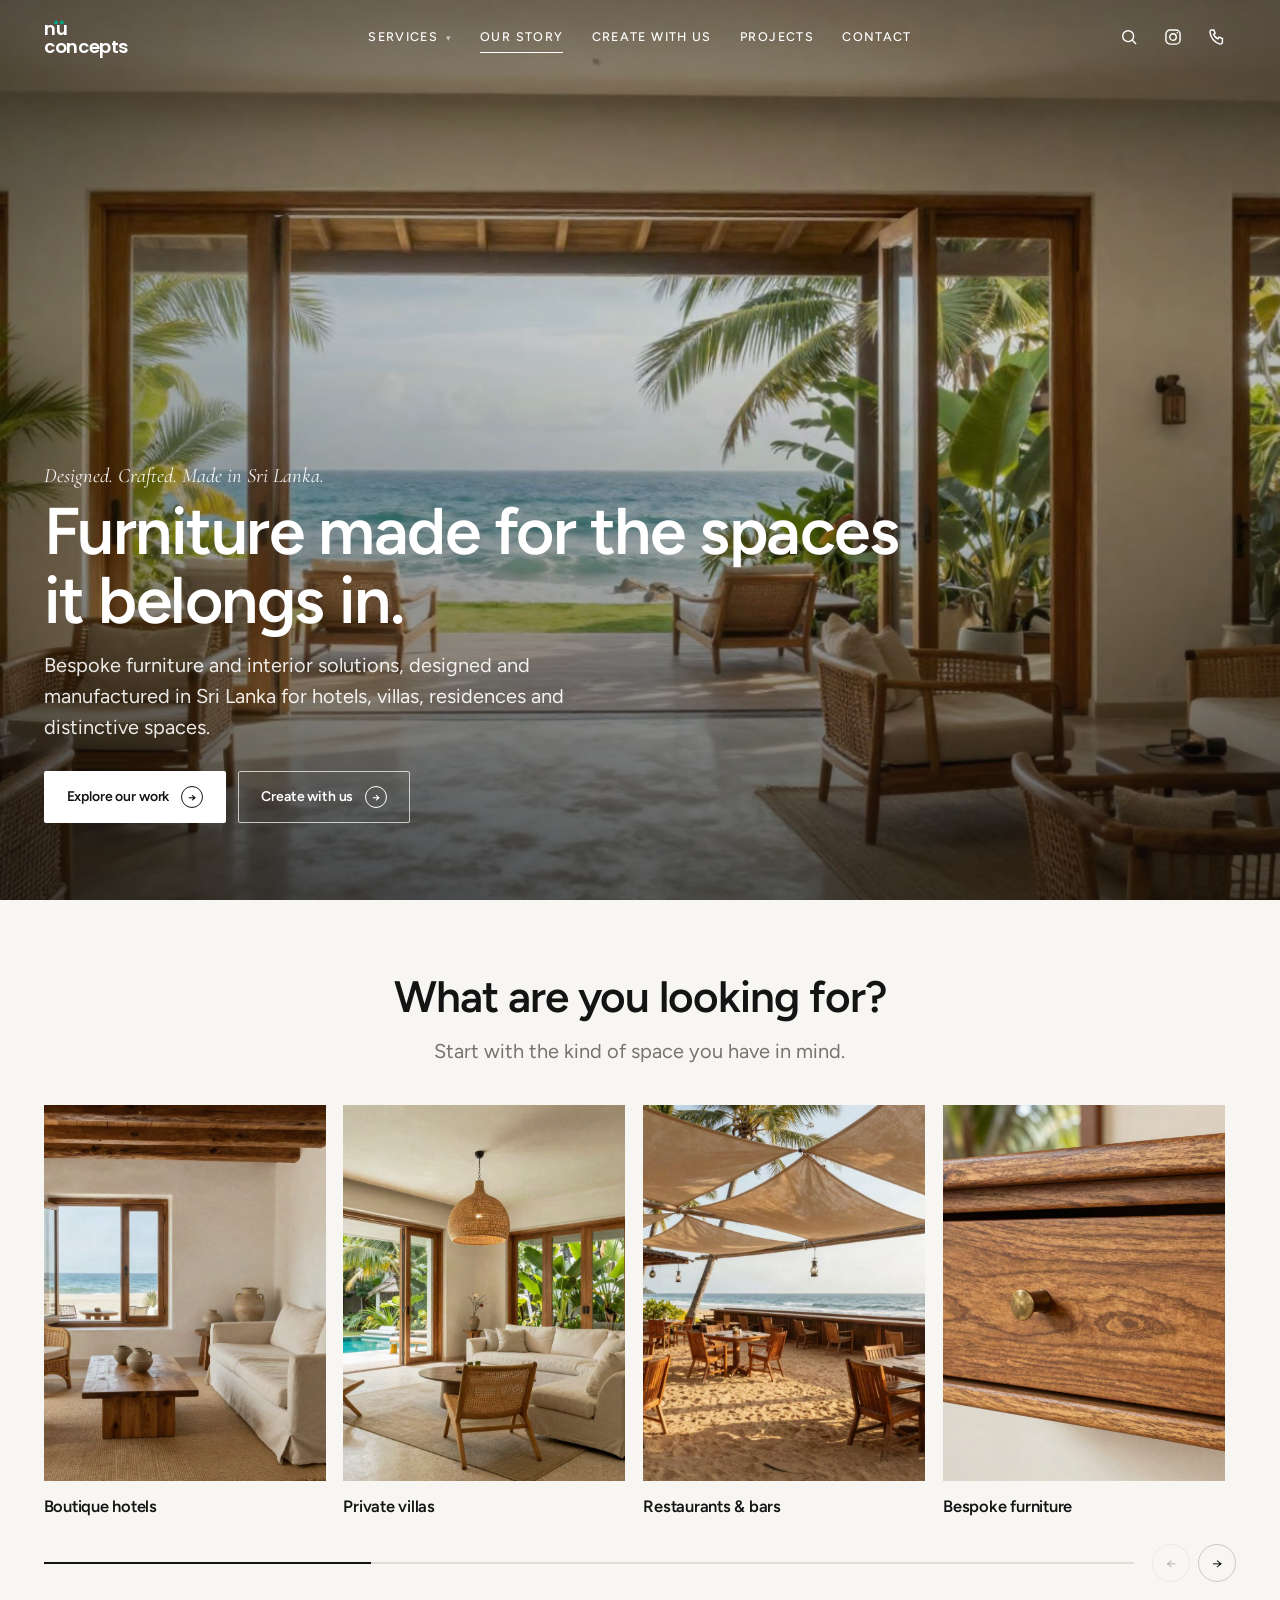
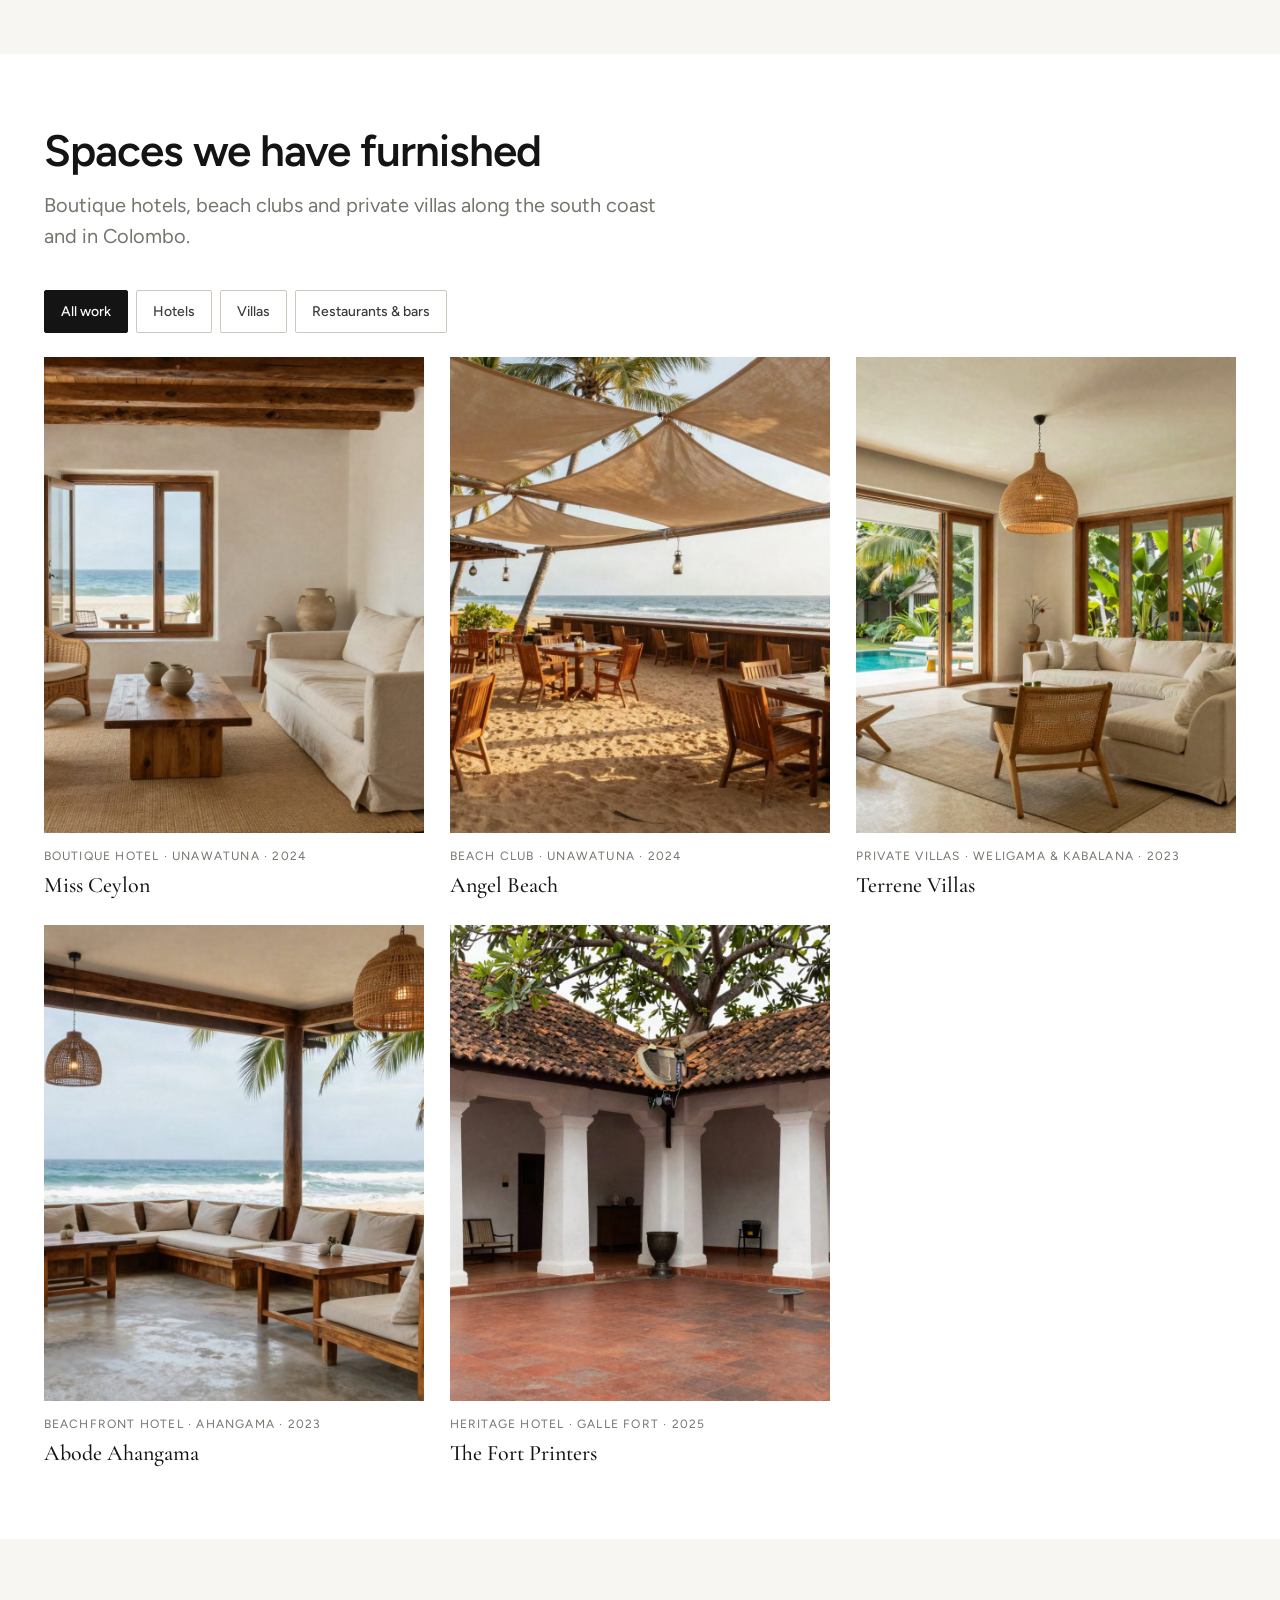
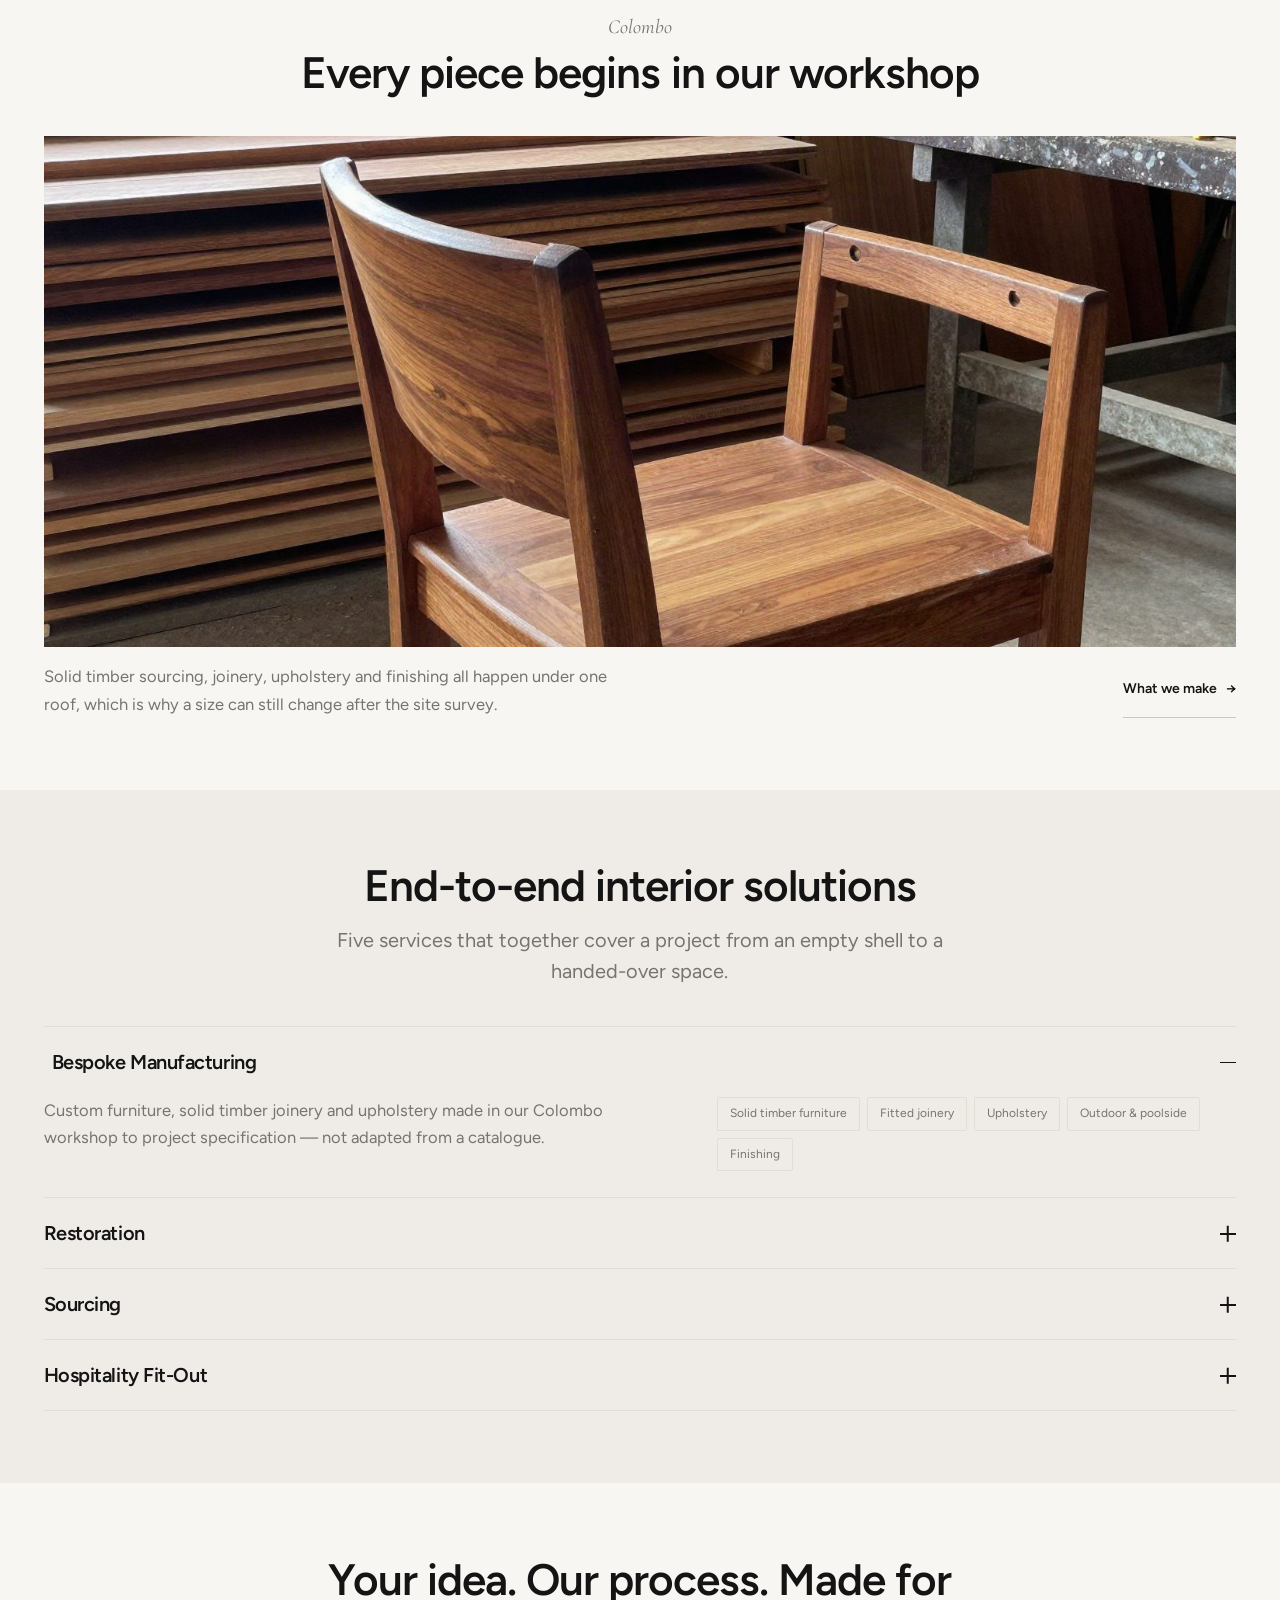
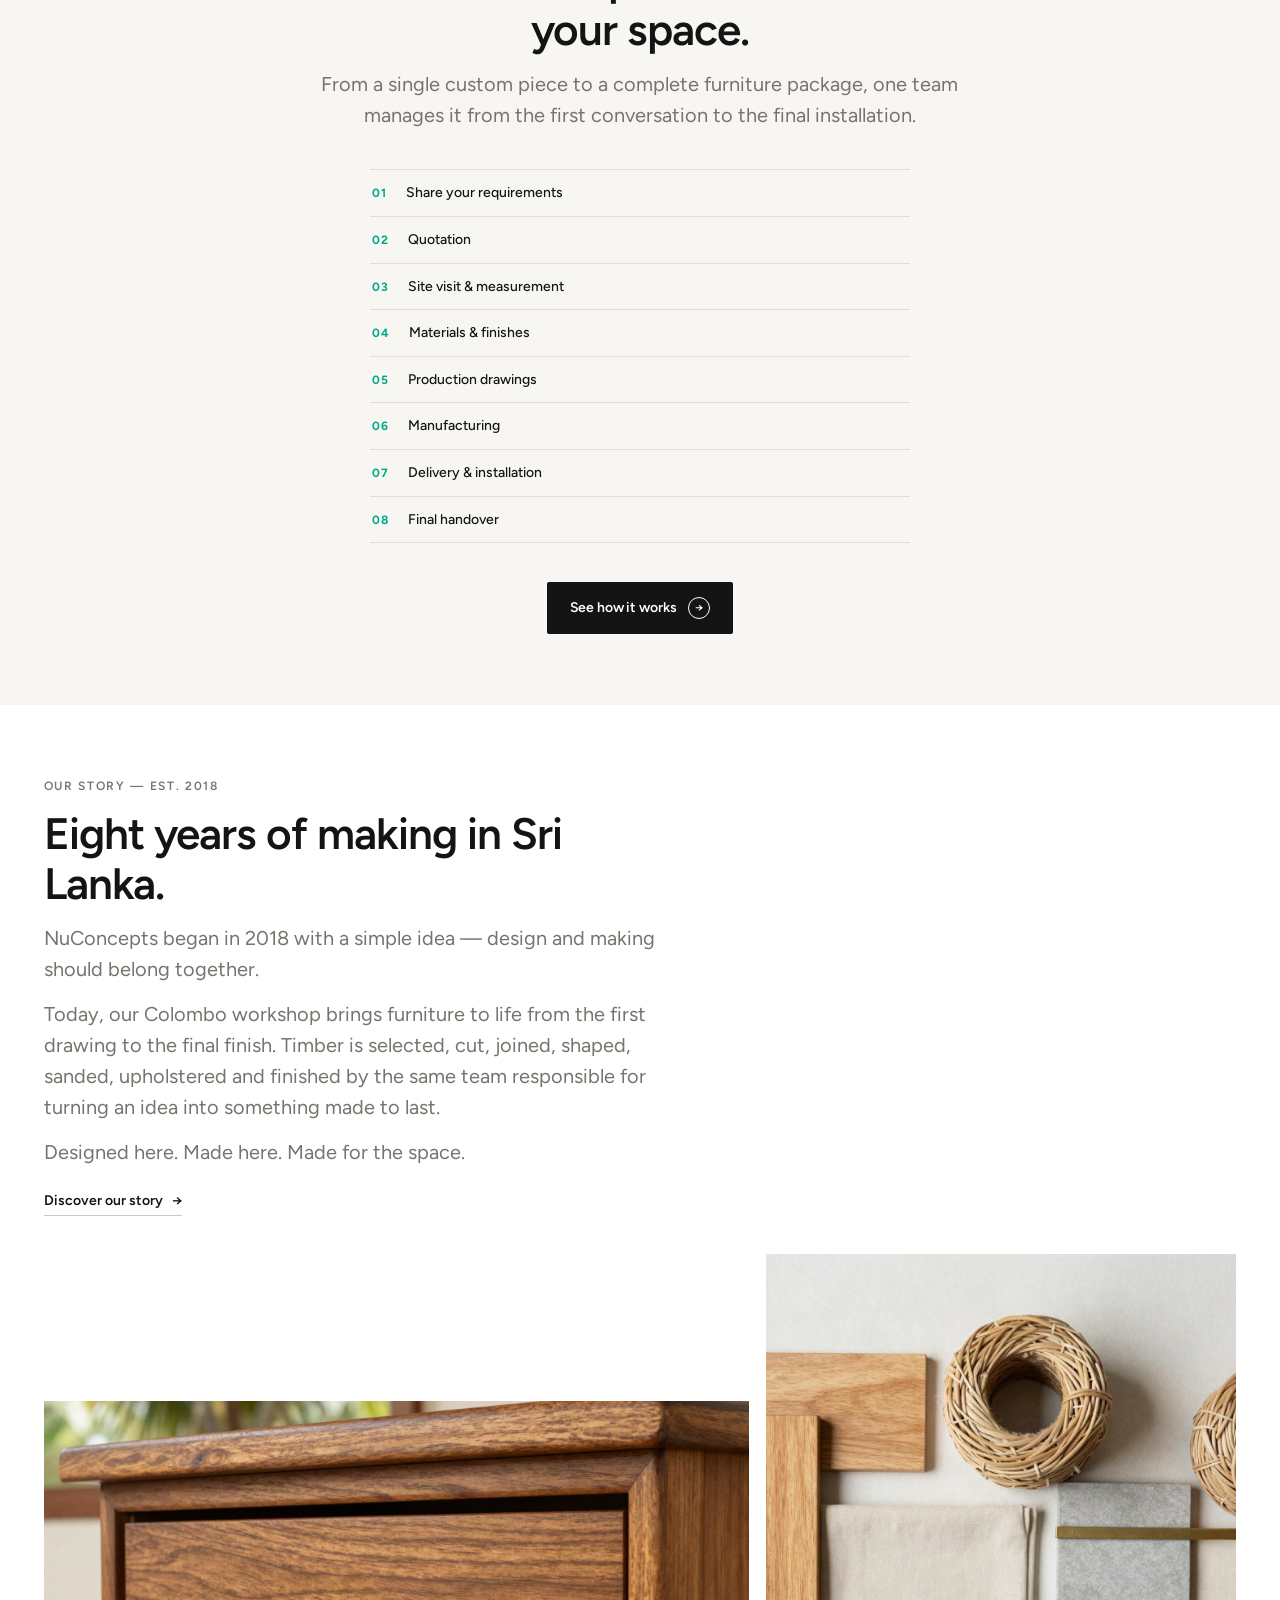
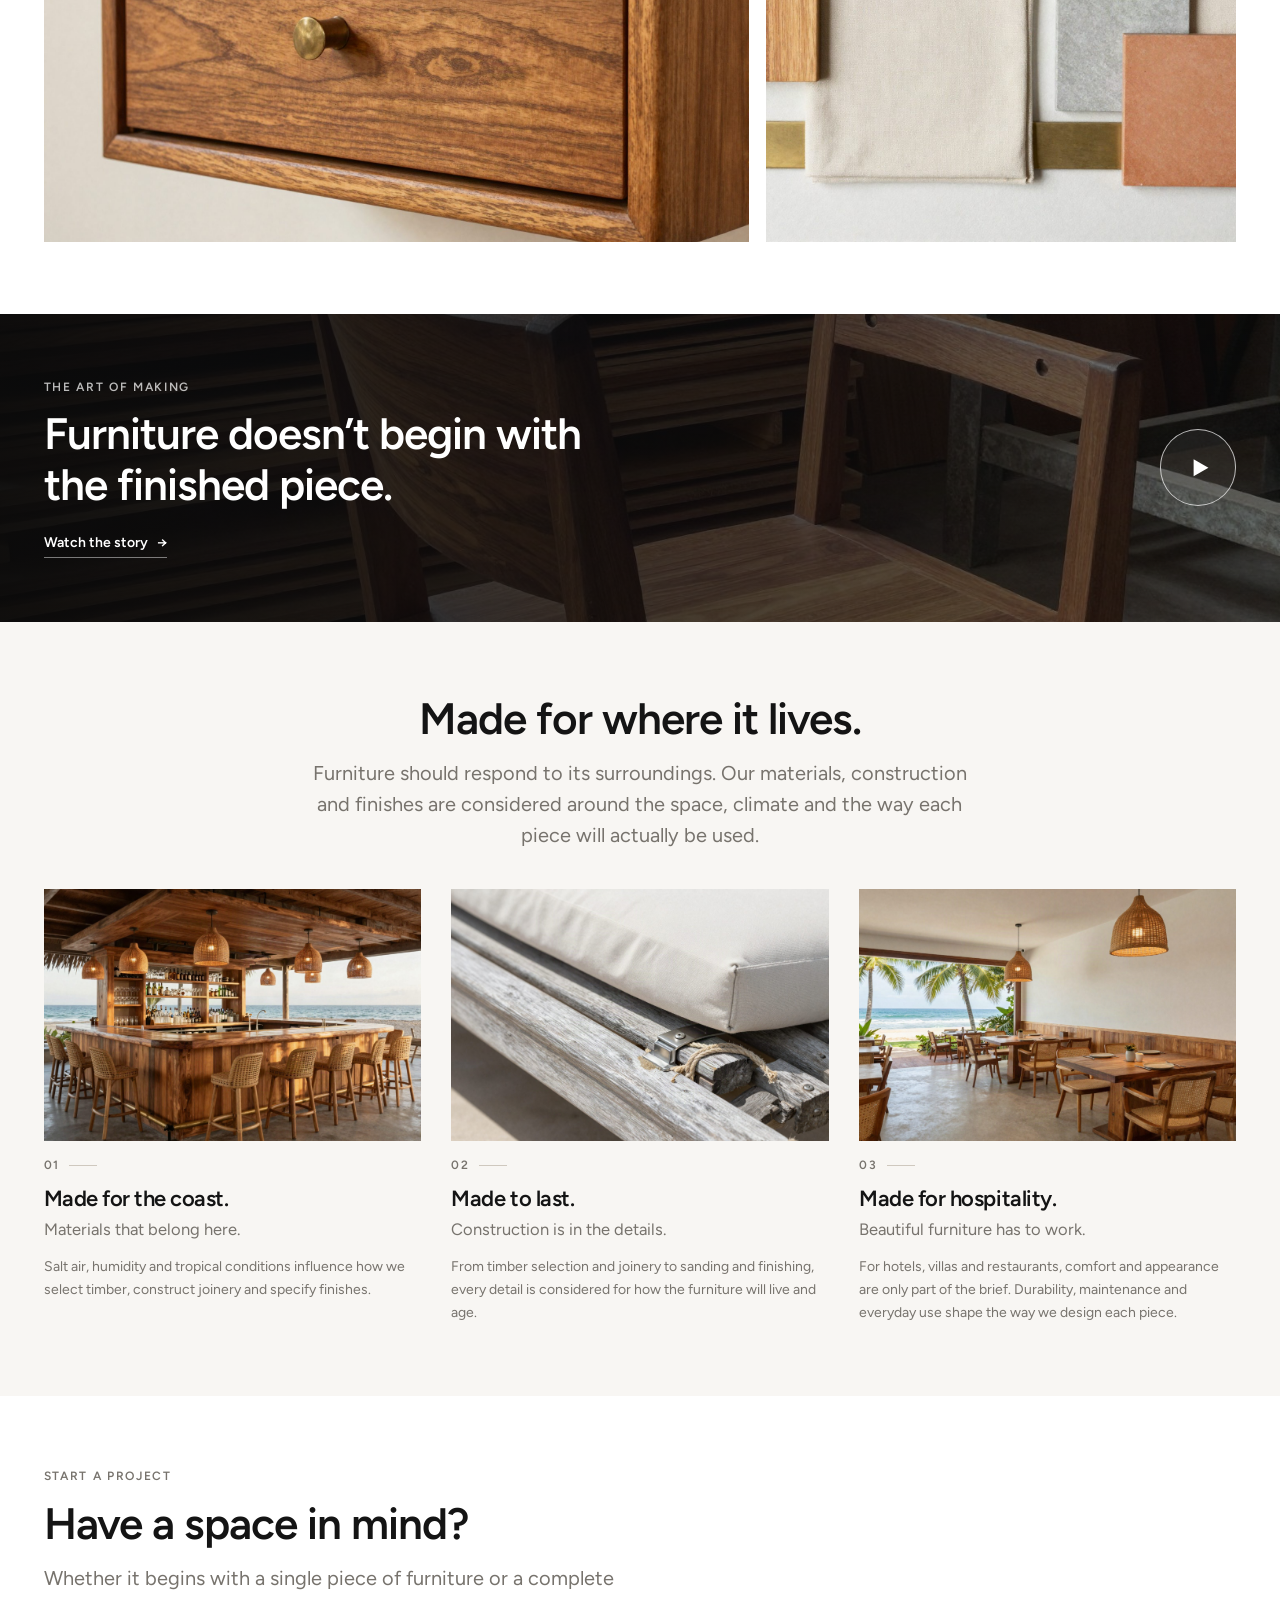
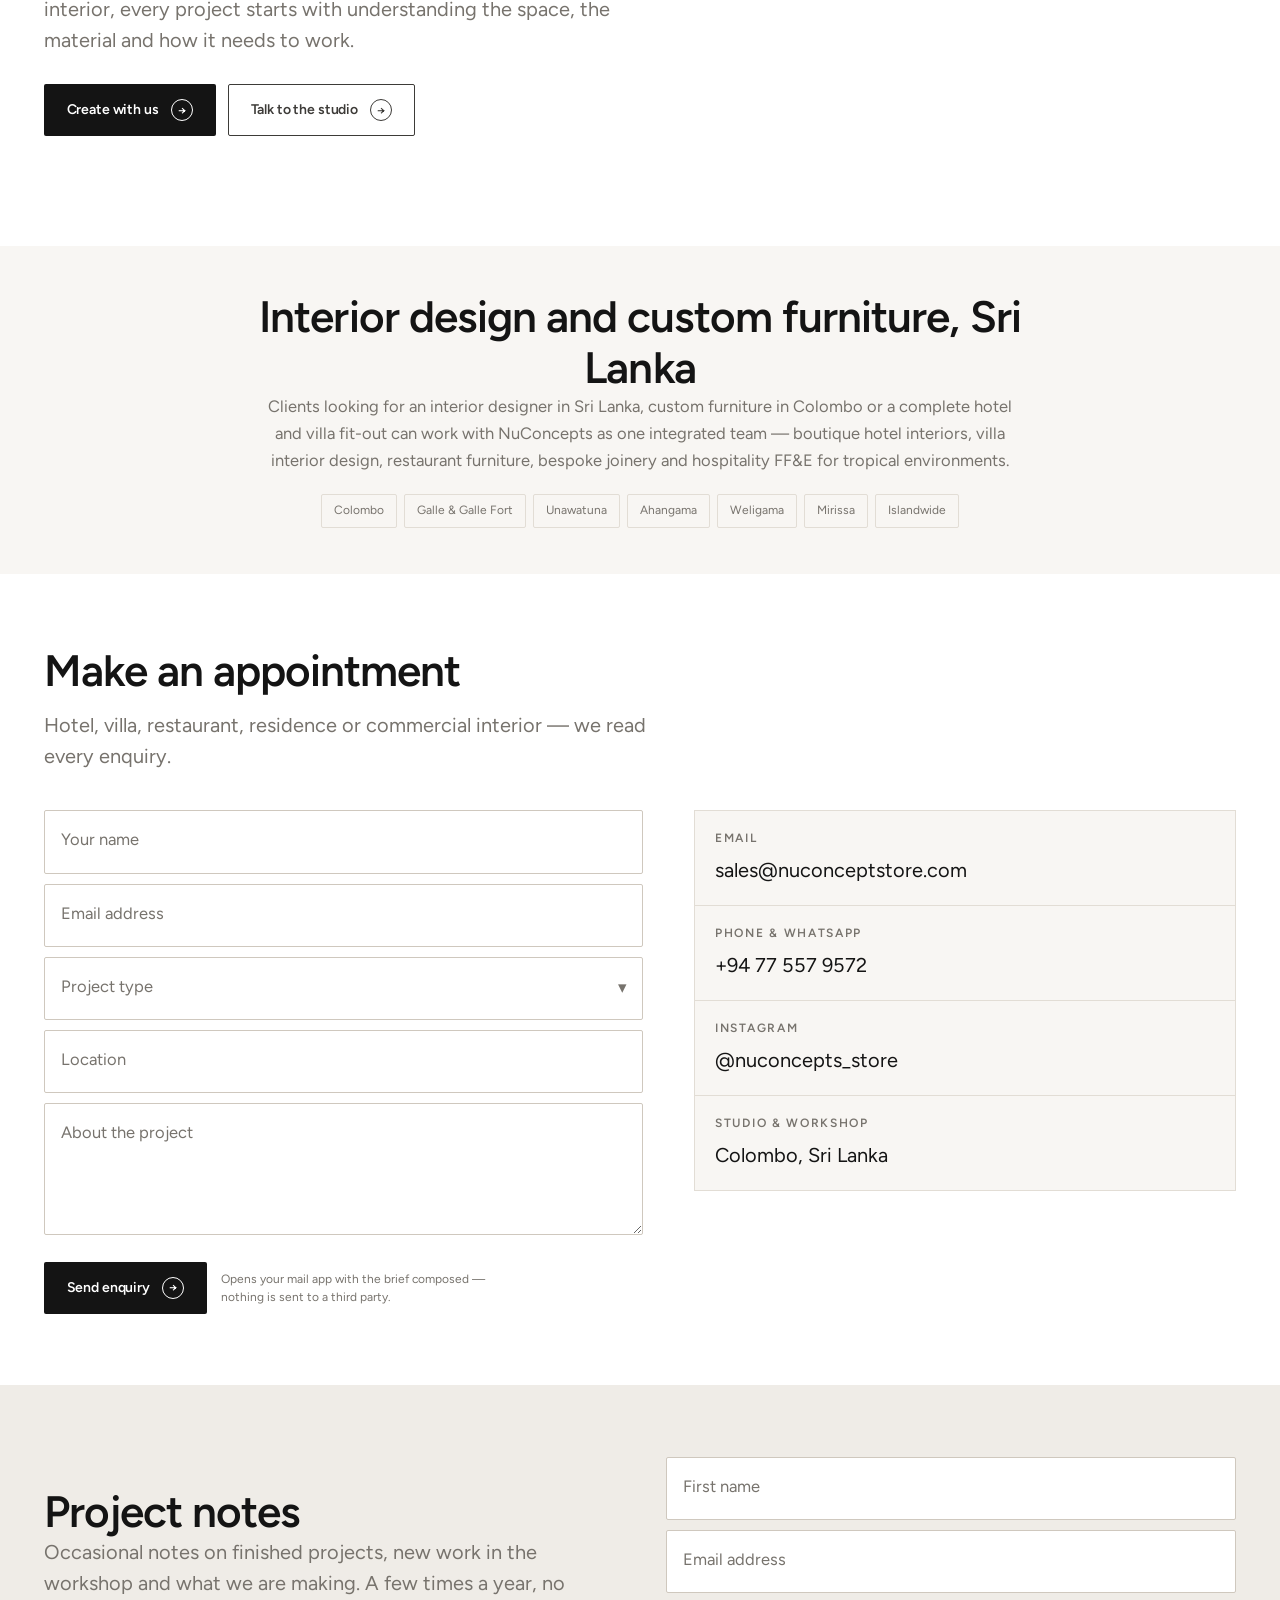
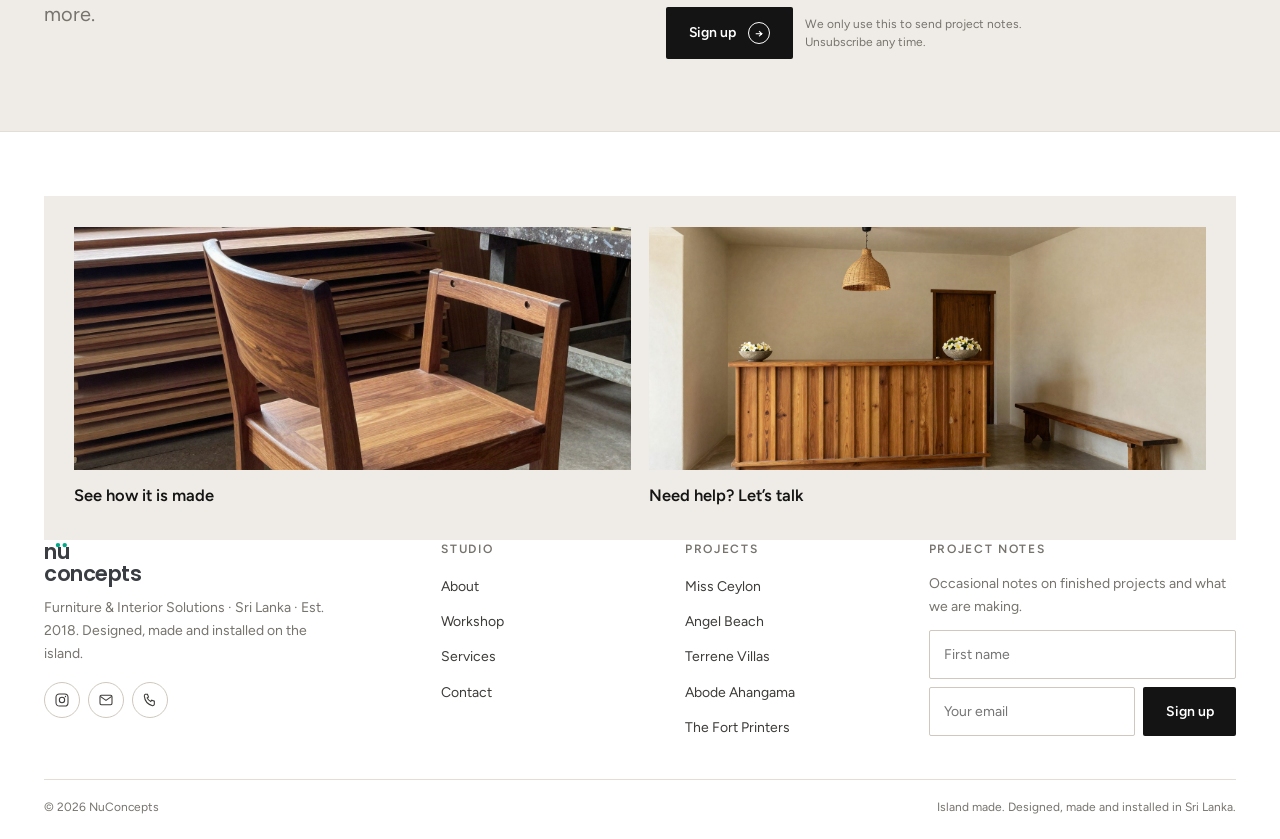
==== index.html @ 591375ff "fix: self-host the film clip instead of embedding YouTube The supplied video cannot be embedded — it" ====
<!doctype html>
<html lang="en">
<head>
<meta charset="utf-8">
<script>document.documentElement.classList.add('js');</script>
<script>
/* Flags broken images. Attached before any <img> is parsed, so no error event
   can be missed. site.js turns the flag into the designed fallback panel.
   A "complete && naturalWidth === 0" sweep cannot be used instead: Chrome
   reports exactly that for lazy images it has merely deferred, which silently
   replaced good photographs with "missing image" panels on a cold load. */
document.addEventListener('error', function (e) {
  var t = e.target;
  if (t && t.tagName === 'IMG') t.setAttribute('data-img-error', '1');
}, true);
</script>
<script>
/* Preview-only noindex. This build is served both from the GitHub Pages
   preview and, later, from nuconceptstore.com. A static robots meta tag would
   follow it to production and deindex the real site, so the tag is added only
   on the *.github.io preview host. Nothing to remember to remove at launch. */
if (location.hostname.endsWith('github.io')) {
  document.head.insertAdjacentHTML('beforeend', '<meta name="robots" content="noindex,nofollow">');
}
</script>
<meta name="viewport" content="width=device-width, initial-scale=1">
<title>NuConcepts | Interior Design &amp; Custom Furniture, Sri Lanka</title>
<meta name="description" content="NuConcepts is a Sri Lankan interior design and bespoke furniture studio. Custom interiors, furniture manufacturing and hospitality fit-outs — designed in Colombo, made in our workshop, installed island-wide.">
<meta name="theme-color" content="#F8F6F3">
<link rel="canonical" href="https://nuconceptstore.com/">
<link rel="icon" href="assets/favicon.svg" type="image/svg+xml">

<meta property="og:type" content="website">
<meta property="og:title" content="NuConcepts | Interior Design &amp; Custom Furniture, Sri Lanka">
<meta property="og:description" content="Bespoke interiors, custom furniture and hospitality fit-outs — designed, made and installed in Sri Lanka.">
<meta property="og:url" content="https://nuconceptstore.com/">
<meta property="og:image" content="https://nuconceptstore.com/assets/images/hero.jpg">
<meta name="twitter:card" content="summary_large_image">

<link rel="preconnect" href="https://fonts.googleapis.com">
<link rel="preconnect" href="https://fonts.gstatic.com" crossorigin>
<link href="https://fonts.googleapis.com/css2?family=Cormorant+Garamond:ital,wght@0,400;0,500;0,600;1,400;1,500&family=Figtree:wght@300;400;500;600;700&family=Poppins:wght@500;600;700&display=swap" rel="stylesheet">
<link rel="stylesheet" href="style.css">

<script type="application/ld+json">
{
  "@context": "https://schema.org",
  "@type": "InteriorDesignBusiness",
  "name": "NuConcepts",
  "description": "Interior design, bespoke furniture manufacturing and hospitality fit-out studio in Sri Lanka.",
  "url": "https://nuconceptstore.com/",
  "email": "sales@nuconceptstore.com",
  "telephone": "+94775579572",
  "foundingDate": "2018",
  "address": { "@type": "PostalAddress", "addressLocality": "Colombo", "addressCountry": "LK" },
  "areaServed": "Sri Lanka",
  "sameAs": ["https://instagram.com/nuconcepts_store"]
}
</script>
</head>

<body class="hero-header">
<a class="skip-link" href="#main">Skip to content</a>
<div class="progress" aria-hidden="true"></div>

<header class="site-header">
  <div class="wrap header-inner">
    <a class="site-logo" href="index.html" aria-label="NuConcepts — home">
      <svg class="logo" viewBox="0 0 232 104" role="img" aria-label="nu concepts">
        <text class="logo-a" x="0" y="46">nu</text>
        <circle class="logo-dot" cx="33" cy="12" r="5.2"/>
        <circle class="logo-dot" cx="49" cy="12" r="5.2"/>
        <text class="logo-b" x="0" y="96">concepts</text>
      </svg>
    </a>

    <nav class="main-nav" aria-label="Primary">
      <div class="has-sub">
        <a href="#services" aria-haspopup="true" aria-expanded="false">Services <i aria-hidden="true">&#9662;</i></a>
        <div class="sub">
          <a href="#services">Bespoke Manufacturing</a>
          <a href="#services">Restoration</a>
          <a href="#services">Sourcing</a>
          <a href="#services">Hospitality Fit-Out</a>
        </div>
      </div>
      <a href="#about">Our Story</a>
      <a href="create.html">Create With Us</a>
      <a href="#work">Projects</a>
      <a href="#contact">Contact</a>
    </nav>

    <div class="header-actions">
      <button class="icon-btn" id="searchOpen" aria-label="Search" aria-expanded="false">
        <svg viewBox="0 0 24 24" fill="none" stroke="currentColor" stroke-width="1.7"><circle cx="11" cy="11" r="6.5"/><path d="M16 16l4.5 4.5"/></svg>
      </button>
      <a class="icon-btn" href="https://instagram.com/nuconcepts_store" target="_blank" rel="noopener" aria-label="Instagram">
        <svg viewBox="0 0 24 24" fill="none" stroke="currentColor" stroke-width="1.7"><rect x="3.5" y="3.5" width="17" height="17" rx="5"/><circle cx="12" cy="12" r="3.9"/><circle cx="17.1" cy="6.9" r="1" fill="currentColor" stroke="none"/></svg>
      </a>
      <a class="icon-btn" href="tel:+94775579572" aria-label="Call the studio">
        <svg viewBox="0 0 24 24" fill="none" stroke="currentColor" stroke-width="1.7"><path d="M5 3.5h3.2l1.6 4-2 1.4a12 12 0 0 0 5.3 5.3l1.4-2 4 1.6V18a2.5 2.5 0 0 1-2.7 2.5A16.5 16.5 0 0 1 3.5 6.2 2.5 2.5 0 0 1 5 3.5z"/></svg>
      </a>
      <button class="menu-toggle" aria-label="Menu" aria-expanded="false" aria-controls="nav-overlay">
        <i></i><i></i><i></i>
      </button>
    </div>
  </div>
</header>

<!-- Search — a real index of the page, so the icon is not decoration. -->
<div class="search-panel" id="searchPanel" aria-hidden="true" role="dialog" aria-label="Search">
  <div class="wrap search-inner">
    <label class="sr-only" for="searchInput">Search this site</label>
    <input id="searchInput" type="search" placeholder="What can we help you find?" autocomplete="off">
    <button class="icon-btn" id="searchClose" aria-label="Close search">
      <svg viewBox="0 0 24 24" fill="none" stroke="currentColor" stroke-width="1.7"><path d="M6 6l12 12M18 6L6 18"/></svg>
    </button>
    <ul class="search-results" id="searchResults"></ul>
  </div>
</div>

<div class="nav-overlay" id="nav-overlay" aria-hidden="true">
  <a class="big" href="#services">Services</a>
  <a class="big" href="#about">Our Story</a>
  <a class="big" href="create.html">Create With Us</a>
  <a class="big" href="#work">Projects</a>
  <a class="big" href="#contact">Contact</a>
  <div class="nav-overlay-foot">
    <a href="mailto:sales@nuconceptstore.com">sales@nuconceptstore.com</a>
    <a href="tel:+94775579572">+94 77 557 9572</a>
    <a href="https://instagram.com/nuconcepts_store" target="_blank" rel="noopener">Instagram</a>
  </div>
</div>

<main id="main">

<!-- HERO ------------------------------------------------------------------>
<section class="hero">
  <div class="hero-bg" data-parallax="0.14">
    <img src="assets/images/hero.jpg" alt="Bespoke tropical interior by NuConcepts, Sri Lanka" fetchpriority="high">
    <video class="hero-video" data-hero-video="assets/video/hero.webm,assets/video/hero.mp4"
           muted loop playsinline preload="none" aria-hidden="true" tabindex="-1"></video>
  </div>
  <!-- Until a real clip exists these give the still moving light and shadow,
       which is the part of the reference hero that reads as "alive". Both are
       hidden the moment a video actually plays. -->
  <span class="hero-light" aria-hidden="true"></span>
  <span class="hero-shade" aria-hidden="true"></span>
  <div class="hero-inner" data-reveal="fade">
    <p class="hero-eyebrow">Designed. Crafted. Made in Sri Lanka.</p>
    <h1>Furniture made for the spaces it belongs in.</h1>
    <p class="hero-lede">Bespoke furniture and interior solutions, designed and
       manufactured in Sri Lanka for hotels, villas, residences and distinctive
       spaces.</p>
    <div class="hero-actions">
      <a class="btn btn--light" href="#work">Explore our work <span class="btn__ico" aria-hidden="true">&rarr;</span></a>
      <a class="btn btn--onphoto" href="create.html">Create with us <span class="btn__ico" aria-hidden="true">&rarr;</span></a>
    </div>
  </div>
</section>

<!-- BROWSE ---------------------------------------------------------------->
<section class="section" id="browse">
  <div class="wrap">
    <div class="head" data-reveal="fade">
      <h2>What are you looking for?</h2>
      <p class="lede">Start with the kind of space you have in mind.</p>
    </div>

    <!-- Swipe on touch, arrows and a progress bar on a mouse. Tiles that name
         a portfolio category drive the filter below rather than adding a
         second control to learn. -->
    <div class="rail" data-rail data-reveal>
      <ul class="rail-track">
        <li><a class="tile zoom" href="#work" data-go-filter="hotel">
          <span class="media"><img loading="lazy" src="assets/images/projects/miss-ceylon-hero.jpg" alt="Boutique hotel interior"></span>
          <span class="tile__label">Boutique hotels <i aria-hidden="true">&rarr;</i></span>
        </a></li>
        <li><a class="tile zoom" href="#work" data-go-filter="villa">
          <span class="media"><img loading="lazy" src="assets/images/projects/terrene-villas-hero.jpg" alt="Private villa interior"></span>
          <span class="tile__label">Private villas <i aria-hidden="true">&rarr;</i></span>
        </a></li>
        <li><a class="tile zoom" href="#work" data-go-filter="fnb">
          <span class="media"><img loading="lazy" src="assets/images/projects/angel-beach-hero.jpg" alt="Restaurant and beach club interior"></span>
          <span class="tile__label">Restaurants &amp; bars <i aria-hidden="true">&rarr;</i></span>
        </a></li>
        <li><a class="tile zoom" href="#services">
          <span class="media"><img loading="lazy" src="assets/images/projects/miss-ceylon-03.jpg" alt="Bespoke timber joinery detail"></span>
          <span class="tile__label">Bespoke furniture <i aria-hidden="true">&rarr;</i></span>
        </a></li>
        <li><a class="tile zoom" href="#workshop">
          <span class="media"><img loading="lazy" src="assets/images/workshop.jpg" alt="The NuConcepts workshop in Colombo"></span>
          <span class="tile__label">The workshop <i aria-hidden="true">&rarr;</i></span>
        </a></li>
        <li><a class="tile zoom" href="#work" data-go-filter="hotel">
          <span class="media"><img loading="lazy" src="assets/images/projects/the-fort-printers-01.jpg" alt="Heritage interior in Galle Fort"></span>
          <span class="tile__label">Heritage fit-out <i aria-hidden="true">&rarr;</i></span>
        </a></li>
      </ul>
      <div class="rail-foot">
        <div class="rail-bar" aria-hidden="true"><i></i></div>
        <div class="rail-btns">
          <button type="button" class="rail-btn" data-rail-prev aria-label="Scroll left">&larr;</button>
          <button type="button" class="rail-btn" data-rail-next aria-label="Scroll right">&rarr;</button>
        </div>
      </div>
    </div>
  </div>
</section>

<!-- WORK ------------------------------------------------------------------>
<section class="section section--white" id="work">
  <div class="wrap">
    <div class="head head--left" data-reveal="fade">
      <h2>Spaces we have furnished</h2>
      <p class="lede">Boutique hotels, beach clubs and private villas along the south coast and in Colombo.</p>
    </div>

    <div class="filters" role="group" aria-label="Filter projects" data-reveal="fade">
      <button class="filter is-on" data-filter="all" aria-pressed="true">All work</button>
      <button class="filter" data-filter="hotel" aria-pressed="false">Hotels</button>
      <button class="filter" data-filter="villa" aria-pressed="false">Villas</button>
      <button class="filter" data-filter="fnb" aria-pressed="false">Restaurants &amp; bars</button>
    </div>

    <div class="work-grid">
      <a class="work-card zoom" href="projects/miss-ceylon.html" data-tags="hotel" data-reveal>
        <span class="media"><img loading="lazy" src="assets/images/projects/miss-ceylon-hero.jpg" alt="Miss Ceylon boutique hotel interior in Unawatuna, Sri Lanka"></span>
        <p class="work-card__meta">Boutique hotel &middot; Unawatuna &middot; 2024</p>
        <h3>Miss Ceylon</h3>
      </a>
      <a class="work-card zoom" href="projects/angel-beach.html" data-tags="fnb" data-reveal style="--d:80ms">
        <span class="media"><img loading="lazy" src="assets/images/projects/angel-beach-hero.jpg" alt="Angel Beach club and restaurant interior in Unawatuna, Sri Lanka"></span>
        <p class="work-card__meta">Beach club &middot; Unawatuna &middot; 2024</p>
        <h3>Angel Beach</h3>
      </a>
      <a class="work-card zoom" href="projects/terrene-villas.html" data-tags="villa" data-reveal style="--d:160ms">
        <span class="media"><img loading="lazy" src="assets/images/projects/terrene-villas-hero.jpg" alt="Terrene Villas interior in Weligama and Kabalana, Sri Lanka"></span>
        <p class="work-card__meta">Private villas &middot; Weligama &amp; Kabalana &middot; 2023</p>
        <h3>Terrene Villas</h3>
      </a>
      <a class="work-card zoom" href="projects/abode-ahangama.html" data-tags="hotel" data-reveal>
        <span class="media"><img loading="lazy" src="assets/images/projects/abode-ahangama-hero.jpg" alt="Abode Ahangama beachfront hotel interior in Ahangama, Sri Lanka"></span>
        <p class="work-card__meta">Beachfront hotel &middot; Ahangama &middot; 2023</p>
        <h3>Abode Ahangama</h3>
      </a>
      <a class="work-card zoom" href="projects/the-fort-printers.html" data-tags="hotel" data-reveal style="--d:80ms">
        <span class="media"><img loading="lazy" src="assets/images/projects/the-fort-printers-hero.jpg" alt="The Fort Printers heritage hotel interior in Galle Fort, Sri Lanka"></span>
        <p class="work-card__meta">Heritage hotel &middot; Galle Fort &middot; 2025</p>
        <h3>The Fort Printers</h3>
      </a>
    </div>
  </div>
</section>

<!-- FEATURE --------------------------------------------------------------->
<section class="section" id="workshop">
  <div class="wrap">
    <div class="head" data-reveal="fade">
      <p class="kicker">Colombo</p>
      <h2>Every piece begins in our workshop</h2>
    </div>
    <div class="feature" data-reveal>
      <div class="media zoom"><img loading="lazy" src="assets/images/workshop.jpg" alt="Solid timber and a half-finished chair in the NuConcepts workshop, Colombo"></div>
      <div class="feature-caption">
        <p>Solid timber sourcing, joinery, upholstery and finishing all happen under
           one roof, which is why a size can still change after the site survey.</p>
        <a class="tlink" href="#services">What we make <i aria-hidden="true">&rarr;</i></a>
      </div>
    </div>
  </div>
</section>

<!-- SERVICES -------------------------------------------------------------->
<section class="section section--stone" id="services">
  <div class="wrap">
    <div class="head" data-reveal="fade">
      <h2>End-to-end interior solutions</h2>
      <p class="lede">Five services that together cover a project from an empty shell to a handed-over space.</p>
    </div>
    <div class="svc" data-reveal="fade">
      <div class="svc-row is-open">
        <button class="svc-head" type="button"><h3>Bespoke Manufacturing</h3><span class="plus" aria-hidden="true"></span></button>
        <div class="svc-body"><div><div class="svc-detail">
          <p>Custom furniture, solid timber joinery and upholstery made in our Colombo
             workshop to project specification — not adapted from a catalogue.</p>
          <div class="svc-tags"><span>Solid timber furniture</span><span>Fitted joinery</span><span>Upholstery</span><span>Outdoor &amp; poolside</span><span>Finishing</span></div>
        </div></div></div>
      </div>
      <div class="svc-row">
        <button class="svc-head" type="button"><h3>Restoration</h3><span class="plus" aria-hidden="true"></span></button>
        <div class="svc-body"><div><div class="svc-detail">
          <p>Bringing existing and inherited pieces back into use — structural repair,
             refinishing and re-upholstery, with new work matched to the old where a
             piece has to be extended or completed.</p>
          <div class="svc-tags"><span>Structural repair</span><span>Refinishing</span><span>Re-upholstery</span><span>Timber matching</span><span>Heritage pieces</span></div>
        </div></div></div>
      </div>
      <div class="svc-row">
        <button class="svc-head" type="button"><h3>Sourcing</h3><span class="plus" aria-hidden="true"></span></button>
        <div class="svc-body"><div><div class="svc-detail">
          <p>Kitchens, stone, flooring, hardware and accessories sourced locally and
             globally, so a scheme can be completed from one place even where the
             island cannot supply the piece.</p>
          <div class="svc-tags"><span>Italian kitchens</span><span>Marble &amp; stone</span><span>Flooring</span><span>Hardware</span><span>Accessories</span></div>
        </div></div></div>
      </div>
      <div class="svc-row">
        <button class="svc-head" type="button"><h3>Hospitality Fit-Out</h3><span class="plus" aria-hidden="true"></span></button>
        <div class="svc-body"><div><div class="svc-detail">
          <p>Hotel, villa, restaurant and beach club interiors — guestrooms, public
             spaces, F&amp;B areas and pool decks, detailed for heavy use in a tropical
             climate.</p>
          <div class="svc-tags"><span>Guestrooms</span><span>Public areas</span><span>F&amp;B</span><span>Pool decks</span><span>FF&amp;E packages</span></div>
        </div></div></div>
      </div>
    </div>
  </div>
</section>

<!-- PROCESS --------------------------------------------------------------->
<section class="section" id="create">
  <div class="wrap">
    <div class="head" data-reveal="fade">
      <h2>Your idea. Our process. Made for your space.</h2>
      <p class="lede">From a single custom piece to a complete furniture package, one
         team manages it from the first conversation to the final installation.</p>
    </div>
    <ol class="miniflow" data-reveal>
      <li><span>01</span>Share your requirements</li>
      <li><span>02</span>Quotation</li>
      <li><span>03</span>Site visit &amp; measurement</li>
      <li><span>04</span>Materials &amp; finishes</li>
      <li><span>05</span>Production drawings</li>
      <li><span>06</span>Manufacturing</li>
      <li><span>07</span>Delivery &amp; installation</li>
      <li><span>08</span>Final handover</li>
    </ol>
    <p class="miniflow-cta" data-reveal><a class="btn btn--solid" href="create.html">See how it works <span class="btn__ico" aria-hidden="true">&rarr;</span></a></p>
  </div>
</section>

<!-- STORY ----------------------------------------------------------------->
<section class="section section--white" id="about">
  <div class="wrap">
    <div class="head head--left" data-reveal="fade">
      <p class="eyebrow">Our story &mdash; Est. 2018</p>
      <h2>Eight years of making in Sri Lanka.</h2>
      <p class="lede">NuConcepts began in 2018 with a simple idea &mdash; design and making
         should belong together.</p>
      <p class="lede">Today, our Colombo workshop brings furniture to life from the first
         drawing to the final finish. Timber is selected, cut, joined, shaped, sanded,
         upholstered and finished by the same team responsible for turning an idea into
         something made to last.</p>
      <p class="lede">Designed here. Made here. Made for the space.</p>
      <p style="margin-top:18px"><a class="tlink" href="#workshop">Discover our story <i aria-hidden="true">&rarr;</i></a></p>
    </div>
    <div class="story-grid">
      <figure class="story-a" data-reveal><div class="media zoom"><img loading="lazy" src="assets/images/projects/miss-ceylon-03.jpg" alt="Hand-cut teak joinery detail"></div></figure>
      <figure class="story-b" data-reveal style="--d:120ms"><div class="media zoom"><img loading="lazy" src="assets/images/projects/miss-ceylon-06.jpg" alt="Timber, rattan, linen and stone material palette"></div></figure>
    </div>
  </div>
</section>

<!-- FILM ------------------------------------------------------------------>
<section class="film" id="film">
  <img class="film-bg" loading="lazy" src="assets/images/workshop.jpg" alt="">
  <div class="wrap film-inner">
    <div class="film-copy" data-reveal="fade">
      <p class="eyebrow">The art of making</p>
      <h2>Furniture doesn&rsquo;t begin with the finished piece.</h2>
      <!-- href is the clip itself, so this still works with no JS; the script
           upgrades it to an in-page player. -->
      <p><a class="tlink" href="assets/video/workshop.mp4" data-film>Watch the story
            <i aria-hidden="true">&rarr;</i></a></p>
    </div>
    <button class="film-play" type="button" data-film aria-label="Play the film">
      <svg viewBox="0 0 24 24" aria-hidden="true"><path d="M8 4.9l12.3 7.1L8 19.1z" fill="currentColor"/></svg>
    </button>
  </div>
</section>

<!-- NOTES ----------------------------------------------------------------->
<section class="section">
  <div class="wrap">
    <div class="head" data-reveal="fade">
      <h2>Made for where it lives.</h2>
      <p class="lede">Furniture should respond to its surroundings. Our materials,
         construction and finishes are considered around the space, climate and the
         way each piece will actually be used.</p>
    </div>
    <div class="notes">
      <article class="note" data-reveal>
        <div class="media zoom"><img loading="lazy" src="assets/images/projects/angel-beach-02.jpg" alt="Bar joinery in a beach club"></div>
        <p class="note-num">01</p>
        <h3>Made for the coast.</h3>
        <p class="note-sub">Materials that belong here.</p>
        <p>Salt air, humidity and tropical conditions influence how we select timber,
           construct joinery and specify finishes.</p>
      </article>
      <article class="note" data-reveal style="--d:100ms">
        <div class="media zoom"><img loading="lazy" src="assets/images/projects/angel-beach-06.jpg" alt="Weathered teak and canvas in coastal daylight"></div>
        <p class="note-num">02</p>
        <h3>Made to last.</h3>
        <p class="note-sub">Construction is in the details.</p>
        <p>From timber selection and joinery to sanding and finishing, every detail is
           considered for how the furniture will live and age.</p>
      </article>
      <article class="note" data-reveal style="--d:200ms">
        <div class="media zoom"><img loading="lazy" src="assets/images/projects/abode-ahangama-03.jpg" alt="Restaurant seating in a beachfront hotel"></div>
        <p class="note-num">03</p>
        <h3>Made for hospitality.</h3>
        <p class="note-sub">Beautiful furniture has to work.</p>
        <p>For hotels, villas and restaurants, comfort and appearance are only part of
           the brief. Durability, maintenance and everyday use shape the way we design
           each piece.</p>
      </article>
    </div>
  </div>
</section>

<!-- START A PROJECT ------------------------------------------------------>
<section class="section section--white" id="start">
  <div class="wrap">
    <div class="head head--left" data-reveal="fade">
      <p class="eyebrow">Start a project</p>
      <h2>Have a space in mind?</h2>
      <p class="lede">Whether it begins with a single piece of furniture or a complete
         interior, every project starts with understanding the space, the material and
         how it needs to work.</p>
      <div class="cta-row">
        <a class="btn btn--solid" href="create.html">Create with us <span class="btn__ico" aria-hidden="true">&rarr;</span></a>
        <a class="btn btn--line" href="#contact">Talk to the studio <span class="btn__ico" aria-hidden="true">&rarr;</span></a>
      </div>
    </div>
  </div>
</section>

<!-- SEO PROSE ------------------------------------------------------------->
<section class="section section--tight">
  <div class="wrap prose" data-reveal="fade">
    <h2>Interior design and custom furniture, Sri Lanka</h2>
    <p>Clients looking for an interior designer in Sri Lanka, custom furniture in Colombo
       or a complete hotel and villa fit-out can work with NuConcepts as one integrated
       team — boutique hotel interiors, villa interior design, restaurant furniture,
       bespoke joinery and hospitality FF&amp;E for tropical environments.</p>
    <div class="tagcloud">
      <span>Colombo</span><span>Galle &amp; Galle Fort</span><span>Unawatuna</span>
      <span>Ahangama</span><span>Weligama</span><span>Mirissa</span><span>Islandwide</span>
    </div>
  </div>
</section>

<!-- CONTACT --------------------------------------------------------------->
<section class="section section--white" id="contact">
  <div class="wrap">
    <div class="head head--left" data-reveal="fade">
      <h2>Make an appointment</h2>
      <p class="lede">Hotel, villa, restaurant, residence or commercial interior — we read every enquiry.</p>
    </div>
    <div class="contact-grid">
      <div data-reveal>
        <form class="form" novalidate data-mailto="sales@nuconceptstore.com">
          <div class="field">
            <input id="f-name" name="name" type="text" placeholder=" " autocomplete="name" required>
            <label for="f-name">Your name</label><span class="err"></span>
          </div>
          <div class="field">
            <input id="f-email" name="email" type="email" placeholder=" " autocomplete="email" required>
            <label for="f-email">Email address</label><span class="err"></span>
          </div>
          <div class="field">
            <select id="f-project" name="project">
              <option value=""></option>
              <option>Boutique hotel</option><option>Private villa</option>
              <option>Restaurant or bar</option><option>Private residence</option>
              <option>Commercial or office</option><option>Furniture only</option>
            </select>
            <label for="f-project">Project type</label>
            <span class="chev" aria-hidden="true">&#9662;</span>
          </div>
          <div class="field">
            <input id="f-location" name="location" type="text" placeholder=" ">
            <label for="f-location">Location</label>
          </div>
          <div class="field">
            <textarea id="f-message" name="message" placeholder=" " required></textarea>
            <label for="f-message">About the project</label><span class="err"></span>
          </div>
          <div class="form-foot">
            <button class="btn btn--solid" type="submit">Send enquiry <span class="btn__ico" aria-hidden="true">&rarr;</span></button>
            <p class="form-note">Opens your mail app with the brief composed — nothing is sent to a third party.</p>
          </div>
          <p class="form-status" role="status"></p>
        </form>
      </div>
      <div data-reveal style="--d:120ms">
        <div class="detail-list">
          <div><h4>Email</h4><a href="mailto:sales@nuconceptstore.com">sales@nuconceptstore.com</a></div>
          <div><h4>Phone &amp; WhatsApp</h4><a href="tel:+94775579572">+94 77 557 9572</a></div>
          <div><h4>Instagram</h4><a href="https://instagram.com/nuconcepts_store" target="_blank" rel="noopener">@nuconcepts_store</a></div>
          <div><h4>Studio &amp; workshop</h4><p>Colombo, Sri Lanka</p></div>
        </div>
      </div>
    </div>
  </div>
</section>

<!-- UPDATES --------------------------------------------------------------->
<section class="section section--stone" id="updates">
  <div class="wrap">
    <div class="signup" data-reveal>
      <div>
        <h2>Project notes</h2>
        <p class="lede">Occasional notes on finished projects, new work in the
           workshop and what we are making. A few times a year, no more.</p>
      </div>
      <!-- Add data-endpoint="https://..." to post to a real mailing-list
           provider; without one this falls back to composing an email. -->
      <form class="signup-form" novalidate data-subscribe="sales@nuconceptstore.com">
        <div class="field">
          <input id="s-name" name="name" type="text" placeholder=" " autocomplete="given-name" required>
          <label for="s-name">First name</label><span class="err"></span>
        </div>
        <div class="field">
          <input id="s-email" name="email" type="email" placeholder=" " autocomplete="email" required>
          <label for="s-email">Email address</label><span class="err"></span>
        </div>
        <div class="signup-foot">
          <button class="btn btn--solid" type="submit">Sign up <span class="btn__ico" aria-hidden="true">&rarr;</span></button>
          <p class="form-note">We only use this to send project notes. Unsubscribe any time.</p>
        </div>
        <p class="form-status" role="status"></p>
      </form>
    </div>
  </div>
</section>

</main>

<footer class="site-footer">
  <div class="wrap">
    <div class="foot-tiles">
      <a class="foot-tile zoom" href="#workshop">
        <span class="media"><img loading="lazy" src="assets/images/workshop.jpg" alt="The NuConcepts workshop in Colombo"></span>
        <span class="foot-tile__label">See how it is made <i aria-hidden="true">&rarr;</i></span>
      </a>
      <a class="foot-tile zoom" href="#contact">
        <span class="media"><img loading="lazy" src="assets/images/projects/miss-ceylon-01.jpg" alt="Reception of a boutique hotel furnished by NuConcepts"></span>
        <span class="foot-tile__label">Need help? Let&rsquo;s talk <i aria-hidden="true">&rarr;</i></span>
      </a>
    </div>

    <div class="foot-grid">
      <div class="foot-about">
        <span class="site-logo site-logo--foot"><svg class="logo" viewBox="0 0 232 104" role="img" aria-label="nu concepts">
        <text class="logo-a" x="0" y="46">nu</text>
        <circle class="logo-dot" cx="33" cy="12" r="5.2"/>
        <circle class="logo-dot" cx="49" cy="12" r="5.2"/>
        <text class="logo-b" x="0" y="96">concepts</text>
      </svg></span>
        <p>Furniture &amp; Interior Solutions &middot; Sri Lanka &middot; Est. 2018. Designed, made and installed on the island.</p>
        <div class="socials">
          <a href="https://instagram.com/nuconcepts_store" target="_blank" rel="noopener" aria-label="Instagram">
            <svg viewBox="0 0 24 24" fill="none" stroke="currentColor" stroke-width="1.6"><rect x="3" y="3" width="18" height="18" rx="5"/><circle cx="12" cy="12" r="4"/><circle cx="17.2" cy="6.8" r="1" fill="currentColor" stroke="none"/></svg>
          </a>
          <a href="mailto:sales@nuconceptstore.com" aria-label="Email">
            <svg viewBox="0 0 24 24" fill="none" stroke="currentColor" stroke-width="1.6"><rect x="3" y="5" width="18" height="14" rx="2"/><path d="M3.5 6.5l8.5 6 8.5-6"/></svg>
          </a>
          <a href="tel:+94775579572" aria-label="Phone">
            <svg viewBox="0 0 24 24" fill="none" stroke="currentColor" stroke-width="1.6"><path d="M5 3.5h3.2l1.6 4-2 1.4a12 12 0 0 0 5.3 5.3l1.4-2 4 1.6V18a2.5 2.5 0 0 1-2.7 2.5A16.5 16.5 0 0 1 3.5 6.2 2.5 2.5 0 0 1 5 3.5z"/></svg>
          </a>
        </div>
      </div>
      <div>
        <h4>Studio</h4>
        <ul>
          <li><a href="#about">About</a></li>
          <li><a href="#workshop">Workshop</a></li>
          <li><a href="#services">Services</a></li>
          <li><a href="#contact">Contact</a></li>
        </ul>
      </div>
      <div>
        <h4>Projects</h4>
        <ul>
          <li><a href="projects/miss-ceylon.html">Miss Ceylon</a></li>
          <li><a href="projects/angel-beach.html">Angel Beach</a></li>
          <li><a href="projects/terrene-villas.html">Terrene Villas</a></li>
          <li><a href="projects/abode-ahangama.html">Abode Ahangama</a></li>
          <li><a href="projects/the-fort-printers.html">The Fort Printers</a></li>
        </ul>
      </div>
      <div class="newsletter">
        <h4>Project notes</h4>
        <p>Occasional notes on finished projects and what we are making.</p>
        <form class="foot-signup" novalidate data-subscribe="sales@nuconceptstore.com">
          <input type="text" name="name" placeholder="First name" aria-label="First name" autocomplete="given-name" required>
          <input type="email" name="email" placeholder="Your email" aria-label="Your email" autocomplete="email" required>
          <button class="btn btn--solid" type="submit">Sign up</button>
          <p class="form-status" role="status"></p>
        </form>
      </div>
    </div>

    <div class="foot-bottom">
      <span>&copy; <span data-year>2026</span> NuConcepts</span>
      <span>Island made. Designed, made and installed in Sri Lanka.</span>
    </div>
  </div>
</footer>

<button class="to-top" aria-label="Back to top"><span aria-hidden="true">&uarr;</span></button>

<script src="site.js" defer></script>
<div class="film-box" aria-hidden="true">
  <button class="film-close" type="button" aria-label="Close the film">&times;</button>
  <div class="film-frame">
    <video class="film-video" controls playsinline preload="none"
           poster="assets/images/workshop.jpg"
           data-film-src="assets/video/workshop.webm,assets/video/workshop.mp4"></video>
  </div>
</div>

</body>
</html>
---- style.css ----
/* ==========================================================================
   NuConcepts — Furniture & Interior Solutions, Sri Lanka
   Stylesheet v3.0 — rebuilt against the client's reference sites
   (boconcept.com, onlyandco.com)

   Type: Figtree carries structure (headings, nav, UI, body) the way BoConcept
   uses its grotesque; Cormorant Garamond is the accent voice — the hero line,
   project names, editorial card copy — the way onlyandco.com uses its serif.

    1. Tokens        6. Rails          11. Notes
    2. Base          7. Work           12. Text blocks
    3. Motion        8. Feature        13. Contact
    4. Header        9. Services       14. Footer
    5. Hero         10. Story          15. Project pages / Responsive
   ========================================================================== */

/* 1. TOKENS =============================================================== */
:root{
  --sand:#F8F6F3;          /* page ground */
  --stone:#EFECE7;         /* panel ground */
  --shell:#E6E2DB;         /* quiet fill */
  --white:#FFFFFF;
  --ink:#141414;
  --body:#3D3B38;
  --muted:#77736D;
  --line:#E2DDD5;
  --line-firm:#CFC8BE;
  --accent:#00A888;

  --max:1400px;
  --pad:clamp(18px,3.4vw,56px);
  --gutter:clamp(14px,1.4vw,22px);

  --sans:"Figtree","Helvetica Neue",Arial,sans-serif;
  --serif:"Cormorant Garamond",Georgia,"Times New Roman",serif;

  --t-xs:12px;
  --t-sm:14px;
  --t-base:clamp(15px,.28vw + 14px,16.5px);
  --t-lg:clamp(17px,.6vw + 15px,20px);
  --h3:clamp(18px,.7vw + 16px,22px);
  --h2:clamp(27px,2.2vw + 18px,44px);
  --h1:clamp(34px,4vw + 16px,66px);

  --ease:cubic-bezier(.22,1,.36,1);
  --dur:.45s;
  --header-h:74px;
}

/* 2. BASE ================================================================= */
*,*::before,*::after{box-sizing:border-box}
html{-webkit-text-size-adjust:100%}
html:focus-within{scroll-behavior:smooth}
body{
  margin:0;background:var(--sand);color:var(--body);
  font-family:var(--sans);font-size:var(--t-base);line-height:1.65;
  font-weight:400;-webkit-font-smoothing:antialiased;overflow-x:hidden;
}
body.is-locked{overflow:hidden}
img,svg,video{display:block;max-width:100%}
a{color:inherit;text-decoration:none}
button,input,textarea,select{font:inherit;color:inherit}
h1,h2,h3,h4{margin:0;color:var(--ink);font-weight:600;letter-spacing:-.022em}
h1{font-size:var(--h1);line-height:1.04}
h2{font-size:var(--h2);line-height:1.14}
h3{font-size:var(--h3);line-height:1.3}
p{margin:0 0 1em}
p:last-child{margin-bottom:0}
::selection{background:var(--ink);color:var(--sand)}
:focus-visible{outline:2px solid var(--ink);outline-offset:3px}

.wrap{width:min(var(--max),calc(100% - var(--pad)*2));margin-inline:auto}
.section{padding:clamp(52px,5.6vw,96px) 0}
.section--tight{padding:clamp(36px,3.6vw,60px) 0}
.section--stone{background:var(--stone)}
.section--white{background:var(--white)}
.sr-only{position:absolute;width:1px;height:1px;margin:-1px;overflow:hidden;clip:rect(0 0 0 0);white-space:nowrap}
.skip-link{position:absolute;left:-9999px;z-index:200;background:var(--ink);color:#fff;padding:12px 18px}
.skip-link:focus{left:12px;top:12px}

/* The serif is an accent voice, never the workhorse. */
.serif{font-family:var(--serif);font-weight:400;letter-spacing:.005em}
.lede{font-size:var(--t-lg);color:var(--muted);line-height:1.55}

/* Section heads — centred by default, like most of boconcept.com ---------- */
.head{max-width:62ch;margin:0 auto clamp(28px,3vw,48px);text-align:center}
.head--left{margin-left:0;margin-right:0;text-align:left;max-width:56ch}
.head .kicker{
  font-family:var(--serif);font-size:var(--t-lg);font-style:italic;
  color:var(--muted);margin-bottom:4px;
}
.eyebrow{
  font-size:var(--t-xs);letter-spacing:.14em;text-transform:uppercase;
  font-weight:600;color:var(--muted);margin:0 0 12px;
}
.head .lede{margin:14px auto 0;max-width:56ch}
.head--left .lede{margin-inline:0}

/* Buttons ---------------------------------------------------------------- */
.btn{
  display:inline-flex;align-items:center;gap:12px;
  padding:14px 22px;border:1px solid transparent;border-radius:2px;cursor:pointer;
  font-size:var(--t-sm);font-weight:600;letter-spacing:-.01em;line-height:1;
  transition:background var(--dur) var(--ease),color var(--dur) var(--ease),
             border-color var(--dur) var(--ease);
}
.btn__ico{
  width:22px;height:22px;border-radius:50%;border:1px solid currentColor;
  display:grid;place-items:center;font-size:11px;flex:none;
  transition:transform var(--dur) var(--ease);
}
.btn:hover .btn__ico{transform:translateX(3px)}
.btn--solid{background:var(--ink);color:var(--white)}
.btn--solid:hover{background:#000}
.btn--light{background:var(--white);color:var(--ink)}
.btn--light:hover{background:var(--sand)}
.btn--line{border-color:currentColor}
.btn--line:hover{background:var(--ink);border-color:var(--ink);color:var(--white)}
.btn--onphoto{border-color:rgba(255,255,255,.7);color:#fff}
.btn--onphoto:hover{background:#fff;border-color:#fff;color:var(--ink)}

.tlink{
  display:inline-flex;align-items:center;gap:9px;
  font-size:var(--t-sm);font-weight:600;color:var(--ink);
  border-bottom:1px solid var(--line-firm);padding-bottom:3px;
  transition:border-color var(--dur) var(--ease);
}
.tlink:hover{border-color:var(--ink)}
.tlink i{font-style:normal;transition:transform var(--dur) var(--ease)}
.tlink:hover i{transform:translateX(3px)}

/* 3. MOTION =============================================================== */
/* Every hidden state is scoped to .js so the page still reads with scripting
   off or broken, rather than rendering blank. */
.js [data-reveal]{
  opacity:0;transform:translateY(20px);
  transition:opacity .8s var(--ease),transform .8s var(--ease);
  transition-delay:var(--d,0ms);
}
.js [data-reveal="fade"]{transform:none}
.js [data-reveal].is-in{opacity:1;transform:none}

.media{position:relative;display:block;overflow:hidden;background:var(--shell)}
.media img{width:100%;height:100%;object-fit:cover}
/* Designed stand-in when a photograph has not been supplied yet. */
.media--empty{background:linear-gradient(150deg,#EAE5DC,#DED8CD 60%,#D3CCC0)}
.media--empty img{display:none}
.media--empty::before{
  content:attr(data-label);position:absolute;left:0;right:0;bottom:0;
  padding:14px 16px;font-size:10px;letter-spacing:.18em;text-transform:uppercase;
  font-weight:600;color:rgba(20,20,20,.38);
}
.zoom img{transition:transform 1.1s var(--ease)}
.zoom:hover img{transform:scale(1.04)}

.progress{
  position:fixed;top:0;left:0;z-index:80;height:2px;width:100%;
  transform:scaleX(0);transform-origin:left;background:var(--ink);
}
.to-top{
  position:fixed;right:20px;bottom:20px;z-index:55;width:42px;height:42px;border-radius:50%;
  background:var(--ink);color:#fff;border:0;cursor:pointer;display:grid;place-items:center;
  opacity:0;transform:translateY(12px);pointer-events:none;
  transition:opacity var(--dur) var(--ease),transform var(--dur) var(--ease);
}
.to-top.is-on{opacity:1;transform:none;pointer-events:auto}

/* 4. HEADER =============================================================== */
/* onlyandco.com's arrangement: a solid light bar with the wordmark left,
   uppercase tabs centred and utility icons right. */
/* Solid is the DEFAULT so a page without a dark hero can never hide the
   wordmark. Pages that open on a hero opt into the transparent overlay with
   .hero-header on <body>; forgetting it costs a plain bar, not an invisible
   logo. Everything in the bar inherits the header's colour so the two states
   stay in step. */
.site-header{
  position:fixed;z-index:70;inset:0 0 auto;
  background:var(--sand);border-bottom:1px solid var(--line);color:var(--ink);
  transition:transform .45s var(--ease),background .35s,color .35s,
             border-color .35s,box-shadow .35s;
}
.site-header.scrolled{box-shadow:0 1px 14px rgba(20,20,20,.06)}
body.hero-header .site-header:not(.scrolled){
  background:transparent;border-bottom-color:transparent;color:#fff;box-shadow:none;
}
.site-header.is-hidden{transform:translateY(-105%)}
.header-inner{
  display:grid;grid-template-columns:1fr auto 1fr;align-items:center;gap:24px;
  min-height:var(--header-h);
}

.site-logo{justify-self:start}

.main-nav{display:flex;align-items:center;gap:clamp(16px,2.2vw,38px);justify-self:center}
.main-nav a{
  position:relative;display:inline-block;padding:6px 0;
  font-size:12.5px;font-weight:500;letter-spacing:.11em;text-transform:uppercase;
  color:inherit;white-space:nowrap;
}
.main-nav a i{font-style:normal;font-size:9px;margin-left:3px;opacity:.6}
.main-nav a::after{
  content:"";position:absolute;left:0;right:0;bottom:0;height:1px;background:currentColor;
  transform:scaleX(0);transform-origin:right;transition:transform .35s var(--ease);
}
.main-nav a:hover::after,.main-nav a.is-active::after{transform:scaleX(1);transform-origin:left}

/* Services dropdown — the PRODUCTS menu in the reference */
.has-sub{position:relative}
.sub{
  position:absolute;top:100%;left:50%;transform:translate(-50%,6px);
  min-width:230px;padding:10px 0;background:var(--white);
  border:1px solid var(--line);box-shadow:0 12px 30px rgba(20,20,20,.08);
  opacity:0;visibility:hidden;transition:opacity .25s var(--ease),transform .25s var(--ease),visibility .25s;
}
.has-sub:hover .sub,.has-sub:focus-within .sub{opacity:1;visibility:visible;transform:translate(-50%,0)}
.sub a{
  display:block;padding:9px 20px;font-size:13px;letter-spacing:0;
  text-transform:none;font-weight:400;color:var(--body);
}
.sub a::after{display:none}
.sub a:hover{background:var(--stone);color:var(--ink)}

.header-actions{display:flex;justify-self:end;align-items:center;gap:6px}
.icon-btn{
  width:38px;height:38px;display:grid;place-items:center;border:0;border-radius:50%;
  background:none;color:inherit;cursor:pointer;
  transition:background var(--dur) var(--ease);
}
.icon-btn:hover{background:var(--stone)}
.site-header:not(.scrolled) .icon-btn:hover{background:rgba(255,255,255,.16)}
.icon-btn svg{width:20px;height:20px}

.menu-toggle{
  display:none;width:24px;height:16px;padding:0;position:relative;
  background:none;border:0;cursor:pointer;color:inherit;margin-left:4px;
}
.menu-toggle i{position:absolute;left:0;height:1.5px;width:100%;background:currentColor;transition:transform .4s var(--ease),opacity .3s}
.menu-toggle i:nth-child(1){top:1px}
.menu-toggle i:nth-child(2){top:7px}
.menu-toggle i:nth-child(3){top:13px}
body.nav-open .menu-toggle i:nth-child(1){transform:translateY(6px) rotate(45deg)}
body.nav-open .menu-toggle i:nth-child(2){opacity:0}
body.nav-open .menu-toggle i:nth-child(3){transform:translateY(-6px) rotate(-45deg)}

/* Search ----------------------------------------------------------------- */
.search-panel{
  position:fixed;z-index:69;left:0;right:0;top:var(--header-h);
  background:var(--white);border-bottom:1px solid var(--line);
  transform:translateY(-12px);opacity:0;visibility:hidden;
  transition:opacity .28s var(--ease),transform .28s var(--ease),visibility .28s;
  box-shadow:0 14px 30px rgba(20,20,20,.07);
}
body.search-open .search-panel{opacity:1;visibility:visible;transform:none}
.search-inner{display:grid;grid-template-columns:1fr auto;align-items:center;gap:12px;padding:18px 0 20px}
.search-inner input{
  border:0;border-bottom:1px solid var(--line-firm);background:none;
  padding:10px 2px;font-size:var(--t-lg);color:var(--ink);
}
.search-inner input:focus{outline:0;border-color:var(--ink)}
.search-results{grid-column:1/-1;list-style:none;margin:6px 0 0;padding:0;display:grid;gap:2px;max-height:46vh;overflow-y:auto}
.search-results li a{display:block;padding:10px 12px;border-radius:2px;color:var(--body)}
.search-results li a:hover,.search-results li a:focus-visible{background:var(--stone);color:var(--ink)}
.search-results .kind{display:block;font-size:11px;letter-spacing:.12em;text-transform:uppercase;color:var(--muted);margin-bottom:2px}
.search-results .empty{padding:10px 12px;color:var(--muted)}

.nav-overlay{
  position:fixed;inset:0;z-index:65;background:var(--ink);color:#fff;visibility:hidden;
  display:flex;flex-direction:column;justify-content:center;padding:96px var(--pad) 40px;
  clip-path:inset(0 0 100% 0);transition:clip-path .6s var(--ease);
}
body.nav-open .nav-overlay{clip-path:inset(0 0 0 0);visibility:visible}
.nav-overlay a.big{
  display:block;padding:7px 0;font-size:clamp(26px,6vw,44px);font-weight:500;
  letter-spacing:.02em;text-transform:uppercase;opacity:0;transform:translateY(18px);
  transition:opacity .45s var(--ease),transform .45s var(--ease);
}
body.nav-open .nav-overlay a.big{opacity:1;transform:none}
body.nav-open .nav-overlay a.big:nth-child(1){transition-delay:.1s}
body.nav-open .nav-overlay a.big:nth-child(2){transition-delay:.16s}
body.nav-open .nav-overlay a.big:nth-child(3){transition-delay:.22s}
body.nav-open .nav-overlay a.big:nth-child(4){transition-delay:.28s}
body.nav-open .nav-overlay a.big:nth-child(5){transition-delay:.34s}
.nav-overlay-foot{
  margin-top:auto;padding-top:28px;border-top:1px solid rgba(255,255,255,.18);
  display:flex;flex-wrap:wrap;gap:8px 26px;font-size:var(--t-sm);opacity:.75;
}

/* 5. HERO ================================================================= */
.hero{position:relative;min-height:100svh;display:flex;align-items:flex-end;overflow:hidden;background:var(--ink);color:#fff}
.hero-bg{position:absolute;inset:-6% 0 0;z-index:0}
.hero-bg img{width:100%;height:110%;object-fit:cover}
.hero-bg.media--empty::before{display:none}
.hero-video{position:absolute;inset:0;width:100%;height:110%;object-fit:cover;opacity:0;transition:opacity 1s var(--ease);pointer-events:none}
.hero-bg.video-on .hero-video{opacity:1}
.hero-bg.video-on img{opacity:0;transition:opacity 1s var(--ease)}
.hero::after{
  content:"";position:absolute;inset:0;z-index:1;
  background:linear-gradient(180deg,rgba(10,10,10,.30) 0%,rgba(10,10,10,.05) 36%,rgba(10,10,10,.62) 100%);
}
.hero-inner{position:relative;z-index:2;width:min(var(--max),calc(100% - var(--pad)*2));margin-inline:auto;padding:0 0 clamp(44px,6vw,88px)}
.hero-eyebrow{font-family:var(--serif);font-size:clamp(18px,1.6vw,24px);font-style:italic;margin-bottom:4px;color:rgba(255,255,255,.92)}
.hero h1{color:#fff;max-width:21ch;margin-bottom:16px}
.hero-lede{
  max-width:46ch;margin:0 0 28px;color:rgba(255,255,255,.9);
  font-size:var(--t-lg);line-height:1.55;
}
.hero-actions{display:flex;flex-wrap:wrap;gap:12px}
.cta-row{display:flex;flex-wrap:wrap;gap:12px;margin-top:28px}

/* 6. RAILS ================================================================ */
.rail{position:relative}
.rail-track{
  display:flex;gap:var(--gutter);list-style:none;margin:0;padding:0 0 4px;
  overflow-x:auto;scroll-snap-type:x mandatory;-webkit-overflow-scrolling:touch;scrollbar-width:none;
}
.rail-track::-webkit-scrollbar{display:none}
.rail-track > li{flex:0 0 clamp(200px,24vw,282px);scroll-snap-align:start}
.tile{display:block}
.tile .media{width:100%;aspect-ratio:3/4}
.tile__label{
  display:flex;align-items:center;justify-content:space-between;gap:10px;
  padding-top:12px;font-size:var(--t-base);font-weight:600;color:var(--ink);letter-spacing:-.015em;
}
.tile__label i{font-style:normal;opacity:0;transform:translateX(-5px);transition:opacity var(--dur) var(--ease),transform var(--dur) var(--ease)}
.tile:hover .tile__label i,.tile:focus-visible .tile__label i{opacity:1;transform:none}

.rail-foot{display:flex;align-items:center;gap:18px;margin-top:20px}
.rail-bar{flex:1;height:2px;background:var(--line);position:relative;overflow:hidden}
.rail-bar i{position:absolute;top:0;bottom:0;left:0;background:var(--ink);width:30%;transition:transform .2s linear}
.rail-btns{display:flex;gap:8px}
.rail-btn{
  width:38px;height:38px;border-radius:50%;border:1px solid var(--line-firm);
  background:transparent;color:var(--ink);cursor:pointer;display:grid;place-items:center;font-size:14px;
  transition:background var(--dur) var(--ease),border-color var(--dur),opacity var(--dur);
}
.rail-btn:hover{background:var(--ink);border-color:var(--ink);color:#fff}
.rail-btn[disabled]{opacity:.28;pointer-events:none}

/* 7. WORK ================================================================= */
.filters{display:flex;flex-wrap:wrap;gap:8px;margin-bottom:24px}
.filter{
  border:1px solid var(--line-firm);background:transparent;border-radius:2px;
  padding:9px 16px;font-size:var(--t-sm);font-weight:500;cursor:pointer;color:var(--body);
  transition:background var(--dur) var(--ease),color var(--dur),border-color var(--dur);
}
.filter:hover{border-color:var(--ink);color:var(--ink)}
.filter.is-on{background:var(--ink);border-color:var(--ink);color:#fff}

.work-grid{display:grid;grid-template-columns:repeat(3,1fr);gap:clamp(18px,2vw,32px)}
.work-card{display:block;transition:opacity var(--dur) var(--ease),filter var(--dur) var(--ease)}
.work-card.is-filtered{opacity:.16;filter:grayscale(1);pointer-events:none}
.work-card .media{width:100%;aspect-ratio:4/5}
.work-card__meta{
  font-size:var(--t-xs);letter-spacing:.1em;text-transform:uppercase;
  color:var(--muted);margin:14px 0 4px;
}
.work-card h3{font-family:var(--serif);font-size:clamp(22px,1.6vw,28px);font-weight:500;letter-spacing:0}

/* 8. FEATURE ============================================================== */
.feature .media{width:100%;aspect-ratio:21/9}
.feature-caption{display:flex;flex-wrap:wrap;justify-content:space-between;gap:16px;padding-top:16px}
.feature-caption p{max-width:52ch;color:var(--muted);margin:0}

/* 9. SERVICES ============================================================= */
.svc{border-top:1px solid var(--line)}
.svc-row{border-bottom:1px solid var(--line)}
.svc-head{
  display:grid;grid-template-columns:1fr auto;gap:20px;align-items:center;width:100%;
  padding:22px 0;background:none;border:0;text-align:left;cursor:pointer;color:var(--ink);
  transition:padding-left var(--dur) var(--ease);
}
.svc-row:hover .svc-head,.svc-row.is-open .svc-head{padding-left:8px}
.svc-head h3{font-size:clamp(20px,1.5vw,26px);font-weight:600}
.svc-head .plus{position:relative;width:16px;height:16px;flex:none}
.svc-head .plus::before,.svc-head .plus::after{
  content:"";position:absolute;left:0;right:0;top:50%;height:1.5px;background:currentColor;
  transition:transform .35s var(--ease);
}
.svc-head .plus::after{transform:rotate(90deg)}
.svc-row.is-open .plus::after{transform:rotate(0)}
.svc-body{display:grid;grid-template-rows:0fr;transition:grid-template-rows .45s var(--ease)}
.svc-row.is-open .svc-body{grid-template-rows:1fr}
.svc-body > div{overflow:hidden}
.svc-detail{display:grid;grid-template-columns:1.1fr .9fr;gap:clamp(18px,3vw,48px);padding-bottom:26px}
.svc-detail p{color:var(--muted);margin:0;max-width:54ch}
.svc-tags{display:flex;flex-wrap:wrap;gap:7px;align-content:flex-start}
.svc-tags span{border:1px solid var(--line);border-radius:2px;padding:6px 12px;font-size:var(--t-xs);color:var(--muted)}

/* Process */
.steps{display:grid;grid-template-columns:repeat(4,1fr);gap:clamp(18px,2vw,30px)}
.step{padding-top:18px;border-top:1px solid var(--line-firm)}
.step b{display:block;font-size:var(--t-xs);letter-spacing:.14em;color:var(--muted);font-weight:600}
.step h3{margin:8px 0 6px}
.step p{color:var(--muted);font-size:var(--t-sm);line-height:1.65}

/* 10. STORY =============================================================== */
.story-grid{display:grid;grid-template-columns:1.5fr 1fr;gap:var(--gutter);align-items:end;margin-top:clamp(24px,3vw,40px)}
.story-grid figure{margin:0}
.story-a .media{width:100%;aspect-ratio:16/10}
.story-b .media{width:100%;aspect-ratio:4/5}

/* 11. NOTES =============================================================== */
.notes{display:grid;grid-template-columns:repeat(3,1fr);gap:clamp(20px,2.4vw,36px)}
.note .media{width:100%;aspect-ratio:3/2;margin-bottom:15px}
/* .note p is 0-1-1, so these carry two classes or the body rule wins. */
.note .note-num{
  display:flex;align-items:center;gap:10px;margin:0 0 10px;
  font-family:var(--sans);font-size:var(--t-xs);letter-spacing:.12em;
  font-weight:600;color:var(--muted);
}
.note .note-num::after{content:"";height:1px;width:28px;background:var(--line-firm)}
.note h3{margin-bottom:3px}
.note .note-sub{
  font-family:var(--sans);font-size:var(--t-base);color:var(--muted);
  margin:0 0 13px;line-height:1.5;
}
.note p{font-family:var(--sans);font-size:var(--t-sm);line-height:1.65;color:var(--muted);margin:0}

/* Film band ------------------------------------------------------------- */
/* A facade: the still and the play button are all that load until someone
   actually asks for the video. */
.film{position:relative;overflow:hidden;background:var(--ink);color:#fff}
.film-bg{position:absolute;inset:0;width:100%;height:100%;object-fit:cover;z-index:0;opacity:.6}
.film::after{
  content:"";position:absolute;inset:0;z-index:1;
  background:linear-gradient(90deg,rgba(10,10,10,.92),rgba(10,10,10,.55) 58%,rgba(10,10,10,.25));
}
.film-inner{
  position:relative;z-index:2;display:flex;align-items:center;justify-content:space-between;
  gap:28px;padding:clamp(38px,5vw,74px) 0;
}
.film-copy{max-width:min(52%,560px)}
.film .eyebrow{color:rgba(255,255,255,.72)}
.film h2{color:#fff;max-width:22ch;margin-bottom:18px}
.film .tlink{color:#fff;border-bottom-color:rgba(255,255,255,.45)}
.film .tlink:hover{border-bottom-color:#fff}
.film-play{
  flex:none;width:clamp(60px,6vw,84px);aspect-ratio:1;border-radius:50%;
  border:1px solid rgba(255,255,255,.7);background:rgba(255,255,255,.06);
  color:#fff;cursor:pointer;display:grid;place-items:center;
  transition:background var(--dur) var(--ease),transform var(--dur) var(--ease);
}
.film-play:hover{background:rgba(255,255,255,.2);transform:scale(1.06)}
.film-play svg{width:46%;height:46%}

.film-box{
  position:fixed;inset:0;z-index:90;display:grid;place-items:center;
  background:rgba(8,8,8,.93);padding:var(--pad);
  opacity:0;visibility:hidden;transition:opacity .3s var(--ease),visibility .3s;
}
.film-box.is-on{opacity:1;visibility:visible}
.film-frame{width:min(1100px,100%);aspect-ratio:16/9;background:#000}
.film-frame video{width:100%;height:100%;display:block;object-fit:contain;background:#000}
.film-close{
  position:absolute;top:16px;right:18px;width:42px;height:42px;border:0;border-radius:50%;
  background:rgba(255,255,255,.14);color:#fff;font-size:26px;line-height:1;cursor:pointer;
  transition:background var(--dur) var(--ease);
}
.film-close:hover{background:rgba(255,255,255,.28)}
@media (max-width:760px){
  .film-inner{flex-direction:column;align-items:flex-start;gap:24px}
}

/* 12. TEXT BLOCKS ========================================================= */
.prose{max-width:70ch;margin-inline:auto;text-align:center}
.prose p{color:var(--muted)}
.tagcloud{display:flex;flex-wrap:wrap;gap:7px;justify-content:center;margin-top:20px}
.tagcloud span{border:1px solid var(--line);border-radius:2px;padding:6px 12px;font-size:var(--t-xs);color:var(--muted)}

.faq{border-top:1px solid var(--line);max-width:80ch;margin-inline:auto}
.faq-item{border-bottom:1px solid var(--line)}
.faq-q{
  width:100%;display:flex;justify-content:space-between;align-items:center;gap:20px;
  padding:20px 0;background:none;border:0;cursor:pointer;text-align:left;
  font-size:var(--h3);font-weight:600;color:var(--ink);
}
.faq-q .plus{position:relative;width:15px;height:15px;flex:none}
.faq-q .plus::before,.faq-q .plus::after{content:"";position:absolute;left:0;right:0;top:50%;height:1.5px;background:currentColor;transition:transform .35s var(--ease)}
.faq-q .plus::after{transform:rotate(90deg)}
.faq-item.is-open .plus::after{transform:rotate(0)}
.faq-a{display:grid;grid-template-rows:0fr;transition:grid-template-rows .45s var(--ease)}
.faq-item.is-open .faq-a{grid-template-rows:1fr}
.faq-a > div{overflow:hidden}
.faq-a p{color:var(--muted);padding-bottom:22px;margin:0}

/* 13. CONTACT ============================================================= */
.contact-grid{display:grid;grid-template-columns:1.05fr .95fr;gap:clamp(28px,4vw,72px);align-items:start}
.form{display:grid;gap:10px}
.field{position:relative}
.field input,.field textarea,.field select{
  width:100%;background:var(--white);border:1px solid var(--line-firm);border-radius:2px;
  padding:24px 16px 10px;transition:border-color .25s,box-shadow .25s;
}
.field textarea{min-height:132px;resize:vertical}
.field label{
  position:absolute;left:17px;top:16px;font-size:var(--t-base);color:var(--muted);
  pointer-events:none;transform-origin:left top;transition:transform .24s var(--ease),color .24s;
}
.field input:focus,.field textarea:focus,.field select:focus{outline:0;border-color:var(--ink);box-shadow:0 0 0 1px var(--ink)}
.field input:focus + label,.field textarea:focus + label,
.field input:not(:placeholder-shown) + label,.field textarea:not(:placeholder-shown) + label,
.field select:focus + label,.field select.has-value + label{transform:translateY(-12px) scale(.75);color:var(--ink)}
.field select{appearance:none;cursor:pointer}
.field .chev{position:absolute;right:16px;top:50%;transform:translateY(-50%);pointer-events:none;color:var(--muted)}
.field.has-error input,.field.has-error textarea{border-color:#B4432E;box-shadow:0 0 0 1px #B4432E}
.field .err{display:none;color:#B4432E;font-size:var(--t-xs);padding:5px 2px 0}
.field.has-error .err{display:block}
.form-foot{display:flex;flex-wrap:wrap;gap:14px;align-items:center;margin-top:8px}
.form-note{font-size:var(--t-xs);color:var(--muted);max-width:34ch;line-height:1.5}
.form-status{display:none;font-size:var(--t-sm);padding:13px 15px;background:var(--stone);border-left:2px solid var(--ink);margin-top:6px}
.form-status.is-on{display:block}

.detail-list{display:grid;gap:1px;background:var(--line);border:1px solid var(--line)}
.detail-list div{background:var(--sand);padding:18px 20px}
.detail-list h4{font-size:var(--t-xs);letter-spacing:.14em;text-transform:uppercase;color:var(--muted);font-weight:600;margin:0 0 5px}
.detail-list a,.detail-list p{font-size:var(--t-lg);color:var(--ink);margin:0}
.detail-list a:hover{text-decoration:underline}

/* 14. FOOTER ============================================================== */
.foot-tiles{display:grid;grid-template-columns:repeat(2,1fr);gap:var(--gutter);background:var(--stone);padding:clamp(20px,2.4vw,32px)}
.foot-tile .media{width:100%;aspect-ratio:16/7}
.foot-tile__label{display:flex;align-items:center;justify-content:space-between;gap:10px;padding-top:12px;font-weight:600;color:var(--ink)}
.foot-tile__label i{font-style:normal;opacity:0;transform:translateX(-5px);transition:opacity var(--dur) var(--ease),transform var(--dur) var(--ease)}
.foot-tile:hover .foot-tile__label i{opacity:1;transform:none}

.site-footer{background:var(--white);padding:clamp(44px,5vw,76px) 0 22px;border-top:1px solid var(--line)}
.foot-grid{display:grid;grid-template-columns:1.4fr .8fr .8fr 1.2fr;gap:clamp(24px,3vw,52px)}
.foot-grid h4{font-size:var(--t-xs);letter-spacing:.14em;text-transform:uppercase;color:var(--muted);font-weight:600;margin:0 0 12px}
.foot-grid ul{list-style:none;margin:0;padding:0;display:grid;gap:8px}
.foot-grid li a{font-size:var(--t-sm);color:var(--body)}
.foot-grid li a:hover{color:var(--ink);text-decoration:underline}
.foot-about p{font-size:var(--t-sm);color:var(--muted);max-width:32ch;margin-top:12px}
.newsletter p{font-size:var(--t-sm);color:var(--muted);margin-bottom:12px}
.newsletter form{display:flex;gap:8px;flex-wrap:wrap}
.newsletter input{flex:1 1 150px;background:var(--white);border:1px solid var(--line-firm);border-radius:2px;padding:12px 14px;font-size:var(--t-sm)}
.newsletter input:focus{outline:0;border-color:var(--ink)}
.socials{display:flex;gap:8px;margin-top:16px}
.socials a{
  width:36px;height:36px;border-radius:50%;border:1px solid var(--line-firm);
  display:grid;place-items:center;color:var(--body);
  transition:background var(--dur) var(--ease),color var(--dur),border-color var(--dur);
}
.socials a:hover{background:var(--ink);border-color:var(--ink);color:#fff}
.socials svg{width:16px;height:16px}
.foot-bottom{
  display:flex;flex-wrap:wrap;justify-content:space-between;gap:10px 28px;
  border-top:1px solid var(--line);margin-top:clamp(28px,3vw,48px);padding-top:18px;
  font-size:var(--t-xs);color:var(--muted);
}

/* 15. PROJECT PAGES ======================================================= */
.p-hero{position:relative;min-height:74svh;display:flex;align-items:flex-end;overflow:hidden;background:var(--ink);color:#fff}
.p-hero .hero-bg{position:absolute;inset:-6% 0 0;z-index:0}
.p-hero::after{content:"";position:absolute;inset:0;z-index:1;background:linear-gradient(180deg,rgba(10,10,10,.3),rgba(10,10,10,.1) 40%,rgba(10,10,10,.7))}
.p-hero .wrap{position:relative;z-index:2;padding-bottom:clamp(34px,4vw,64px)}
.p-hero h1{color:#fff;font-family:var(--serif);font-weight:500;letter-spacing:0}
.p-meta{display:flex;flex-wrap:wrap;gap:10px 36px;margin-top:18px;font-size:var(--t-xs);letter-spacing:.1em;text-transform:uppercase}
.p-meta div{display:grid;gap:3px}
.p-meta span{opacity:.68}
.p-meta b{font-weight:600;font-size:var(--t-sm);letter-spacing:.04em}
.brand{text-transform:none;letter-spacing:0}
.crumbs{font-size:var(--t-xs);letter-spacing:.1em;text-transform:uppercase;color:var(--muted);margin-bottom:22px}
.crumbs a:hover{color:var(--ink)}
.p-intro{display:grid;grid-template-columns:1fr 1.5fr;gap:clamp(24px,4vw,64px)}
.p-intro .body{font-size:var(--t-lg);color:var(--muted);line-height:1.6}
.specs{display:grid;grid-template-columns:repeat(2,1fr);gap:1px;background:var(--line);border:1px solid var(--line);margin-top:26px}
.specs div{background:var(--sand);padding:16px 18px}
.specs h4{font-size:var(--t-xs);letter-spacing:.14em;text-transform:uppercase;color:var(--muted);font-weight:600;margin:0 0 4px}
.specs p{margin:0;font-size:var(--t-sm);color:var(--ink)}

.gallery{display:grid;grid-template-columns:repeat(6,1fr);gap:var(--gutter)}
.gallery figure{margin:0;grid-column:span 3}
.gallery figure:nth-child(3n+1){grid-column:span 6}
.gallery .media{aspect-ratio:4/3;cursor:pointer}
.gallery figure:nth-child(3n+1) .media{aspect-ratio:16/9}
.gallery figcaption{font-size:var(--t-xs);letter-spacing:.1em;text-transform:uppercase;color:var(--muted);padding-top:9px}

.next-project{display:block;position:relative;overflow:hidden;background:var(--ink);color:#fff}
.next-project .media{position:absolute;inset:0;opacity:.52;transition:opacity .5s}
.next-project:hover .media{opacity:.66}
.next-project .inner{position:relative;z-index:2;padding:clamp(48px,6vw,92px) 0;text-align:center}
.next-project h2{color:#fff;font-family:var(--serif);font-weight:500;letter-spacing:0;margin:8px 0 16px}

.lightbox{
  position:fixed;inset:0;z-index:9995;background:rgba(14,14,14,.96);
  display:grid;grid-template-rows:1fr auto;padding:52px 16px 20px;
  opacity:0;visibility:hidden;transition:opacity .35s var(--ease),visibility .35s;
}
.lightbox.is-on{opacity:1;visibility:visible}
.lightbox-stage{display:grid;place-items:center;overflow:hidden}
.lightbox-stage img{max-width:min(1200px,94vw);max-height:76vh;width:auto;object-fit:contain}
.lightbox-stage .media--empty{width:min(960px,92vw);aspect-ratio:16/9}
.lightbox-bar{display:flex;justify-content:space-between;align-items:center;gap:18px;color:#fff;padding-top:14px}
.lightbox-bar .caption{font-size:var(--t-xs);letter-spacing:.1em;text-transform:uppercase;opacity:.7}
.lb-btn{width:40px;height:40px;border-radius:50%;border:1px solid rgba(255,255,255,.3);background:none;color:#fff;cursor:pointer;display:grid;place-items:center;transition:background .3s}
.lb-btn:hover{background:rgba(255,255,255,.16)}
.lightbox-close{position:absolute;top:12px;right:14px}
.lightbox-nav{display:flex;gap:8px}

/* RESPONSIVE ============================================================== */
@media (max-width:1024px){
  .work-grid{grid-template-columns:repeat(2,1fr)}
  .steps{grid-template-columns:repeat(2,1fr);row-gap:28px}
  .notes{grid-template-columns:1fr;gap:30px}
  .foot-grid{grid-template-columns:1fr 1fr}
}
@media (max-width:900px){
  .main-nav{display:none}
  .menu-toggle{display:block}
  .hero{min-height:88svh}
  .contact-grid,.p-intro,.svc-detail,.story-grid,.feature-caption{grid-template-columns:1fr}
  .story-b{display:none}
  .story-a .media{aspect-ratio:4/3}
  .feature .media{aspect-ratio:16/9}
  .gallery figure,.gallery figure:nth-child(n){grid-column:span 6}
  .gallery .media,.gallery figure:nth-child(3n+1) .media{aspect-ratio:4/3}
  .specs{grid-template-columns:1fr}
}
@media (max-width:620px){
  .work-grid{grid-template-columns:1fr}
  .work-card .media{aspect-ratio:4/3}
  .steps{grid-template-columns:1fr}
  .foot-grid{grid-template-columns:1fr}
  .foot-tiles{grid-template-columns:1fr}
  .foot-tile .media{aspect-ratio:16/9}
}

@media (prefers-reduced-motion:reduce){
  html:focus-within{scroll-behavior:auto}
  *,*::before,*::after{animation-duration:.01ms !important;animation-iteration-count:1 !important;transition-duration:.01ms !important}
  .js [data-reveal]{opacity:1 !important;transform:none !important}
}
@media print{
  .site-header,.to-top,.progress,.nav-overlay{display:none !important}
  body{background:#fff}
  .js [data-reveal]{opacity:1 !important;transform:none !important}
}

/* ==========================================================================
   16. SIGN-UP
   Name + email, the pair onlyandco.com asks for. Works today by composing an
   email; set data-endpoint on the form to post to a real list provider.
   ========================================================================== */
.signup{display:grid;grid-template-columns:1fr 1fr;gap:clamp(24px,4vw,64px);align-items:center}
.signup-form{display:grid;gap:10px}
.signup-foot{display:flex;flex-wrap:wrap;gap:12px;align-items:center;margin-top:4px}
.signup-foot .form-note{margin:0}

/* Footer box: name and email side by side, button below. */
.foot-signup{display:grid;grid-template-columns:1fr 1fr;gap:8px}
.foot-signup .btn{grid-column:1/-1;justify-content:center}
.foot-signup .form-status{grid-column:1/-1;margin-top:0}
.foot-signup input[aria-invalid="true"]{border-color:#B4432E}

@media (max-width:900px){
  .signup{grid-template-columns:1fr}
}
@media (max-width:620px){
  .foot-signup{grid-template-columns:1fr}
}

/* ==========================================================================
   17. HERO LIGHTING
   The reference hero is a video of light moving over a product. Until a real
   clip is supplied, the still is given the same behaviour: the frame drifts
   very slowly while a warm highlight travels across it and the shadow side
   shifts against it. Both layers switch off the instant a video plays.
   ========================================================================== */
.hero-light,.hero-shade{position:absolute;inset:-35%;z-index:1;pointer-events:none;will-change:transform,opacity}
.hero-light{
  background:radial-gradient(58% 44% at 22% 28%,rgba(255,244,222,.42),transparent 68%);
  mix-blend-mode:soft-light;
  animation:heroSweep 17s ease-in-out infinite alternate;
}
.hero-shade{
  background:radial-gradient(95% 75% at 72% 82%,transparent 38%,rgba(8,9,12,.42));
  animation:heroShade 23s ease-in-out infinite alternate;
}
.hero-bg img{animation:heroDrift 30s ease-in-out infinite alternate}
.hero.video-on .hero-light,
.hero.video-on .hero-shade{opacity:0;transition:opacity 1s var(--ease)}
.hero.video-on .hero-bg img{animation:none}

@keyframes heroDrift{
  from{transform:scale(1.02) translate3d(0,0,0)}
  to{transform:scale(1.09) translate3d(-1.6%,-1.1%,0)}
}
@keyframes heroSweep{
  0%{transform:translate3d(-13%,-7%,0);opacity:.5}
  50%{opacity:1}
  100%{transform:translate3d(19%,9%,0);opacity:.45}
}
@keyframes heroShade{
  from{transform:translate3d(7%,3%,0)}
  to{transform:translate3d(-9%,-4%,0)}
}

/* Header responsive — the icons stay, only the tabs collapse. */
@media (max-width:1100px){
  .main-nav{gap:16px}
  .main-nav a{font-size:11.5px;letter-spacing:.08em}
}
@media (max-width:900px){
  .header-inner{grid-template-columns:auto 1fr;gap:12px}
  .main-nav{display:none}
  .menu-toggle{display:block}
  .header-actions{display:flex;justify-self:end}
}
@media (max-width:420px){
  .header-actions .icon-btn:nth-child(3){display:none}   /* phone lives in the menu */
}

/* ==========================================================================
   18. WORDMARK
   The real mark is a two-line lowercase geometric lockup, charcoal with green
   umlaut dots. Drawn as live text so it stays crisp at any size and recolours
   with the header; swap in the supplied file by replacing the <svg> with an
   <img src="assets/images/logo.svg">.
   ========================================================================== */
.site-logo .logo{height:38px;width:auto;display:block;overflow:visible}
.site-logo .logo text{
  font-family:"Poppins",var(--sans);font-weight:600;font-size:50px;
  letter-spacing:-.02em;fill:currentColor;
}
.site-logo--foot .logo text{fill:#3A3D42}
.site-logo .logo-dot{fill:var(--accent)}
.site-logo--foot .logo{height:44px}
@media (max-width:900px){ .site-logo .logo{height:32px} }

/* ==========================================================================
   19. CREATE WITH US
   ========================================================================== */
.c-intro{padding:calc(var(--header-h) + clamp(40px,6vw,92px)) 0 clamp(30px,4vw,56px);background:var(--sand)}
.c-intro .kicker{font-family:var(--serif);font-size:var(--t-lg);font-style:italic;color:var(--muted);margin-bottom:6px}
.c-intro h1{max-width:18ch;margin-bottom:20px}
.c-intro .lede{max-width:62ch}

/* Journey — a snake on desktop, a spine on mobile ------------------------- */
.journey{position:relative}
.journey-row{list-style:none;margin:0;padding:0;display:grid;grid-template-columns:repeat(4,1fr);gap:var(--gutter)}
.journey-row + .journey-row{margin-top:var(--gutter)}
/* second row runs back the other way, so the eye follows the path */
.journey-row--back{direction:rtl}
.journey-row--back > li{direction:ltr}
.journey a{
  display:block;height:100%;padding:18px 18px 20px;background:var(--white);
  border:1px solid var(--line);border-radius:2px;
  transition:border-color var(--dur) var(--ease),transform var(--dur) var(--ease);
}
.journey a:hover{border-color:var(--ink);transform:translateY(-2px)}
.journey a b{display:block;font-size:var(--t-xs);letter-spacing:.14em;color:var(--accent);font-weight:700;margin-bottom:6px}
.journey a span{display:block;font-size:var(--t-sm);font-weight:600;color:var(--ink);line-height:1.35}
/* the turn between the two rows */
.journey-turn{display:flex;justify-content:flex-end;padding:10px 0 0}
.journey-turn i{display:block;width:34px;height:34px;border-right:1px solid var(--line-firm);border-bottom:1px solid var(--line-firm);border-bottom-right-radius:2px}

/* Stages ----------------------------------------------------------------- */
.stages{display:grid;gap:clamp(34px,4.5vw,72px)}
.stage{display:grid;grid-template-columns:minmax(210px,.8fr) minmax(0,2fr);gap:clamp(18px,3vw,56px);
  padding-top:clamp(24px,3vw,40px);border-top:1px solid var(--line)}
.stage-num b{display:block;font-family:var(--serif);font-size:clamp(46px,5vw,76px);font-weight:500;line-height:1;color:var(--accent)}
.stage-num span{display:block;margin-top:8px;font-size:var(--t-xs);letter-spacing:.14em;text-transform:uppercase;color:var(--muted);font-weight:600}
.stage-body h3{font-size:clamp(20px,1.7vw,28px);margin-bottom:12px}
.stage-body p{color:var(--muted);max-width:62ch}
.stage-body .btn{margin-top:6px}
.stage-body .stage-close{font-family:var(--serif);font-size:var(--t-lg);color:var(--ink);margin-top:14px}

.chiplist{list-style:none;display:flex;flex-wrap:wrap;gap:7px;margin:0 0 14px;padding:0}
.chiplist li{border:1px solid var(--line-firm);border-radius:2px;padding:6px 12px;font-size:var(--t-xs);color:var(--body)}

/* The approval gate — deliberately the loudest thing on the page, because it
   is the reassurance the client asked to foreground. */
.approval{margin-top:18px;padding:18px 20px;background:var(--ink);color:#fff;border-left:4px solid var(--accent)}
.stage-body .approval-tag{font-size:var(--t-xs);letter-spacing:.18em;text-transform:uppercase;font-weight:700;color:var(--accent);margin-bottom:6px}
.stage-body .approval-line{color:#fff;margin:0;font-size:var(--t-lg);line-height:1.45;max-width:none}

.stage-gallery{display:grid;grid-template-columns:repeat(4,1fr);gap:10px;margin-top:18px}
.stage-gallery .media{width:100%;aspect-ratio:1/1}

/* Start form ------------------------------------------------------------- */
.start-form{max-width:860px;margin-inline:auto;display:grid;gap:10px}
.start-form .pair{display:grid;grid-template-columns:1fr 1fr;gap:10px}
.field-help{font-size:var(--t-xs);color:var(--muted);margin:-2px 0 6px}
.dropzone{border:1px dashed var(--line-firm);border-radius:2px;padding:18px;background:var(--white)}
.dropzone-label{display:block;cursor:pointer}
.dropzone-label b{display:block;font-size:var(--t-base);color:var(--ink)}
.dropzone-label span{display:block;font-size:var(--t-xs);color:var(--muted);margin-top:3px}
.dropzone input[type=file]{margin-top:12px;font-size:var(--t-sm);color:var(--body)}
.dropzone-note{font-size:var(--t-xs);color:var(--muted);margin:10px 0 0;line-height:1.5}
.start-foot{display:flex;flex-wrap:wrap;gap:10px;margin-top:6px}

@media (max-width:900px){
  /* one vertical spine, numbers down the left */
  .journey-row{grid-template-columns:1fr;gap:0}
  .journey-row--back{direction:ltr}
  .journey-row + .journey-row{margin-top:0}
  .journey-turn{display:none}
  .journey li{position:relative;padding-left:26px}
  .journey li::before{content:"";position:absolute;left:9px;top:0;bottom:0;width:1px;background:var(--line-firm)}
  .journey li:first-child::before{top:22px}
  .journey ol:last-child li:last-child::before{bottom:calc(100% - 22px)}
  .journey li::after{content:"";position:absolute;left:5px;top:19px;width:9px;height:9px;border-radius:50%;background:var(--accent)}
  .journey a{border:0;border-radius:0;background:none;padding:10px 0 14px}
  .journey a:hover{transform:none}
  .stage{grid-template-columns:1fr;gap:14px}
  .stage-num{display:flex;align-items:baseline;gap:12px}
  .stage-num b{font-size:40px}
  .stage-num span{margin-top:0}
  .stage-gallery{grid-template-columns:repeat(2,1fr)}
  .start-form .pair{grid-template-columns:1fr}
}

/* Homepage teaser for the Create With Us journey. Compact on purpose — the
   full path lives on that page, this is only a signpost. */
.miniflow{
  list-style:none;margin:0 auto clamp(26px,3vw,40px);padding:0;
  max-width:540px;text-align:left;
}
.miniflow li{
  display:flex;align-items:baseline;gap:18px;
  padding:13px 2px;border-top:1px solid var(--line);
  font-size:var(--t-sm);font-weight:500;color:var(--ink);line-height:1.4;
}
.miniflow li:last-child{border-bottom:1px solid var(--line)}
.miniflow li span{
  flex:none;min-width:2ch;font-size:var(--t-xs);letter-spacing:.12em;
  font-weight:700;color:var(--accent);
}
.miniflow-cta{text-align:center;margin:0}
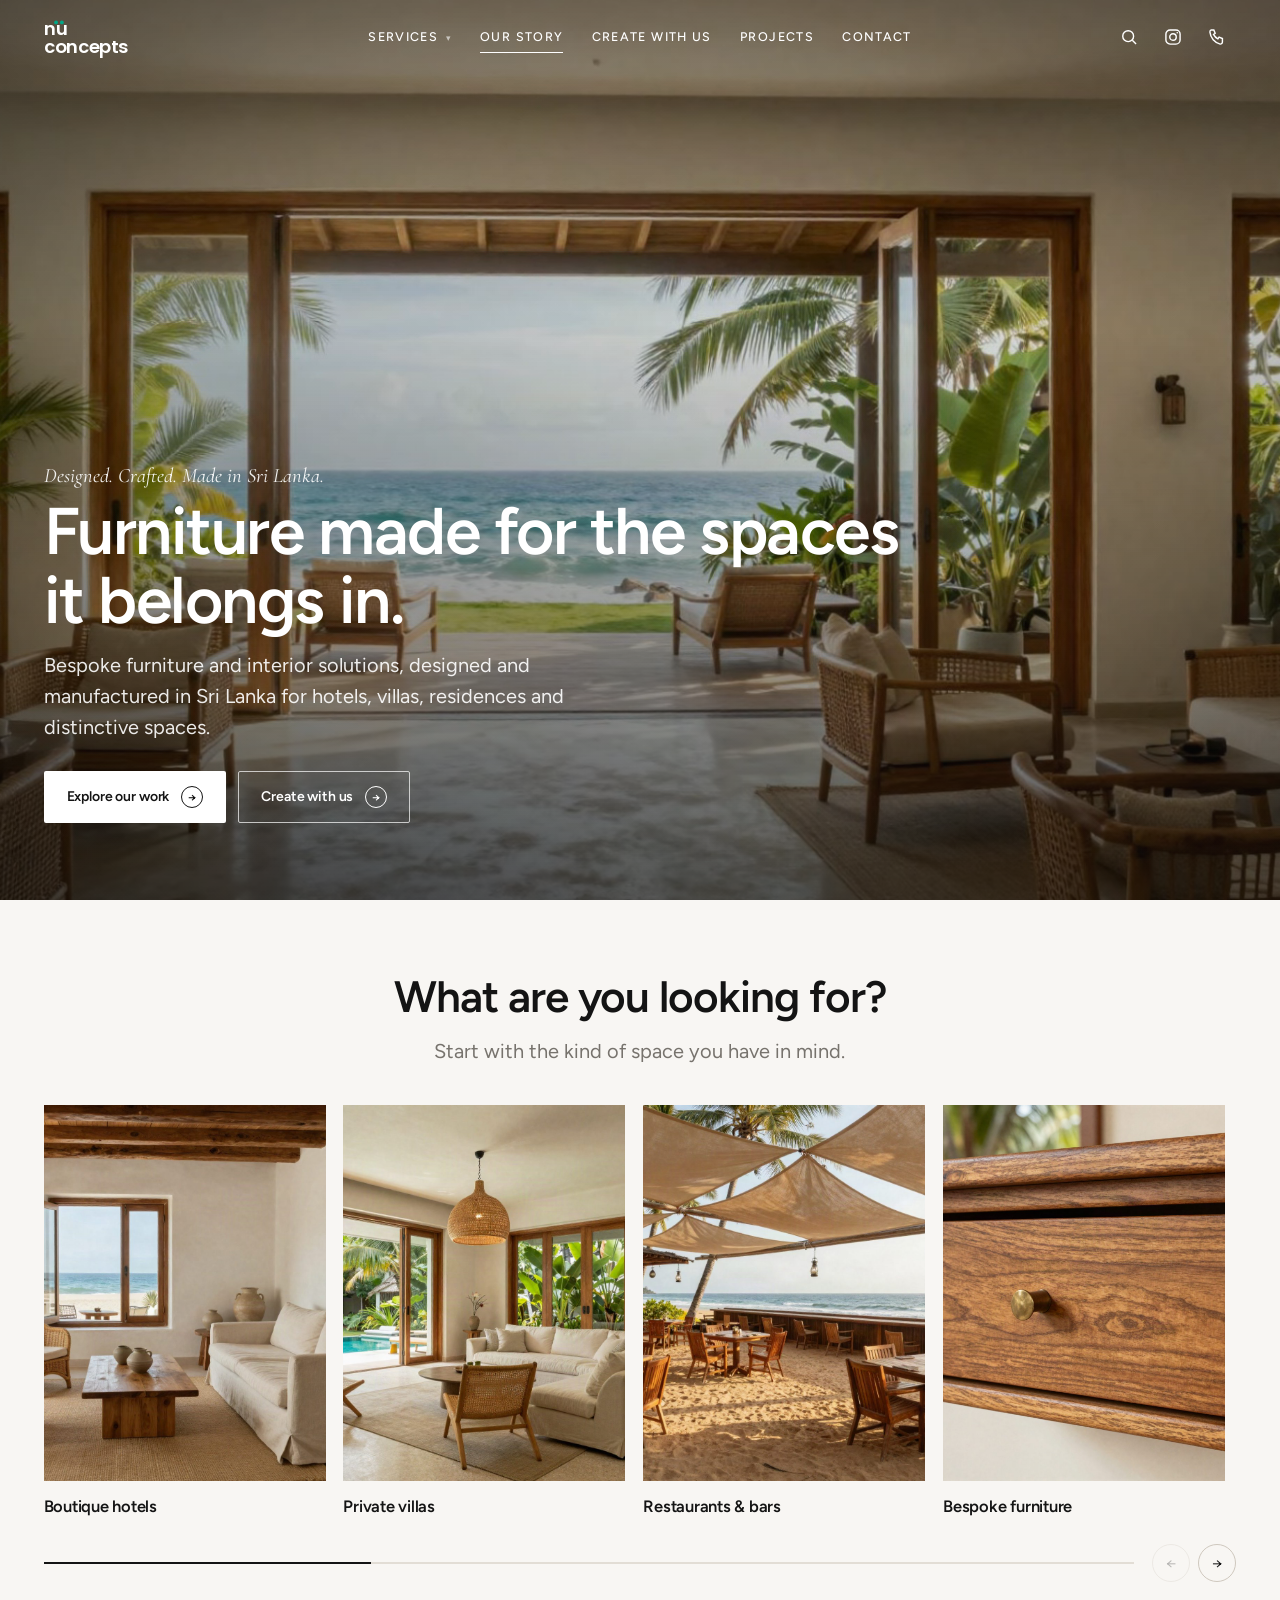
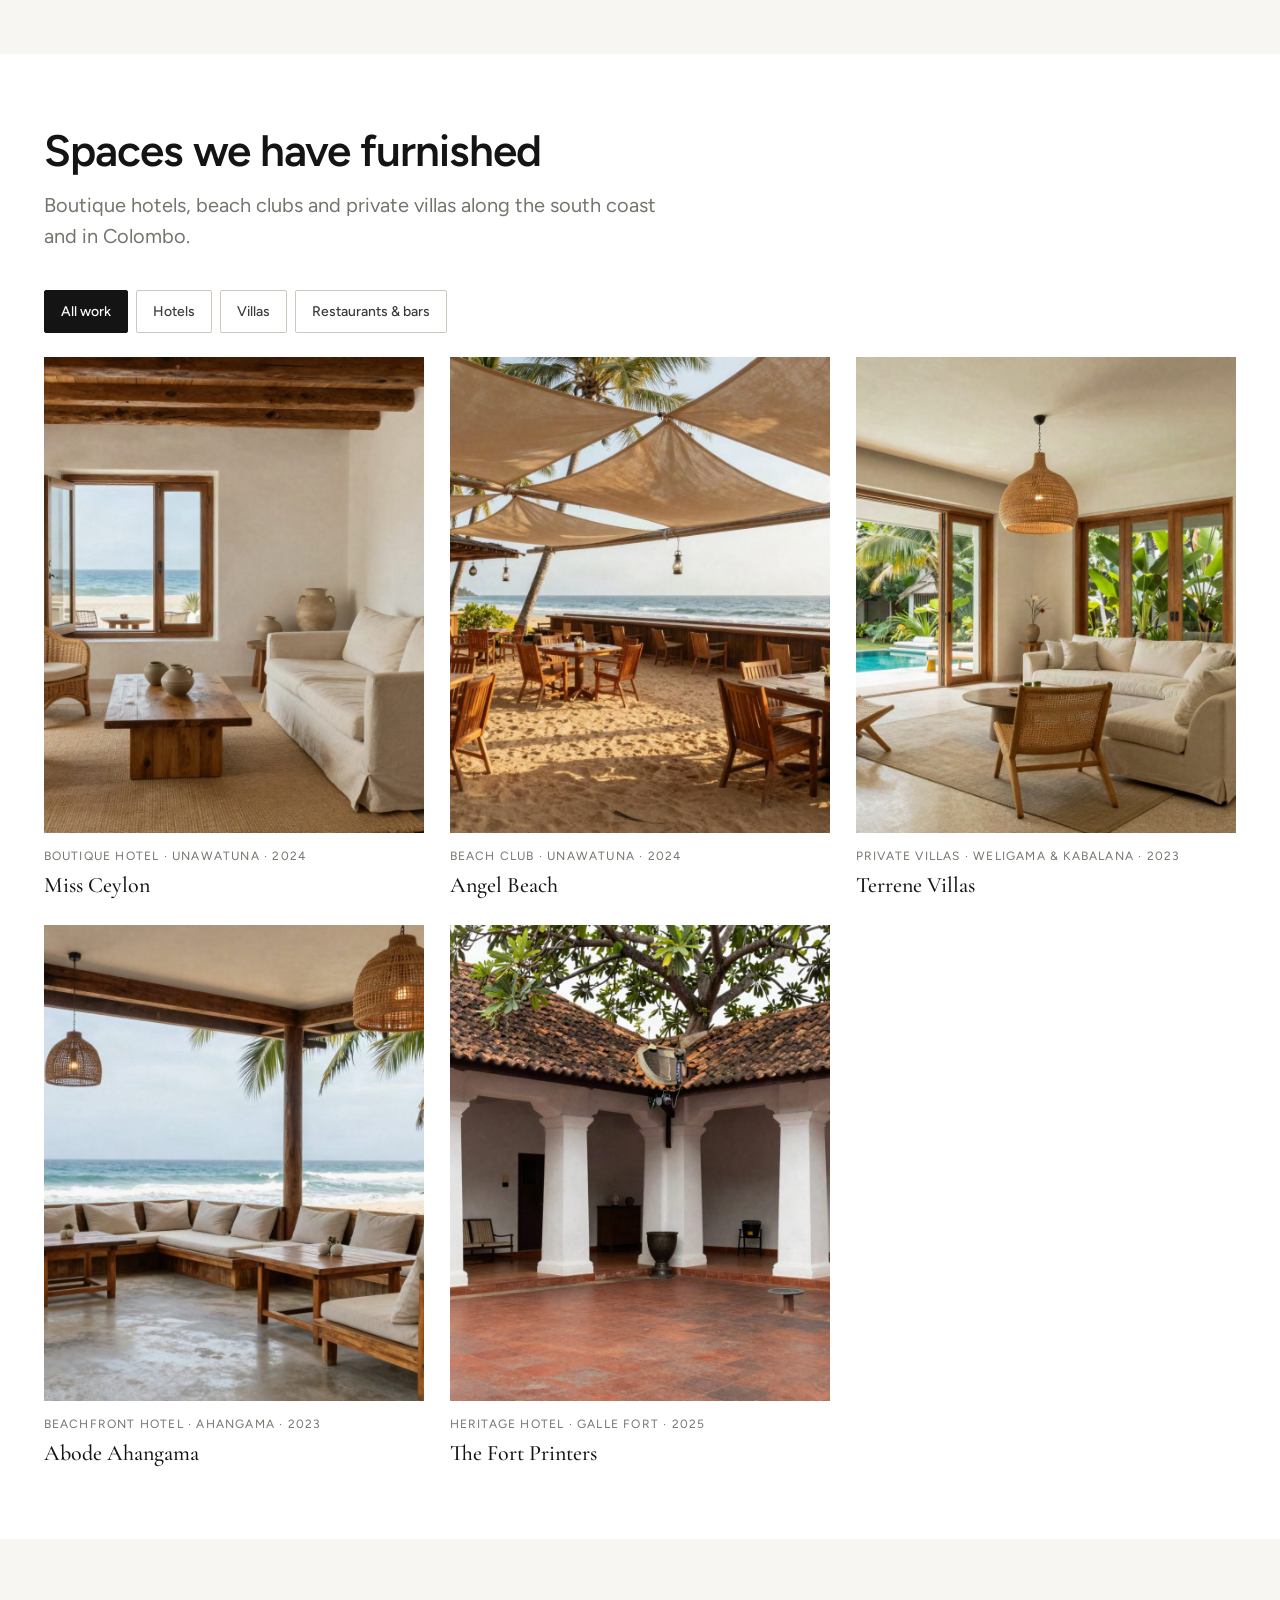
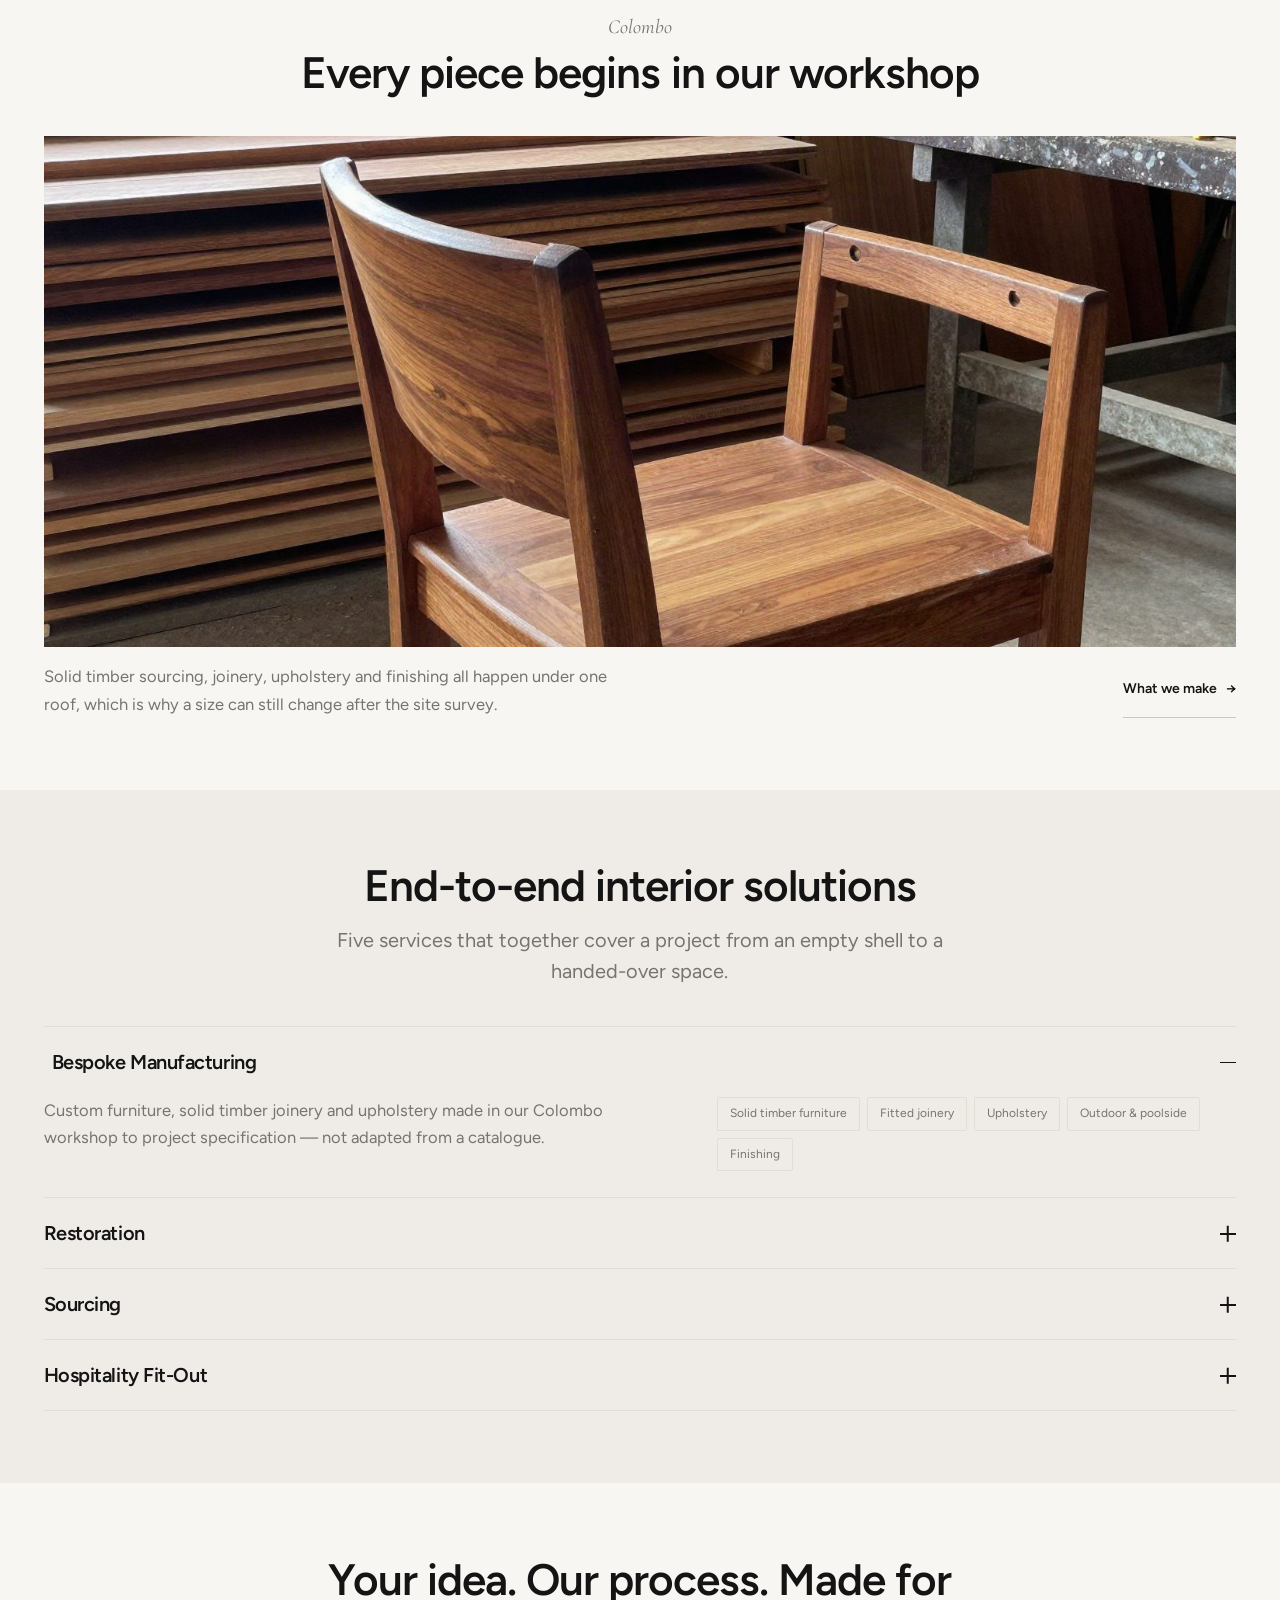
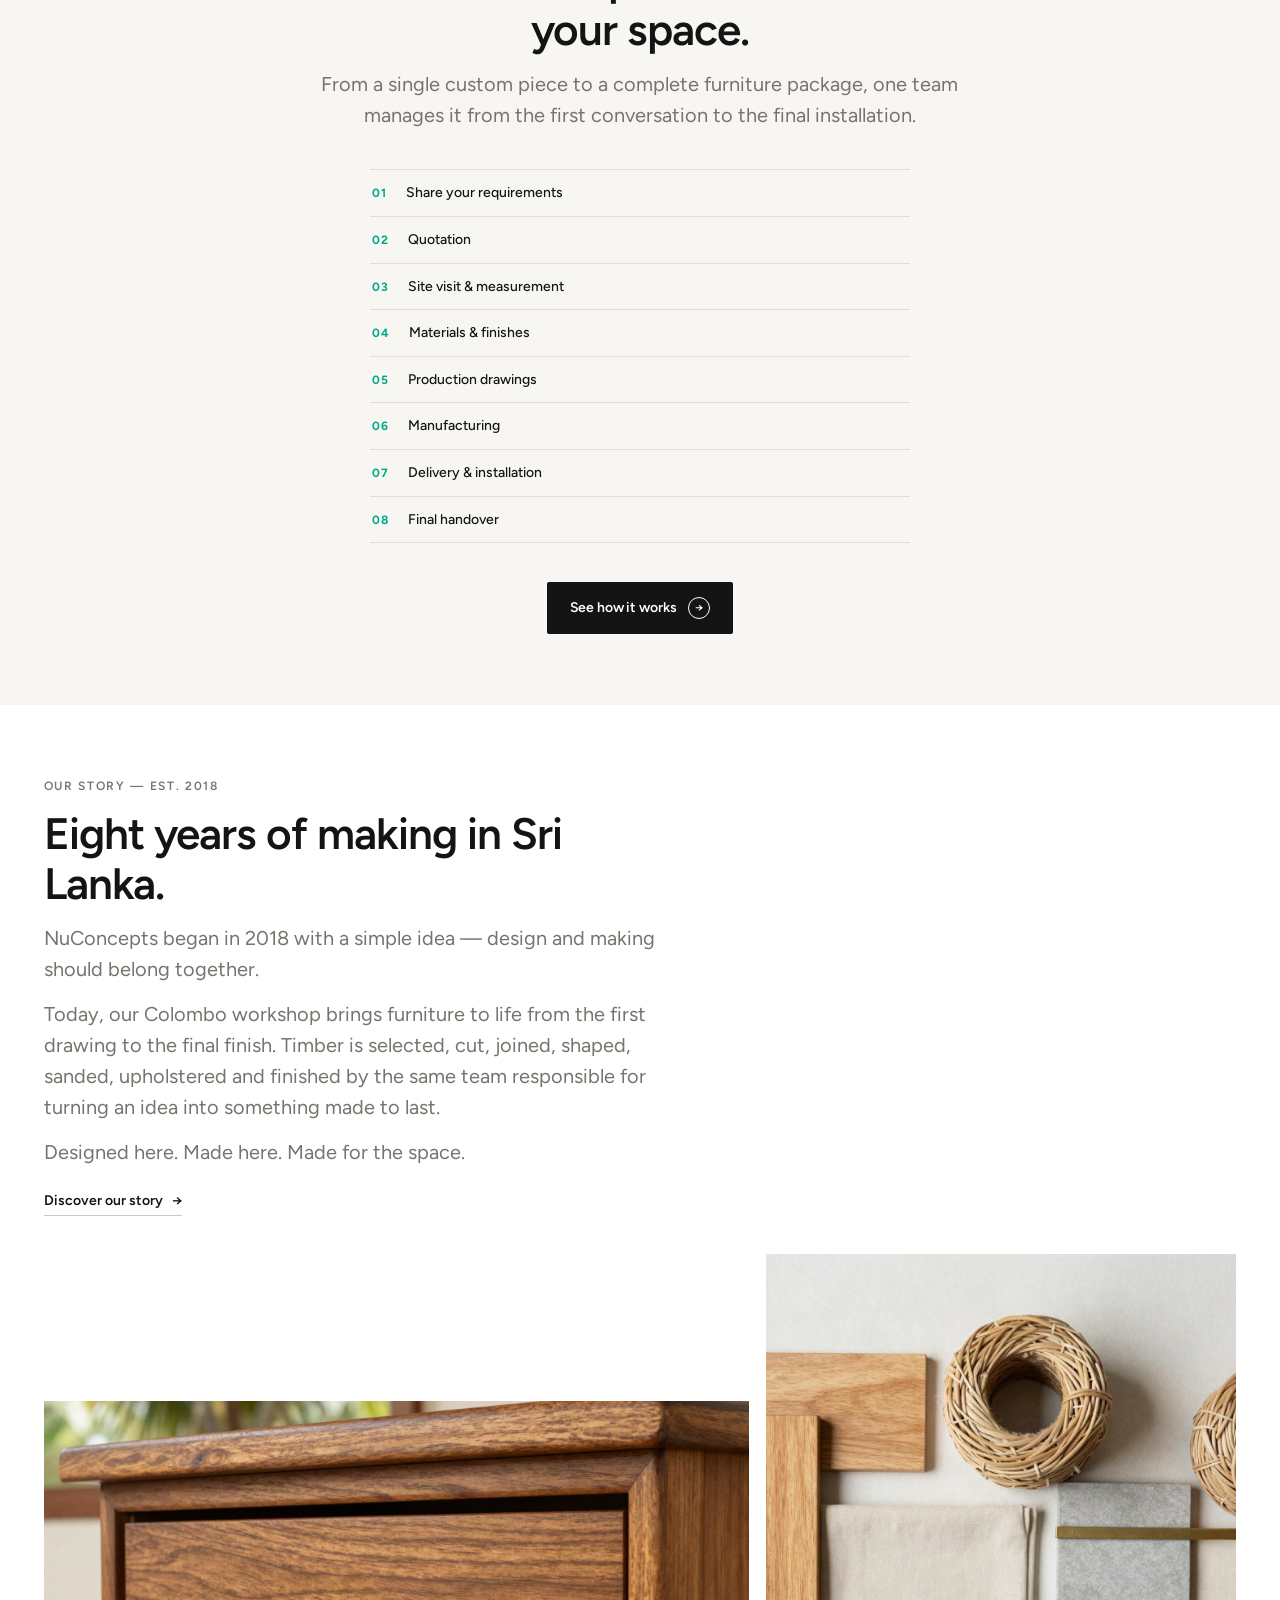
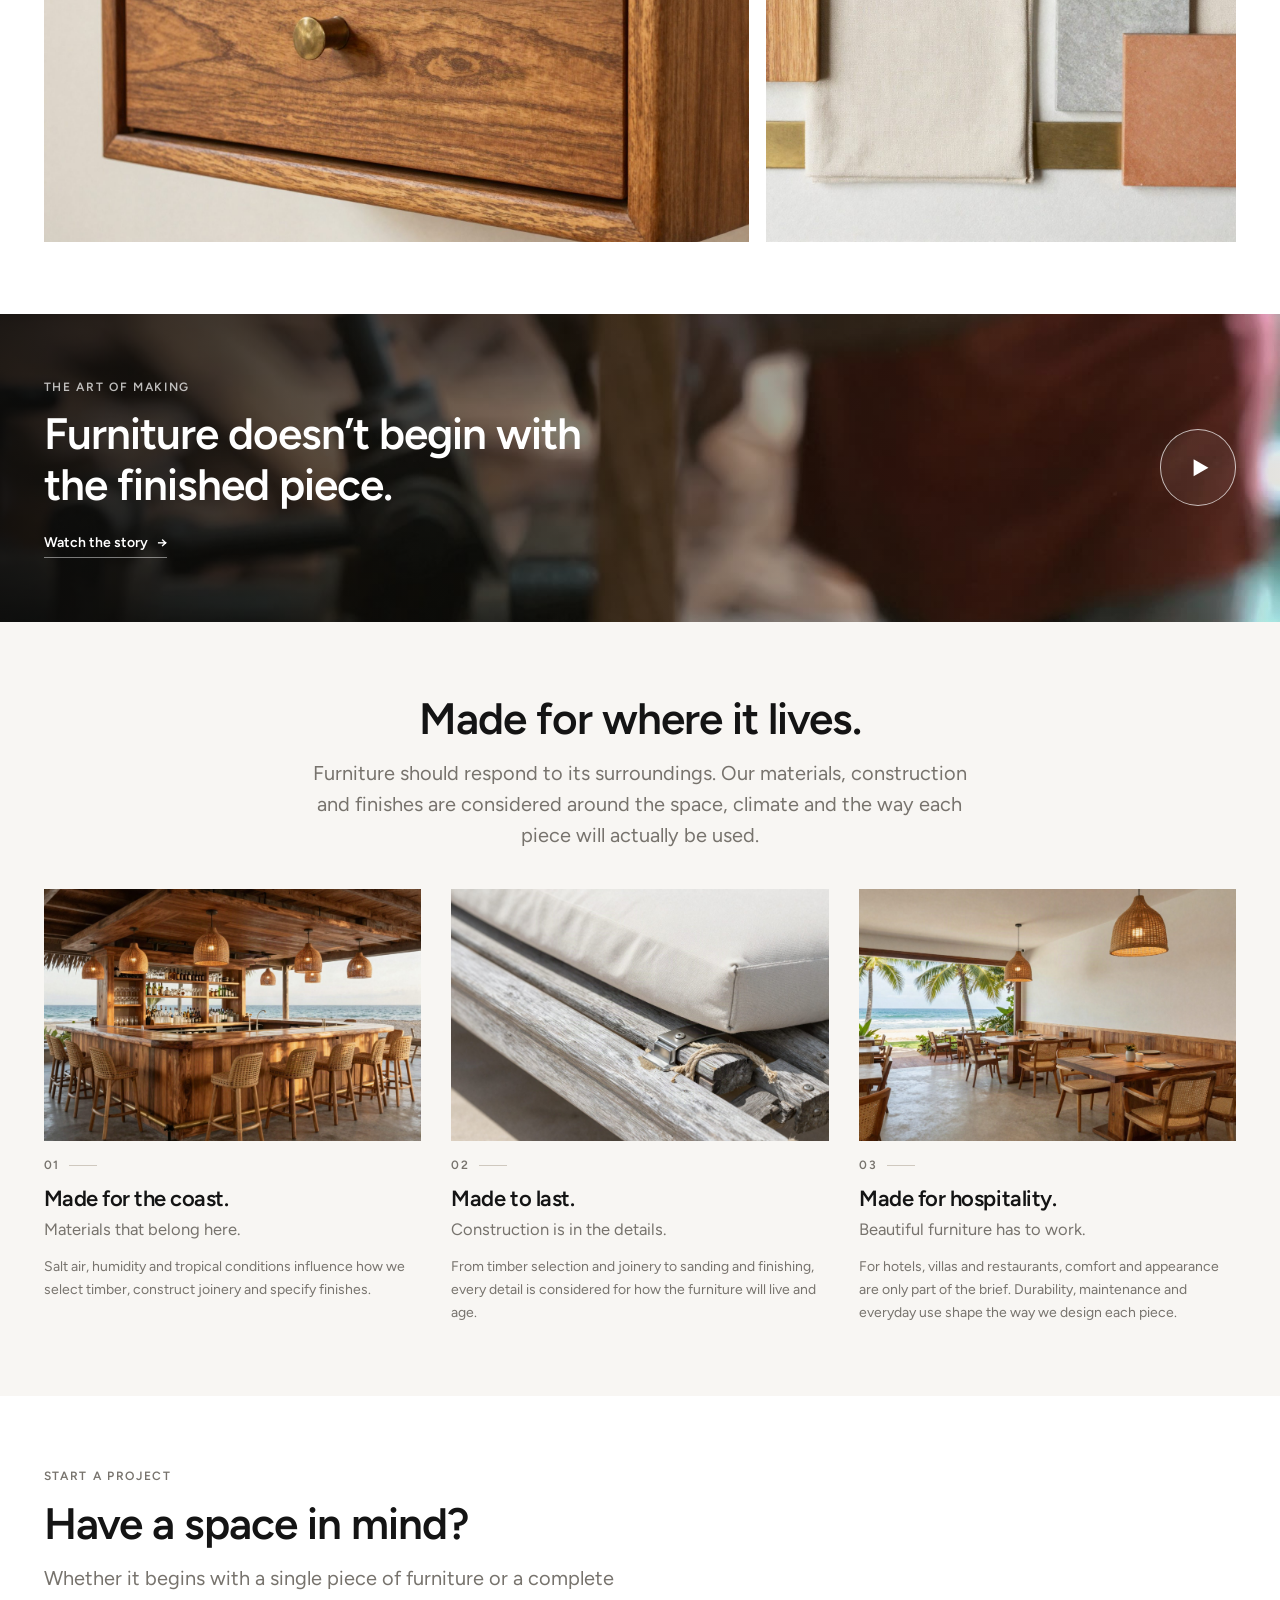
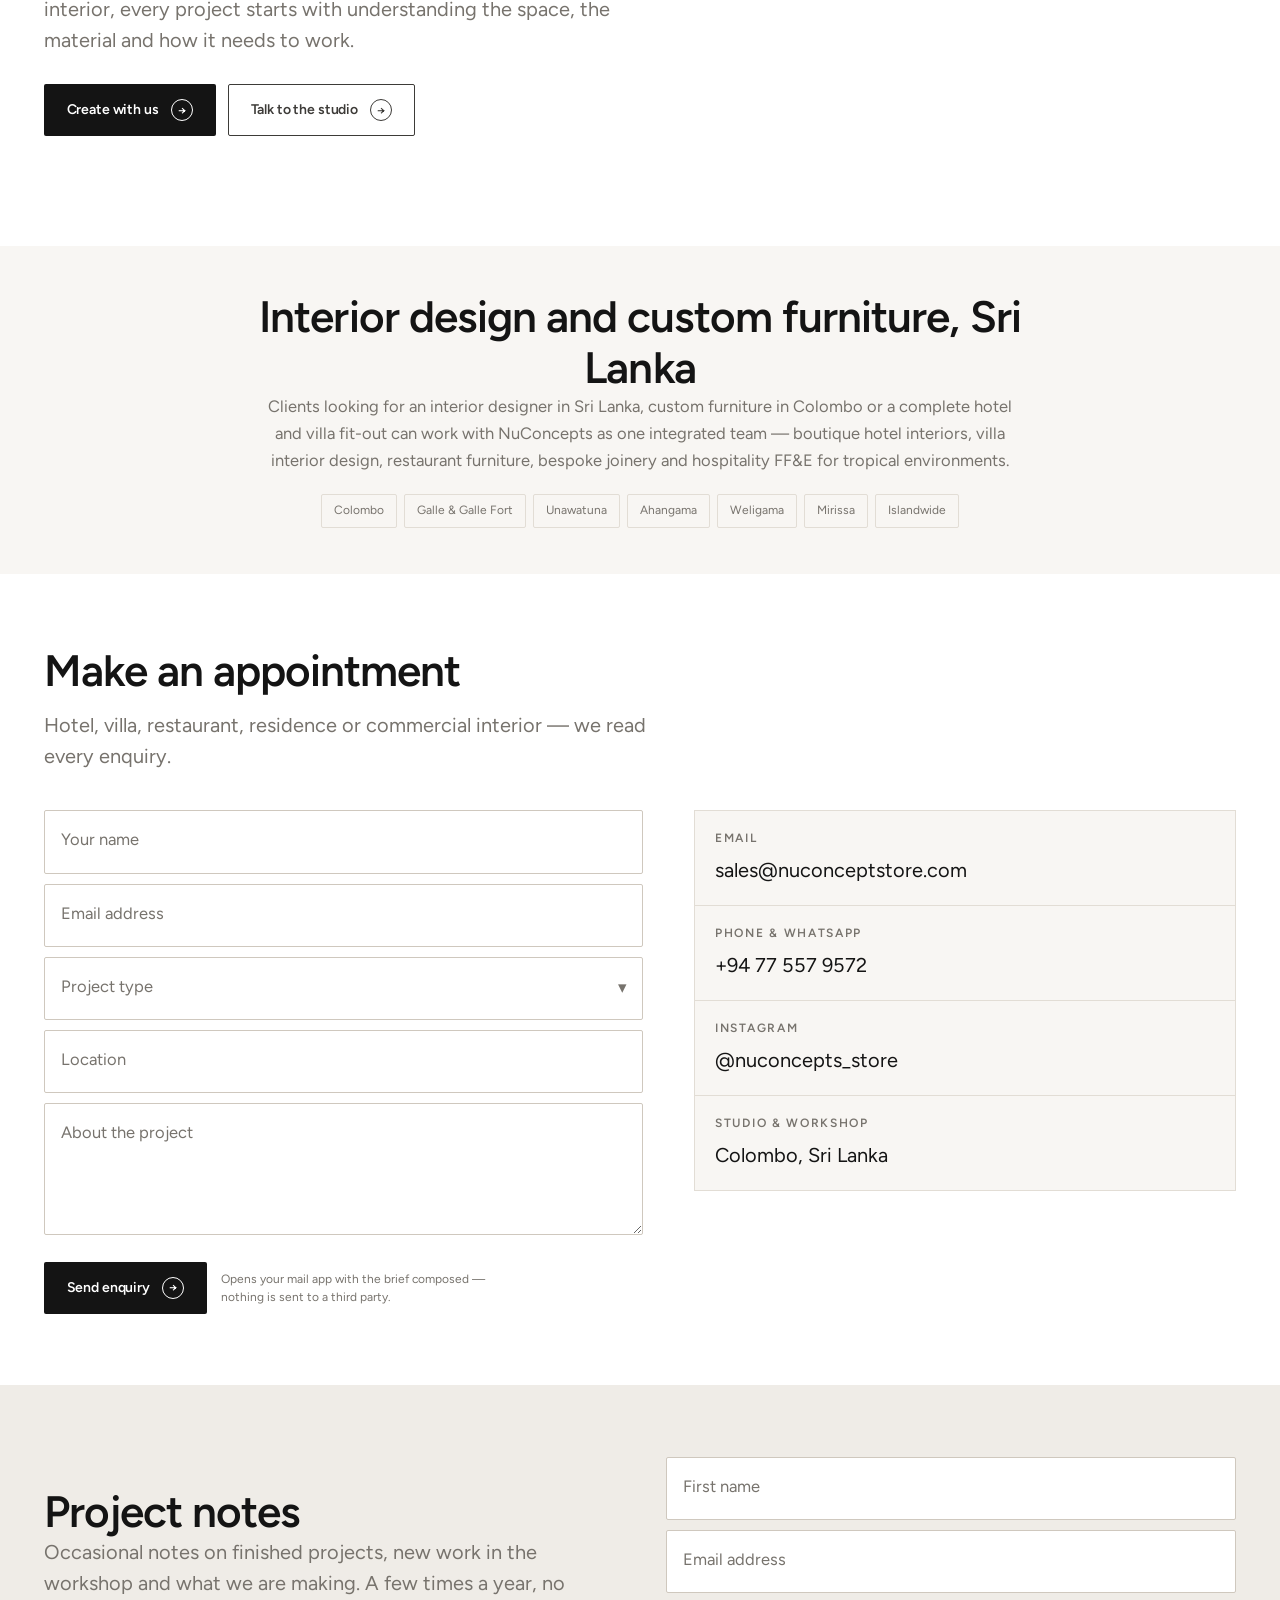
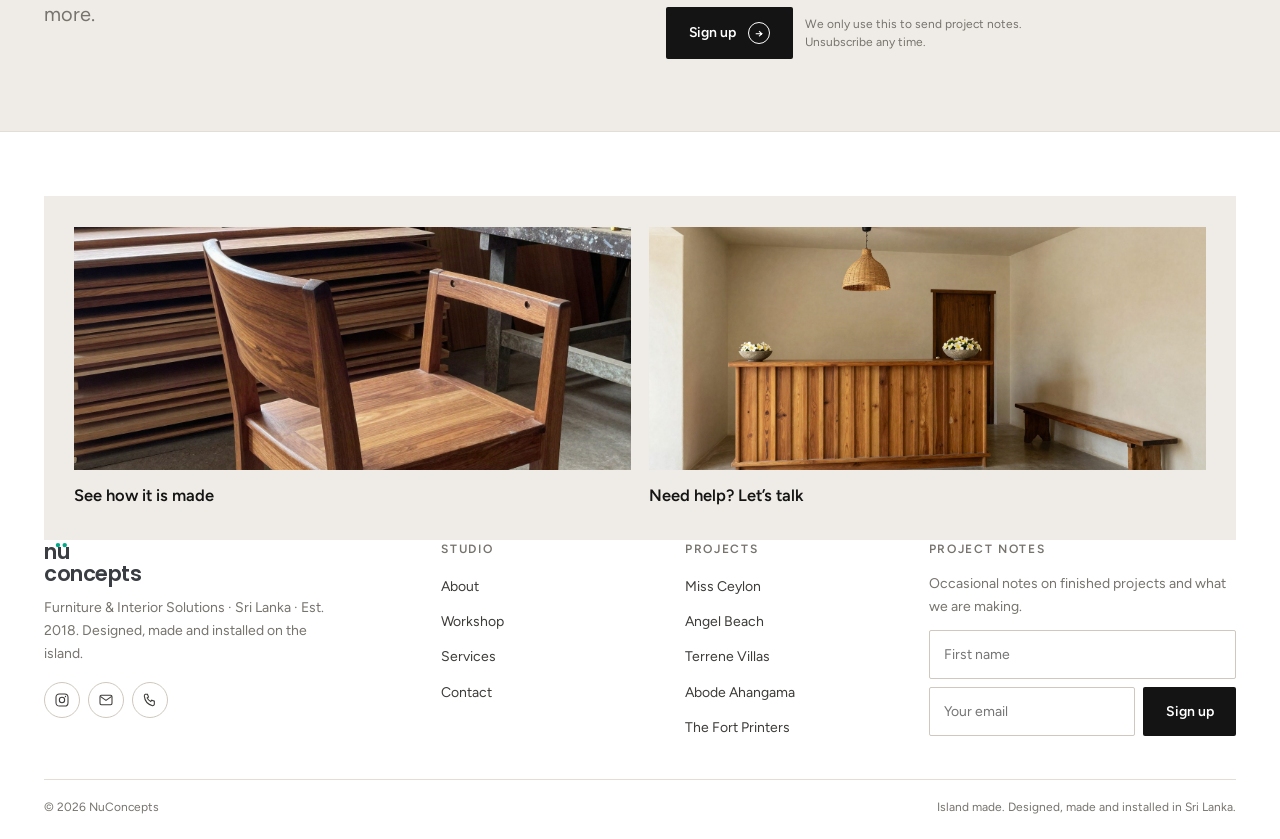
==== commit a6cf5e6f: "feat: play NuConcepts' own workshop film in the band The YouTube upload is blocked by a copyright no" ====
--- a/index.html
+++ b/index.html
@@ -364,14 +364,14 @@
 
 <!-- FILM ------------------------------------------------------------------>
 <section class="film" id="film">
-  <img class="film-bg" loading="lazy" src="assets/images/workshop.jpg" alt="">
+  <img class="film-bg" loading="lazy" src="assets/images/story-band.jpg" alt="">
   <div class="wrap film-inner">
     <div class="film-copy" data-reveal="fade">
       <p class="eyebrow">The art of making</p>
       <h2>Furniture doesn&rsquo;t begin with the finished piece.</h2>
       <!-- href is the clip itself, so this still works with no JS; the script
            upgrades it to an in-page player. -->
-      <p><a class="tlink" href="assets/video/workshop.mp4" data-film>Watch the story
+      <p><a class="tlink" href="assets/video/story.mp4" data-film>Watch the story
             <i aria-hidden="true">&rarr;</i></a></p>
     </div>
     <button class="film-play" type="button" data-film aria-label="Play the film">
@@ -617,8 +617,8 @@
   <button class="film-close" type="button" aria-label="Close the film">&times;</button>
   <div class="film-frame">
     <video class="film-video" controls playsinline preload="none"
-           poster="assets/images/workshop.jpg"
-           data-film-src="assets/video/workshop.webm,assets/video/workshop.mp4"></video>
+           poster="assets/images/story-poster.jpg"
+           data-film-src="assets/video/story.webm,assets/video/story.mp4"></video>
   </div>
 </div>
 
--- a/style.css
+++ b/style.css
@@ -420,10 +420,10 @@
 /* A facade: the still and the play button are all that load until someone
    actually asks for the video. */
 .film{position:relative;overflow:hidden;background:var(--ink);color:#fff}
-.film-bg{position:absolute;inset:0;width:100%;height:100%;object-fit:cover;z-index:0;opacity:.6}
+.film-bg{position:absolute;inset:0;width:100%;height:100%;object-fit:cover;z-index:0;opacity:1}
 .film::after{
   content:"";position:absolute;inset:0;z-index:1;
-  background:linear-gradient(90deg,rgba(10,10,10,.92),rgba(10,10,10,.55) 58%,rgba(10,10,10,.25));
+  background:linear-gradient(90deg,rgba(10,10,10,.88),rgba(10,10,10,.42) 56%,rgba(10,10,10,.08));
 }
 .film-inner{
   position:relative;z-index:2;display:flex;align-items:center;justify-content:space-between;
@@ -449,8 +449,11 @@
   opacity:0;visibility:hidden;transition:opacity .3s var(--ease),visibility .3s;
 }
 .film-box.is-on{opacity:1;visibility:visible}
-.film-frame{width:min(1100px,100%);aspect-ratio:16/9;background:#000}
-.film-frame video{width:100%;height:100%;display:block;object-fit:contain;background:#000}
+.film-frame{display:flex;max-width:100%}
+.film-video{
+  max-width:100%;max-height:min(86vh,960px);width:auto;height:auto;
+  display:block;background:#000;
+}
 .film-close{
   position:absolute;top:16px;right:18px;width:42px;height:42px;border:0;border-radius:50%;
   background:rgba(255,255,255,.14);color:#fff;font-size:26px;line-height:1;cursor:pointer;
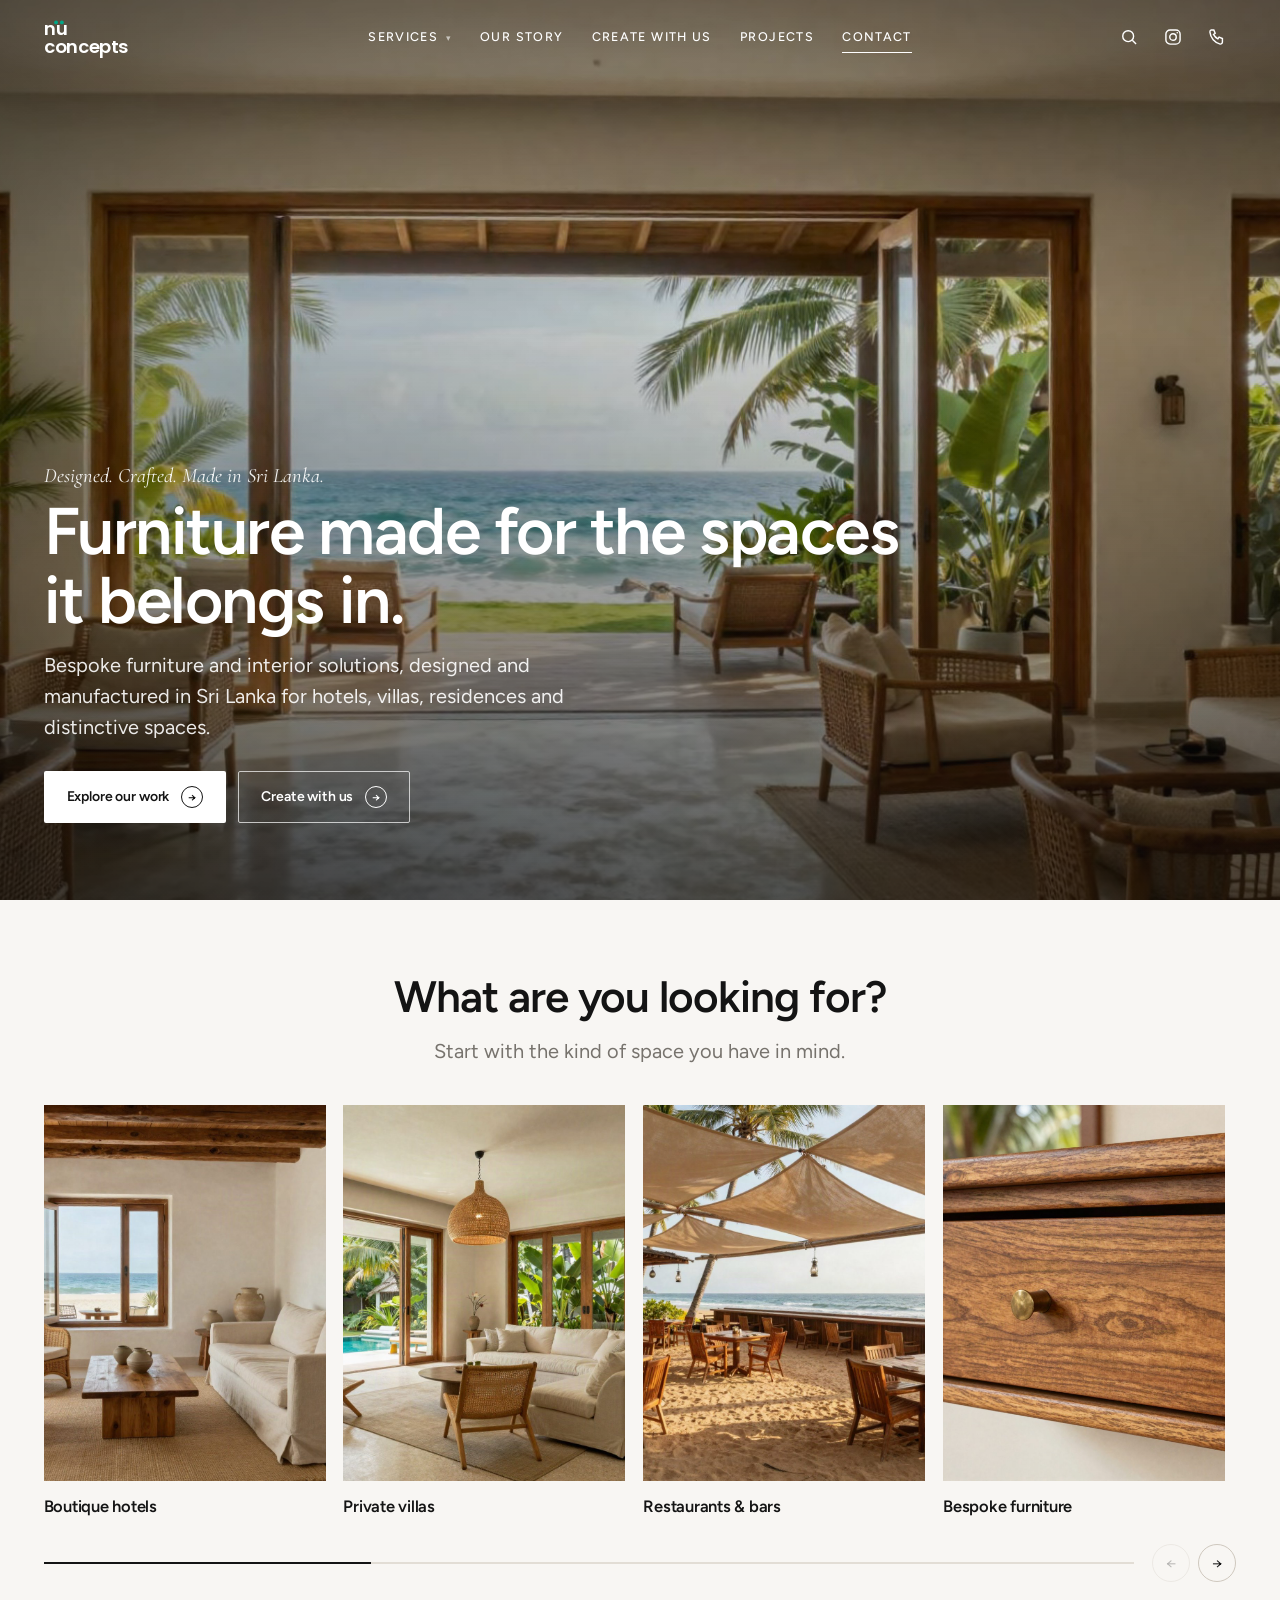
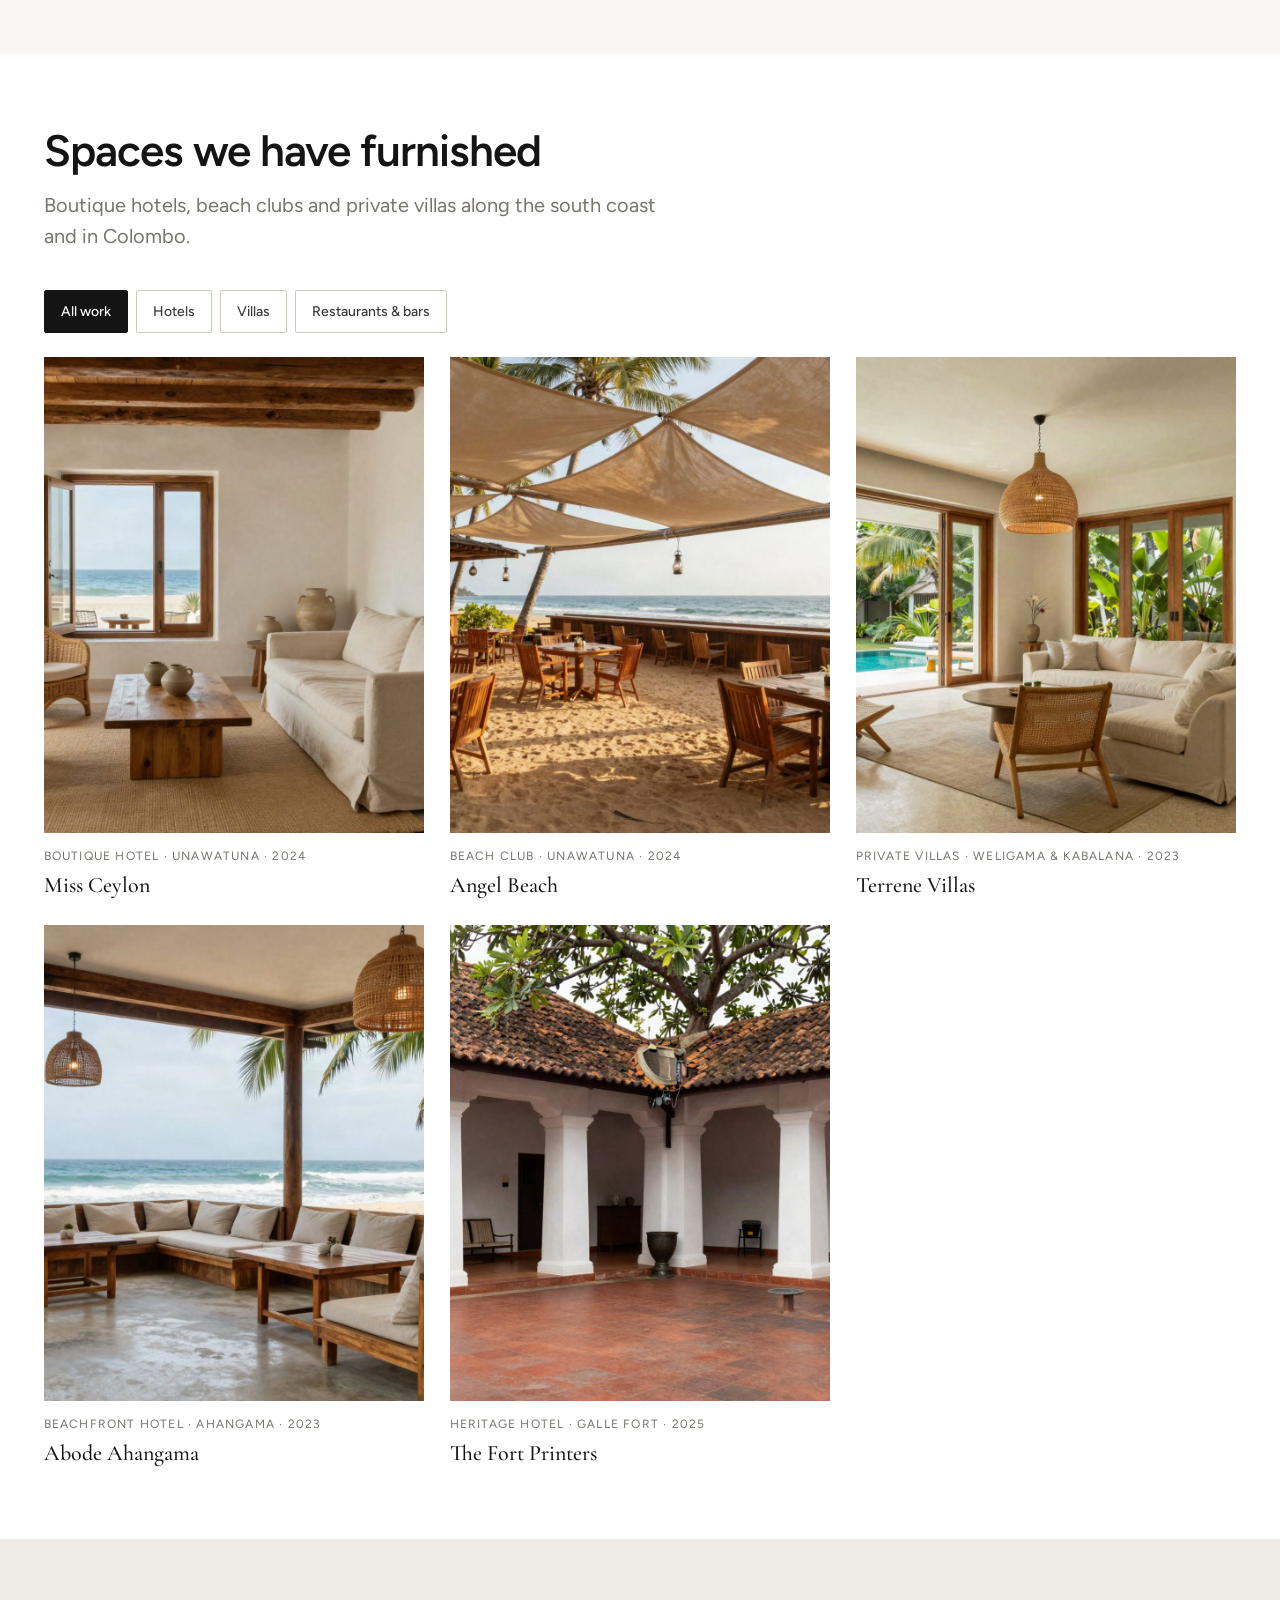
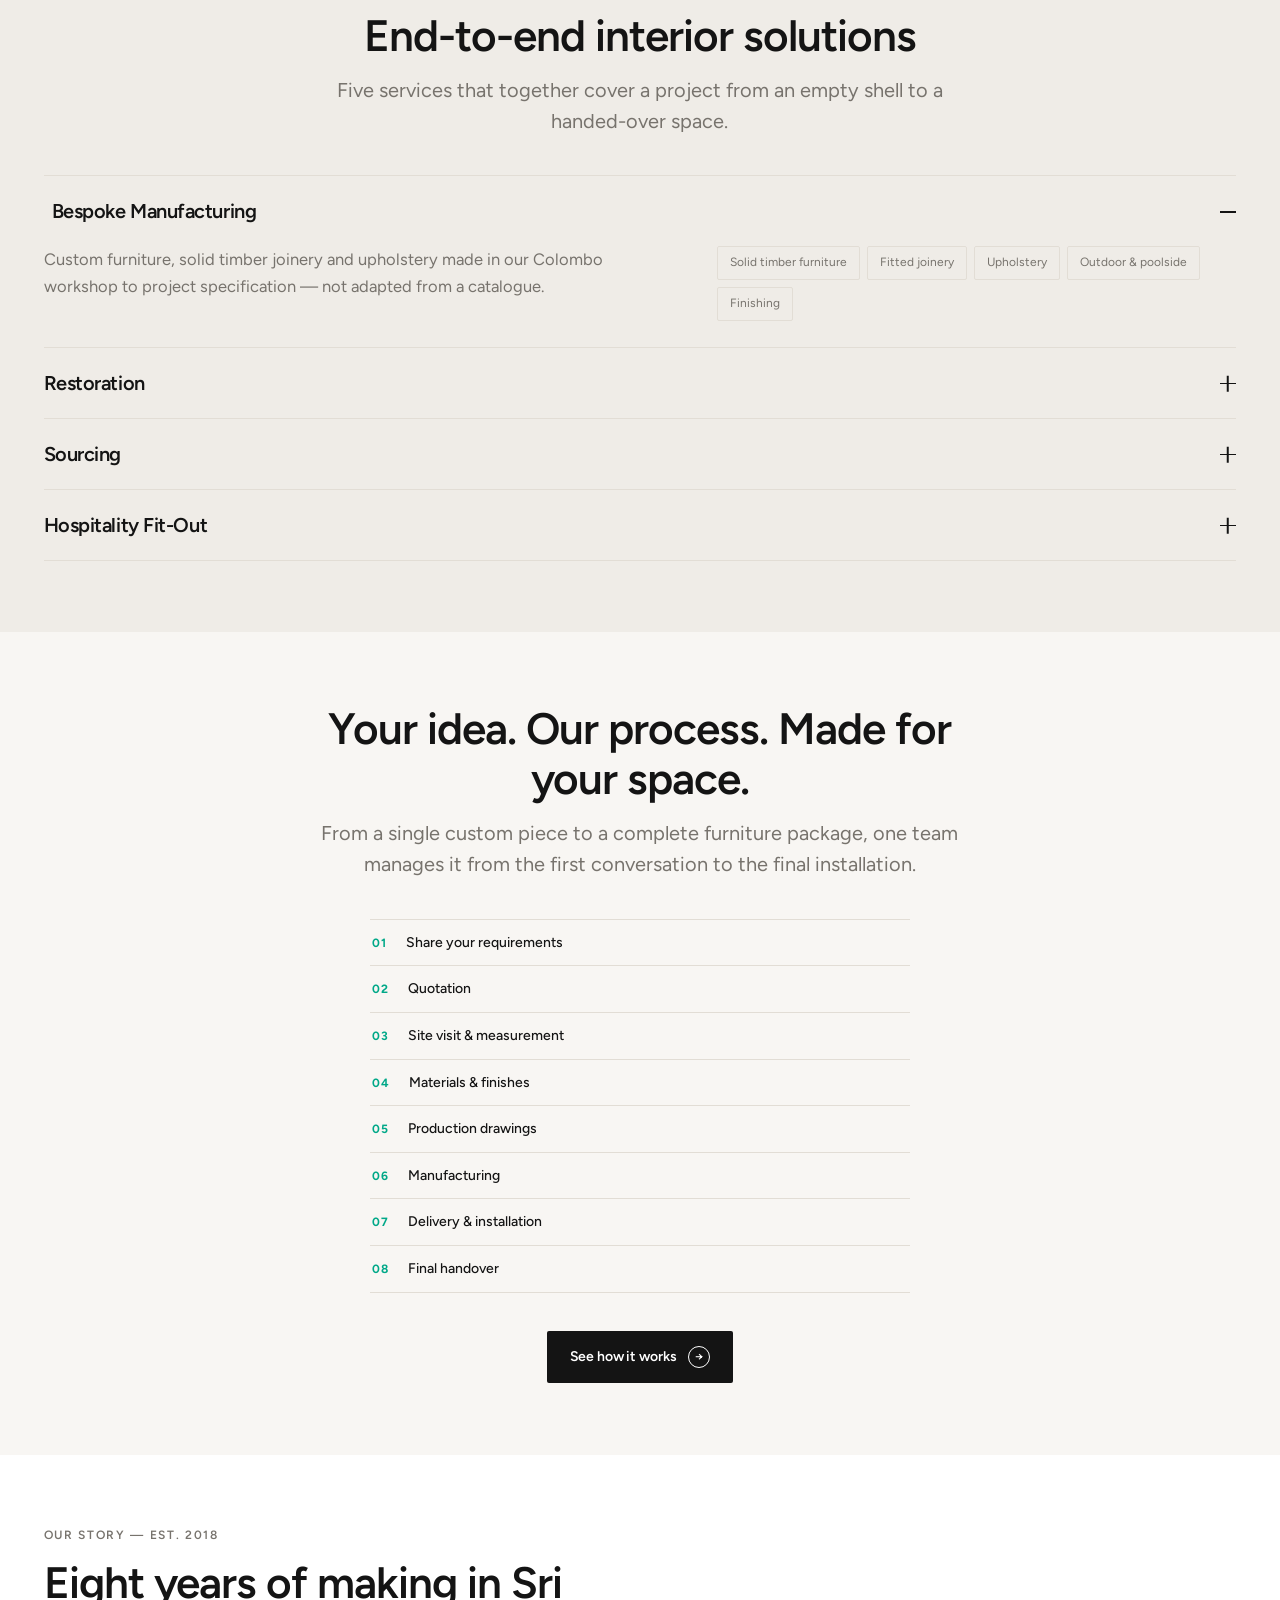
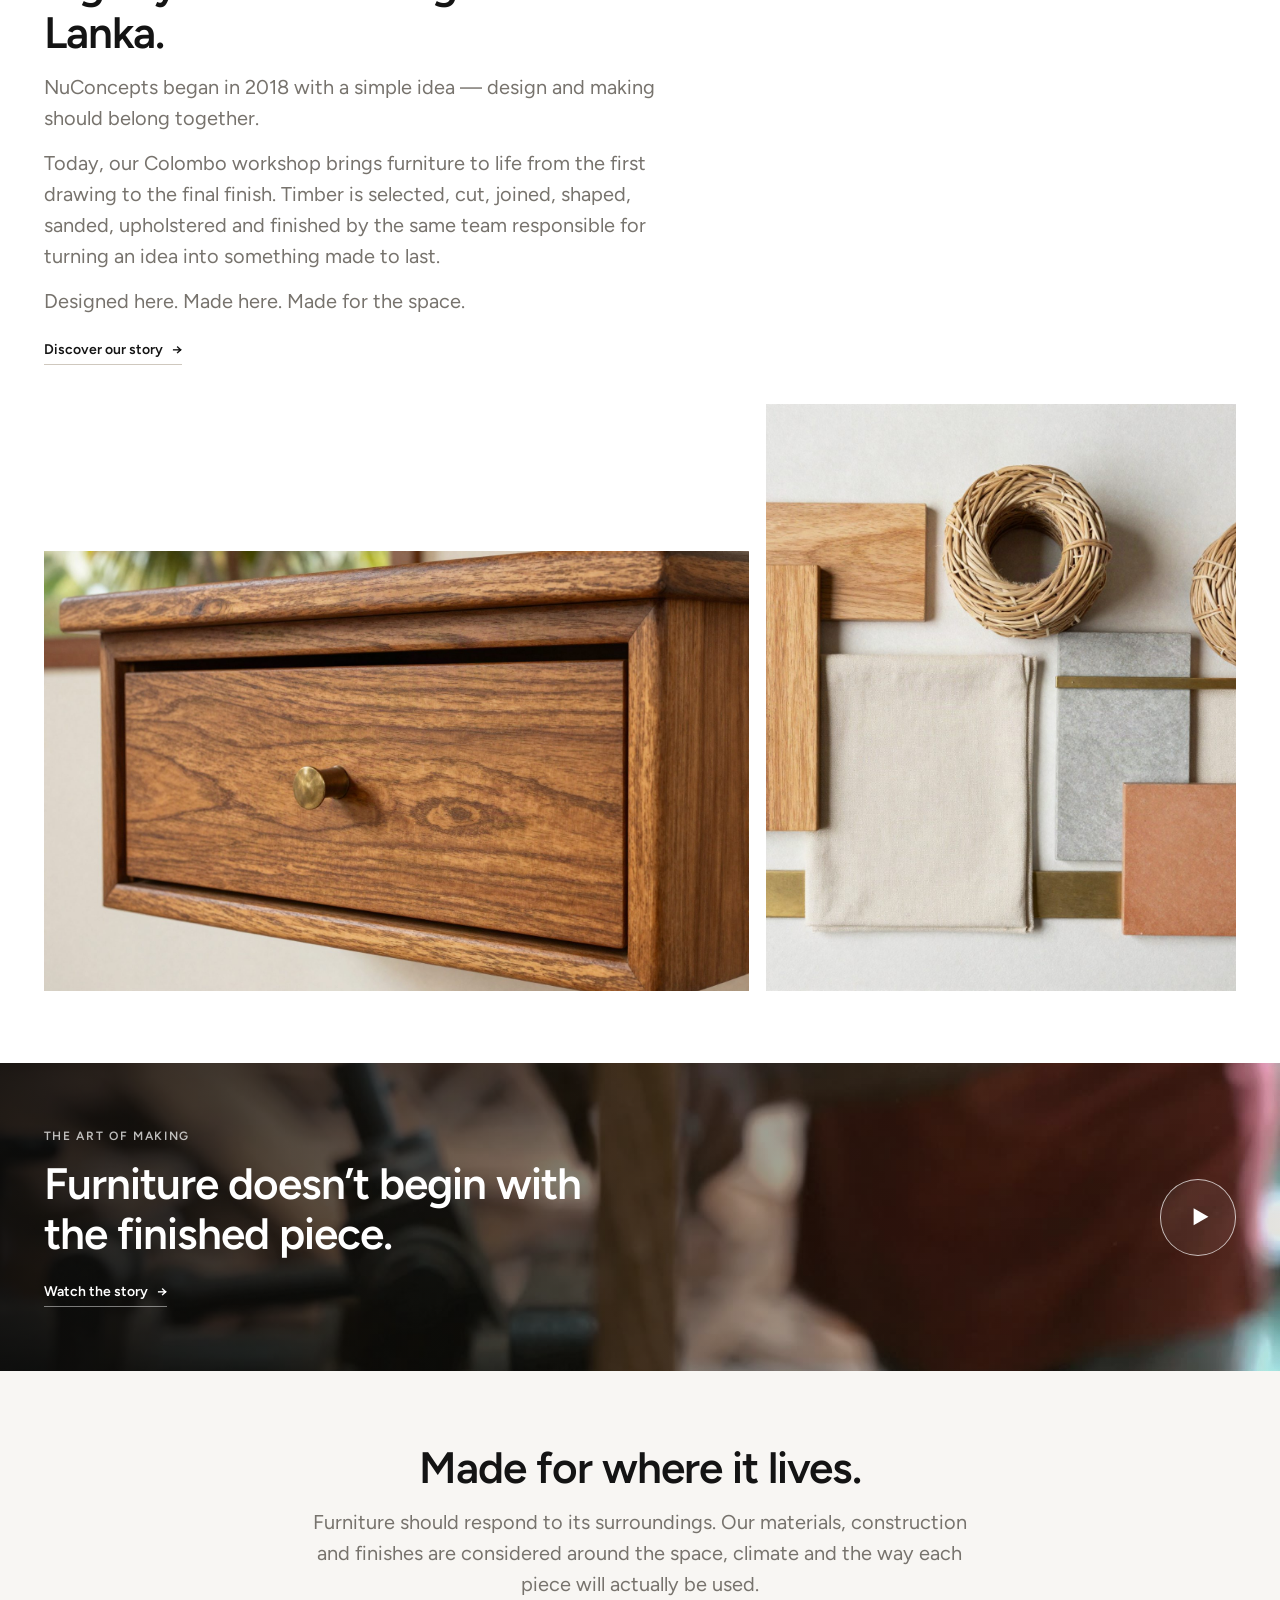
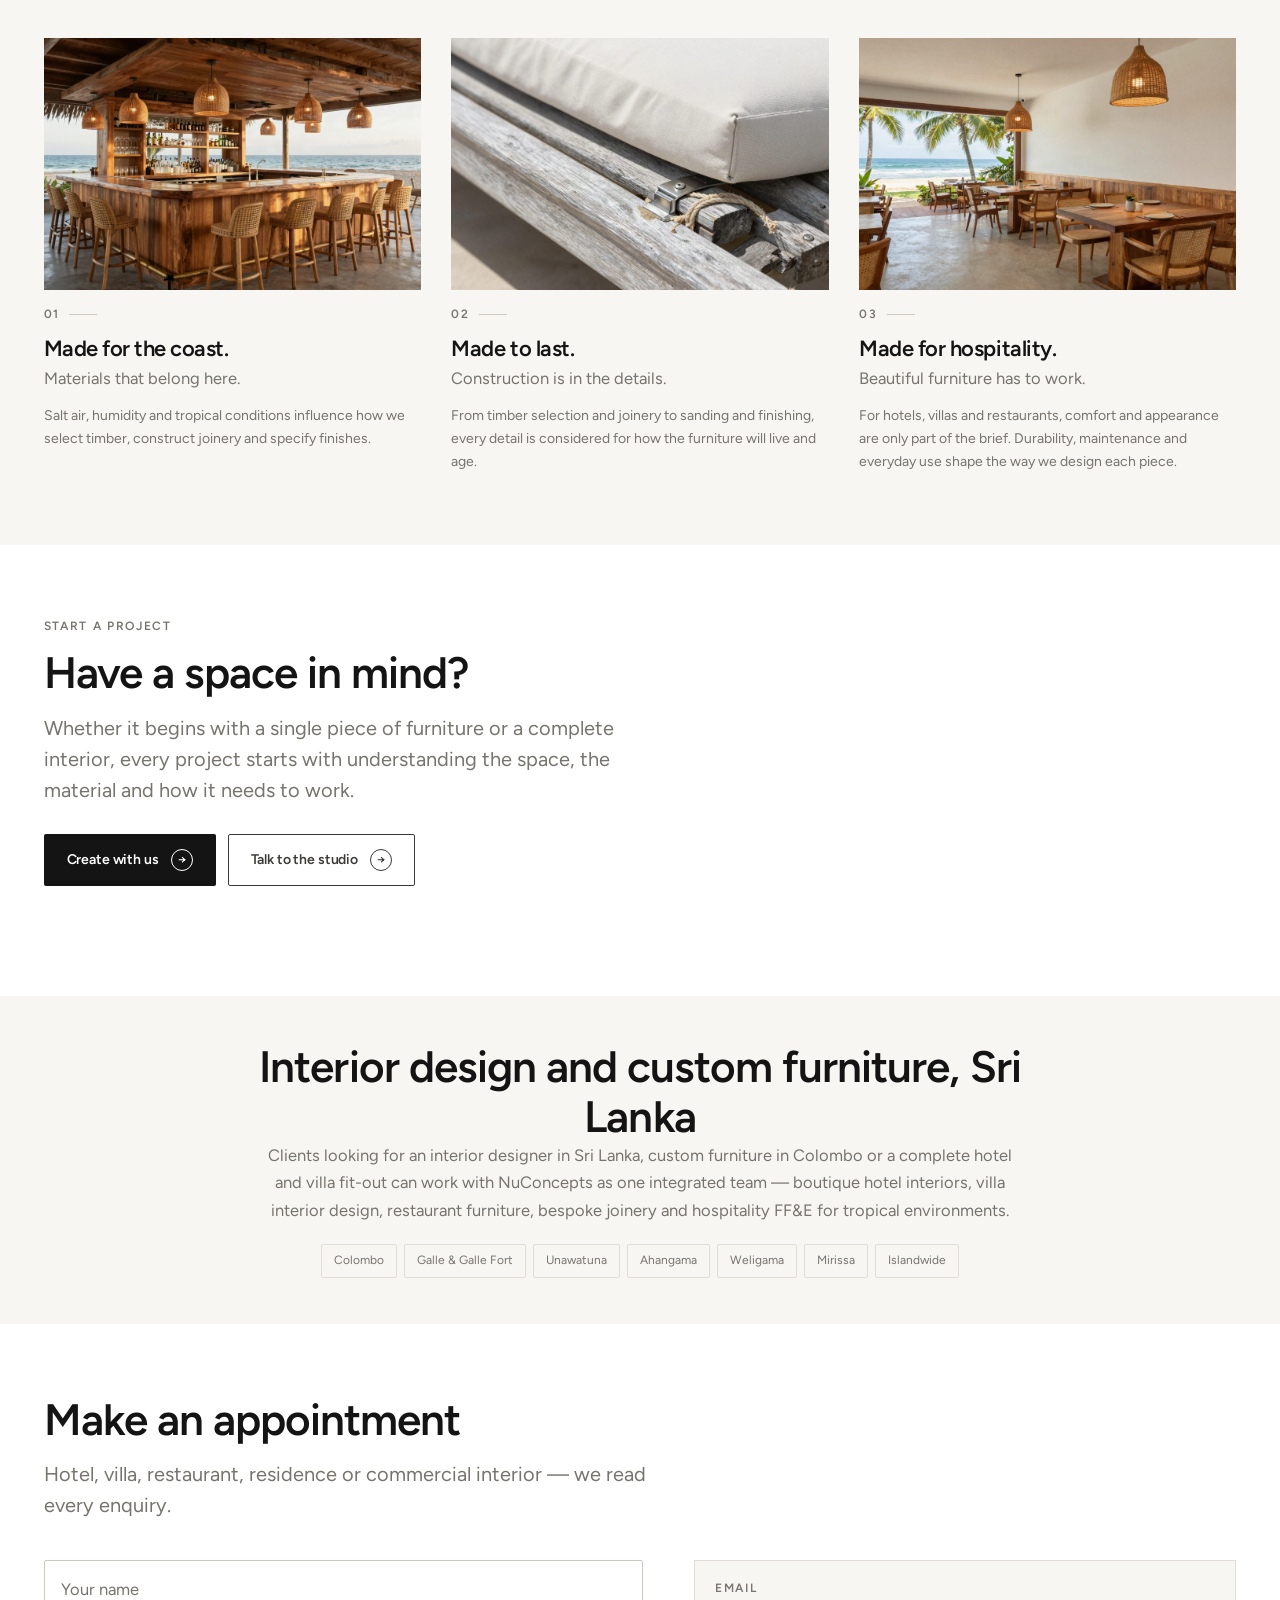
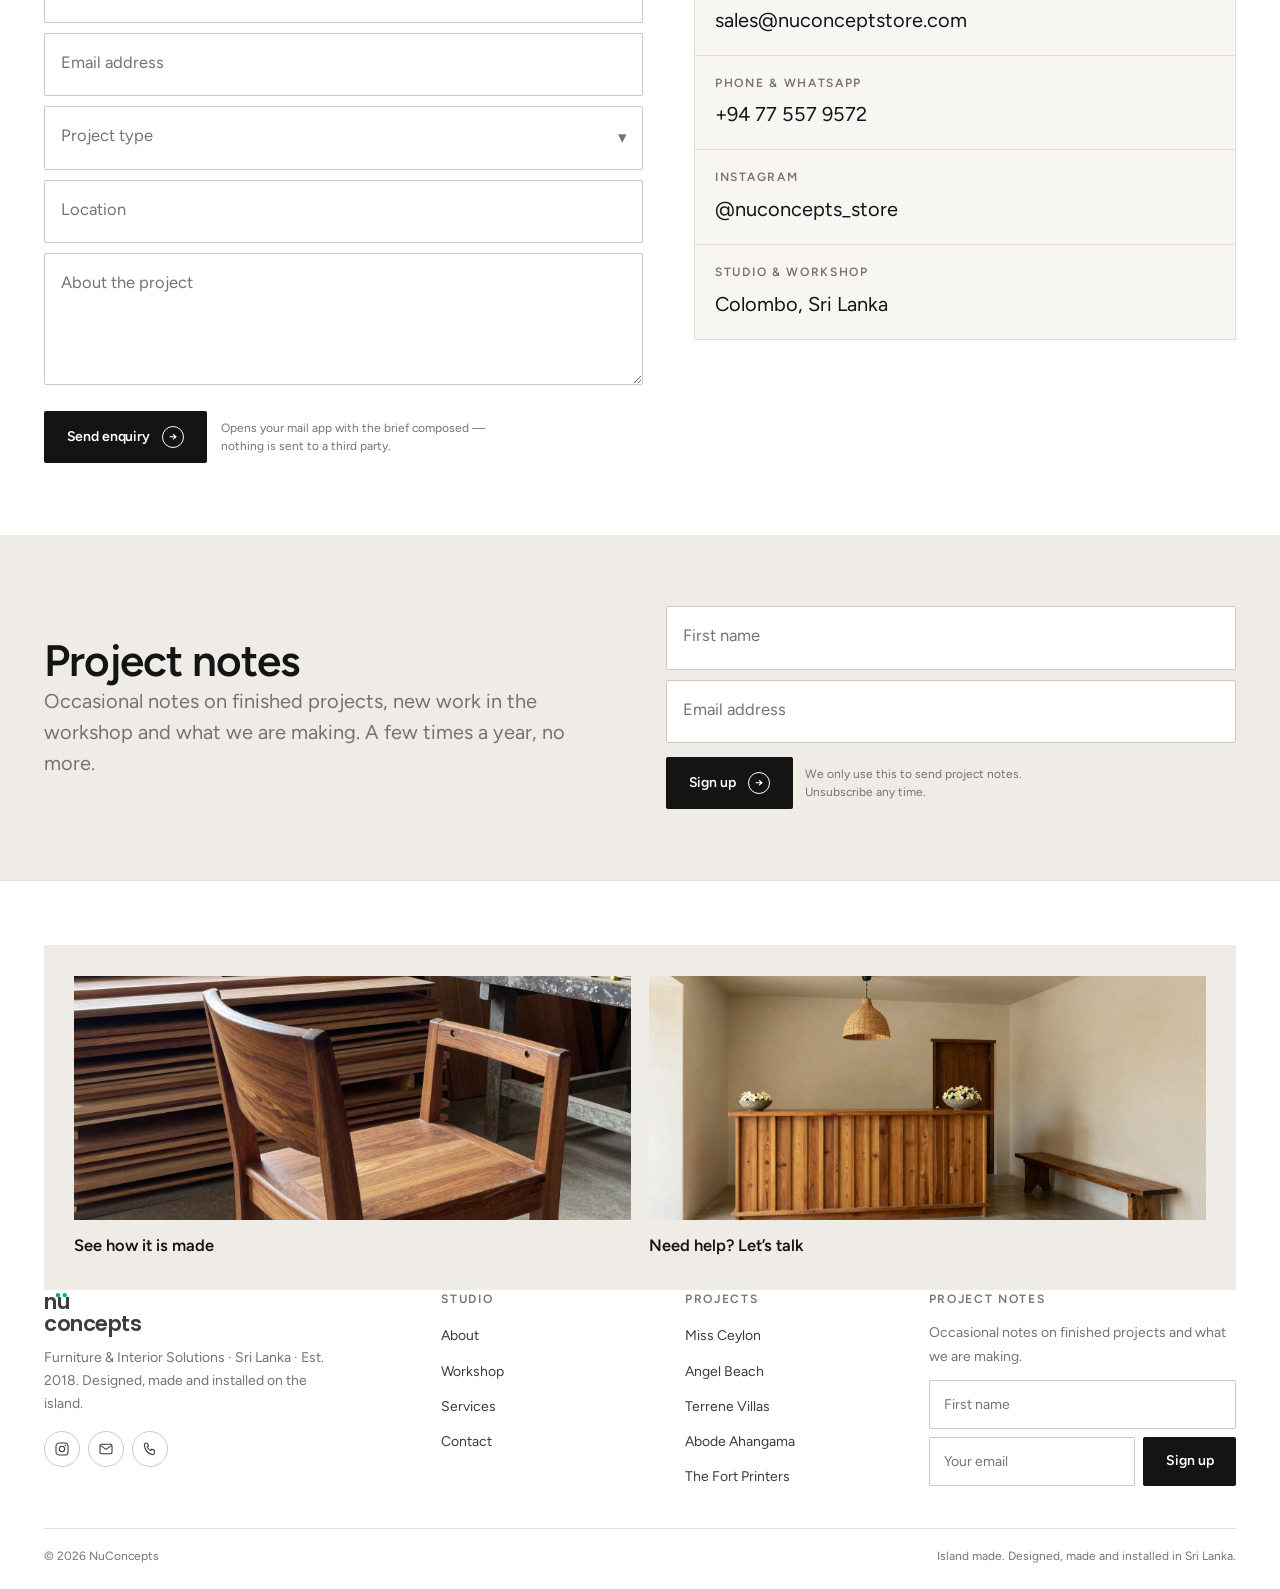
==== commit e51533db: "content: drop the workshop feature section It did not sit well in the flow, and the film band above " ====
--- a/index.html
+++ b/index.html
@@ -188,7 +188,7 @@
           <span class="media"><img loading="lazy" src="assets/images/projects/miss-ceylon-03.jpg" alt="Bespoke timber joinery detail"></span>
           <span class="tile__label">Bespoke furniture <i aria-hidden="true">&rarr;</i></span>
         </a></li>
-        <li><a class="tile zoom" href="#workshop">
+        <li><a class="tile zoom" href="#film">
           <span class="media"><img loading="lazy" src="assets/images/workshop.jpg" alt="The NuConcepts workshop in Colombo"></span>
           <span class="tile__label">The workshop <i aria-hidden="true">&rarr;</i></span>
         </a></li>
@@ -253,24 +253,6 @@
   </div>
 </section>
 
-<!-- FEATURE --------------------------------------------------------------->
-<section class="section" id="workshop">
-  <div class="wrap">
-    <div class="head" data-reveal="fade">
-      <p class="kicker">Colombo</p>
-      <h2>Every piece begins in our workshop</h2>
-    </div>
-    <div class="feature" data-reveal>
-      <div class="media zoom"><img loading="lazy" src="assets/images/workshop.jpg" alt="Solid timber and a half-finished chair in the NuConcepts workshop, Colombo"></div>
-      <div class="feature-caption">
-        <p>Solid timber sourcing, joinery, upholstery and finishing all happen under
-           one roof, which is why a size can still change after the site survey.</p>
-        <a class="tlink" href="#services">What we make <i aria-hidden="true">&rarr;</i></a>
-      </div>
-    </div>
-  </div>
-</section>
-
 <!-- SERVICES -------------------------------------------------------------->
 <section class="section section--stone" id="services">
   <div class="wrap">
@@ -353,7 +335,7 @@
          upholstered and finished by the same team responsible for turning an idea into
          something made to last.</p>
       <p class="lede">Designed here. Made here. Made for the space.</p>
-      <p style="margin-top:18px"><a class="tlink" href="#workshop">Discover our story <i aria-hidden="true">&rarr;</i></a></p>
+      <p style="margin-top:18px"><a class="tlink" href="#film">Discover our story <i aria-hidden="true">&rarr;</i></a></p>
     </div>
     <div class="story-grid">
       <figure class="story-a" data-reveal><div class="media zoom"><img loading="lazy" src="assets/images/projects/miss-ceylon-03.jpg" alt="Hand-cut teak joinery detail"></div></figure>
@@ -541,7 +523,7 @@
 <footer class="site-footer">
   <div class="wrap">
     <div class="foot-tiles">
-      <a class="foot-tile zoom" href="#workshop">
+      <a class="foot-tile zoom" href="#film">
         <span class="media"><img loading="lazy" src="assets/images/workshop.jpg" alt="The NuConcepts workshop in Colombo"></span>
         <span class="foot-tile__label">See how it is made <i aria-hidden="true">&rarr;</i></span>
       </a>
@@ -576,7 +558,7 @@
         <h4>Studio</h4>
         <ul>
           <li><a href="#about">About</a></li>
-          <li><a href="#workshop">Workshop</a></li>
+          <li><a href="#film">Workshop</a></li>
           <li><a href="#services">Services</a></li>
           <li><a href="#contact">Contact</a></li>
         </ul>
--- a/style.css
+++ b/style.css
@@ -357,9 +357,6 @@
 .work-card h3{font-family:var(--serif);font-size:clamp(22px,1.6vw,28px);font-weight:500;letter-spacing:0}
 
 /* 8. FEATURE ============================================================== */
-.feature .media{width:100%;aspect-ratio:21/9}
-.feature-caption{display:flex;flex-wrap:wrap;justify-content:space-between;gap:16px;padding-top:16px}
-.feature-caption p{max-width:52ch;color:var(--muted);margin:0}
 
 /* 9. SERVICES ============================================================= */
 .svc{border-top:1px solid var(--line)}
@@ -611,10 +608,9 @@
   .main-nav{display:none}
   .menu-toggle{display:block}
   .hero{min-height:88svh}
-  .contact-grid,.p-intro,.svc-detail,.story-grid,.feature-caption{grid-template-columns:1fr}
+  .contact-grid,.p-intro,.svc-detail,.story-grid{grid-template-columns:1fr}
   .story-b{display:none}
   .story-a .media{aspect-ratio:4/3}
-  .feature .media{aspect-ratio:16/9}
   .gallery figure,.gallery figure:nth-child(n){grid-column:span 6}
   .gallery .media,.gallery figure:nth-child(3n+1) .media{aspect-ratio:4/3}
   .specs{grid-template-columns:1fr}
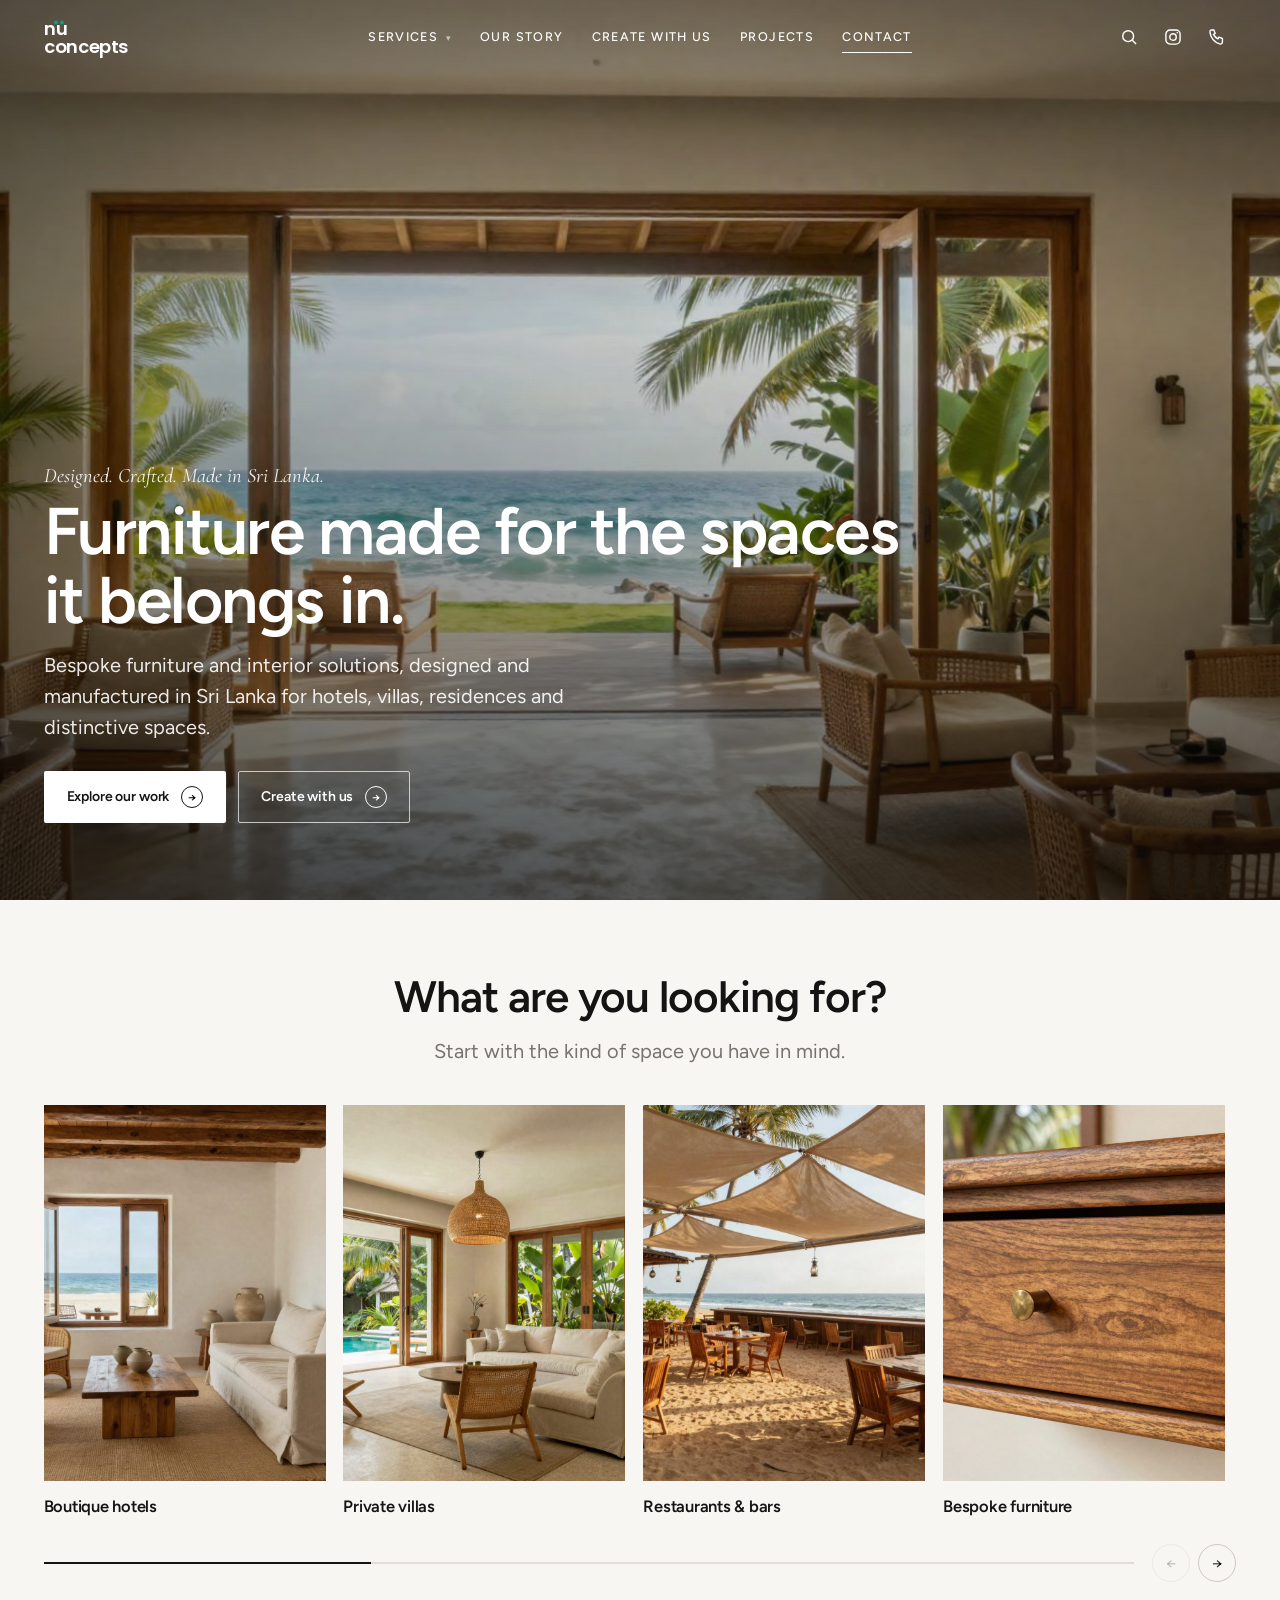
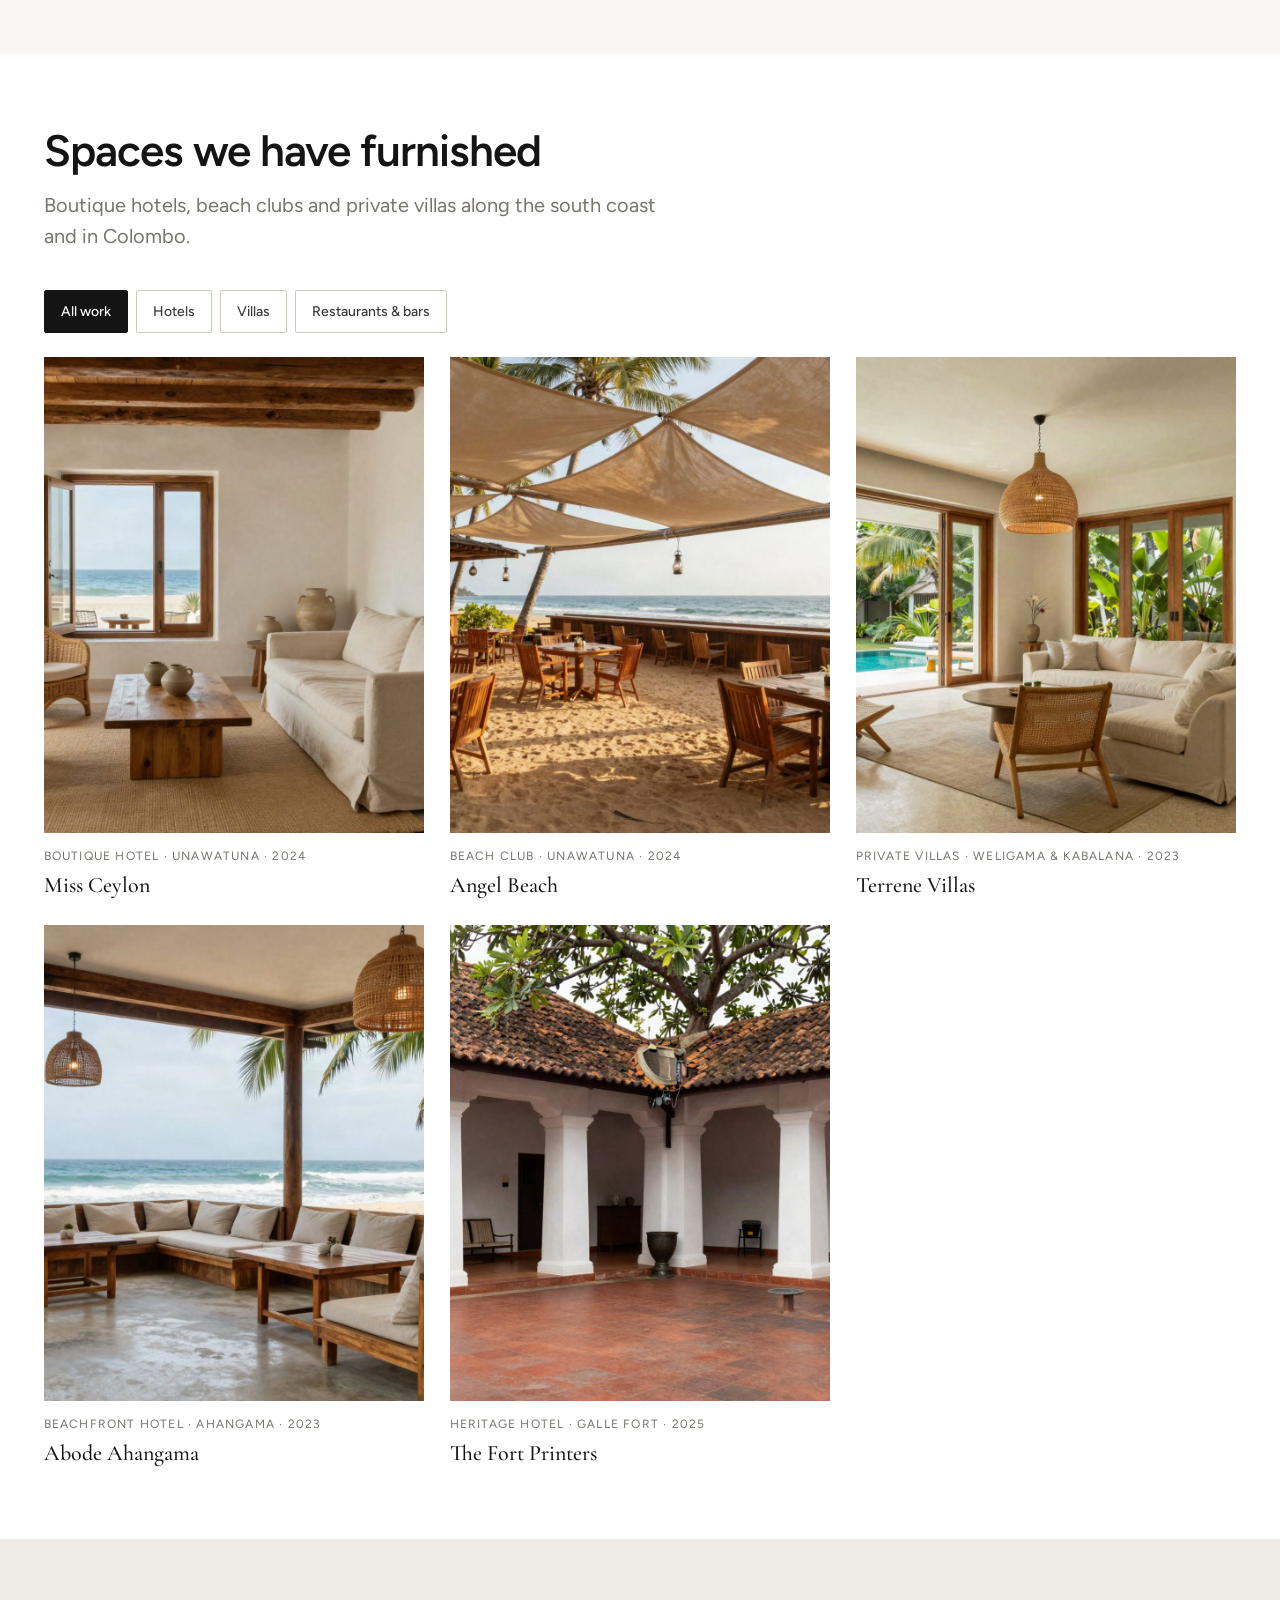
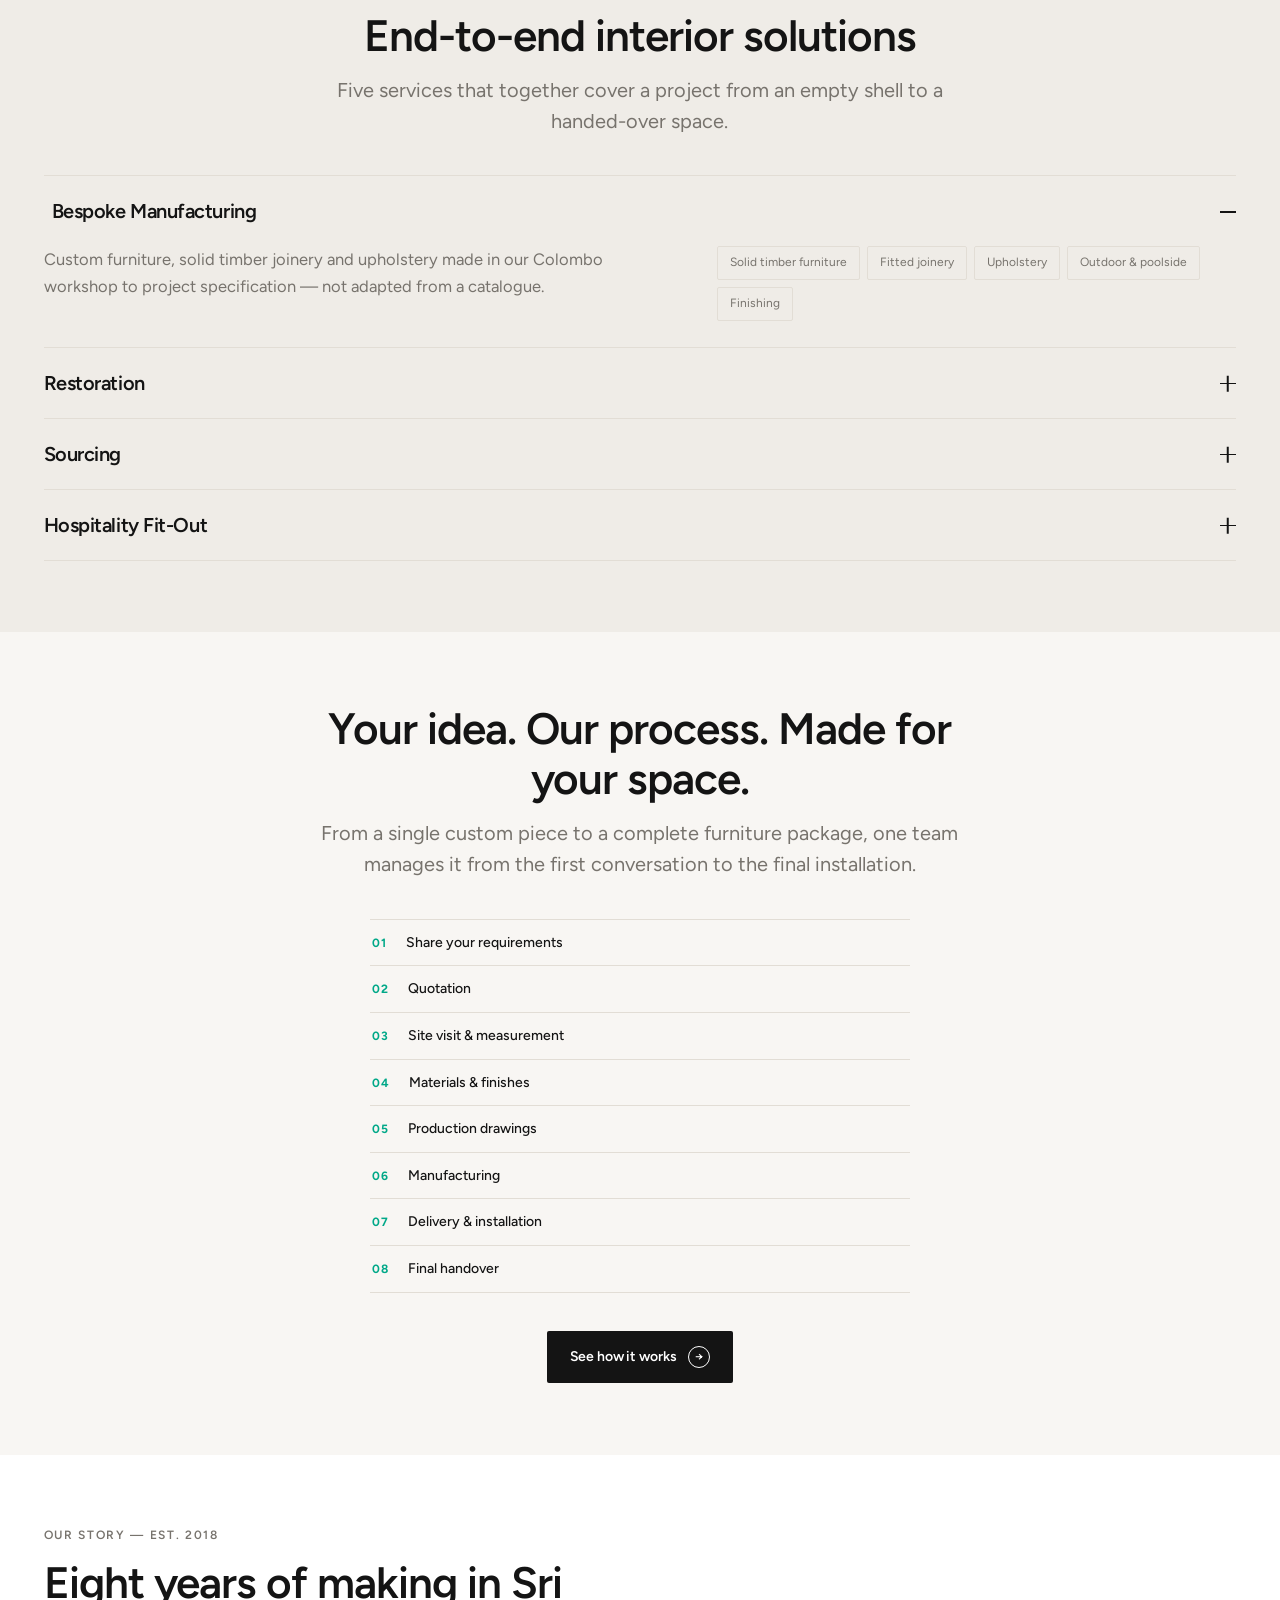
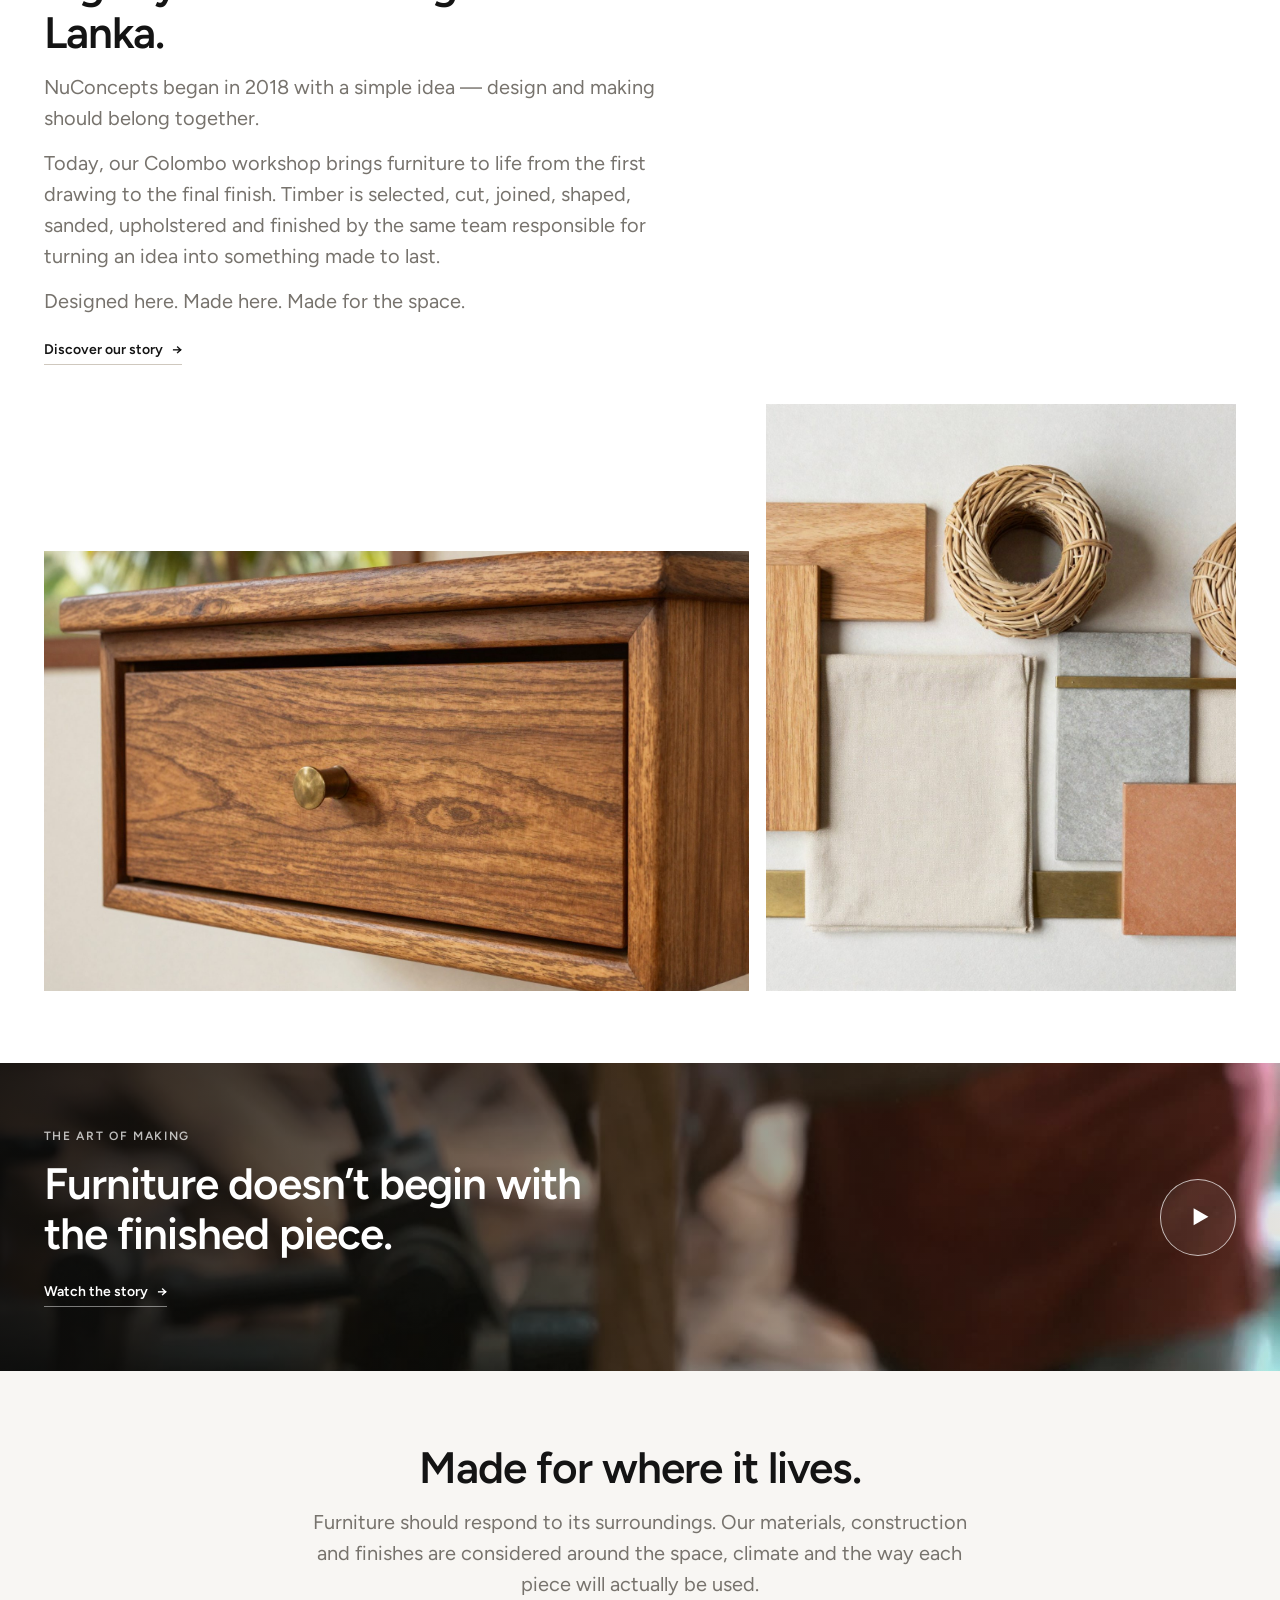
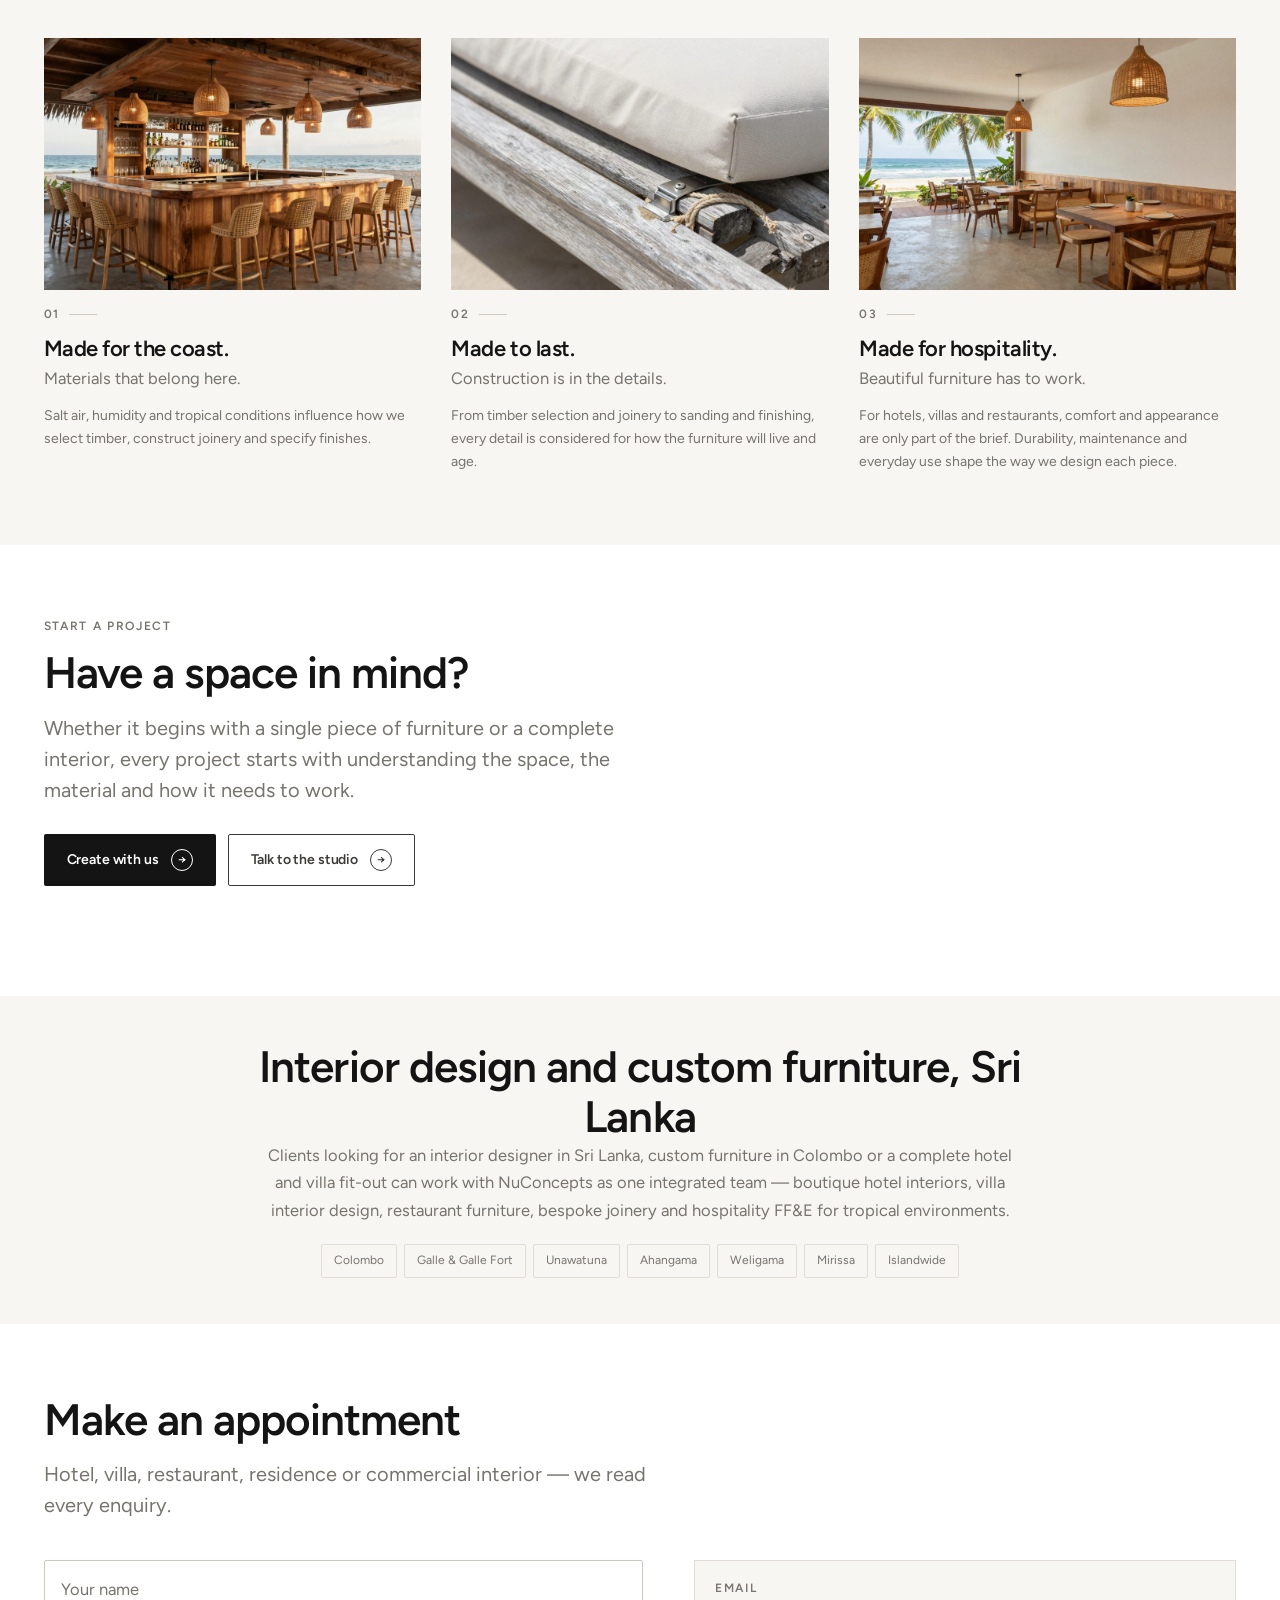
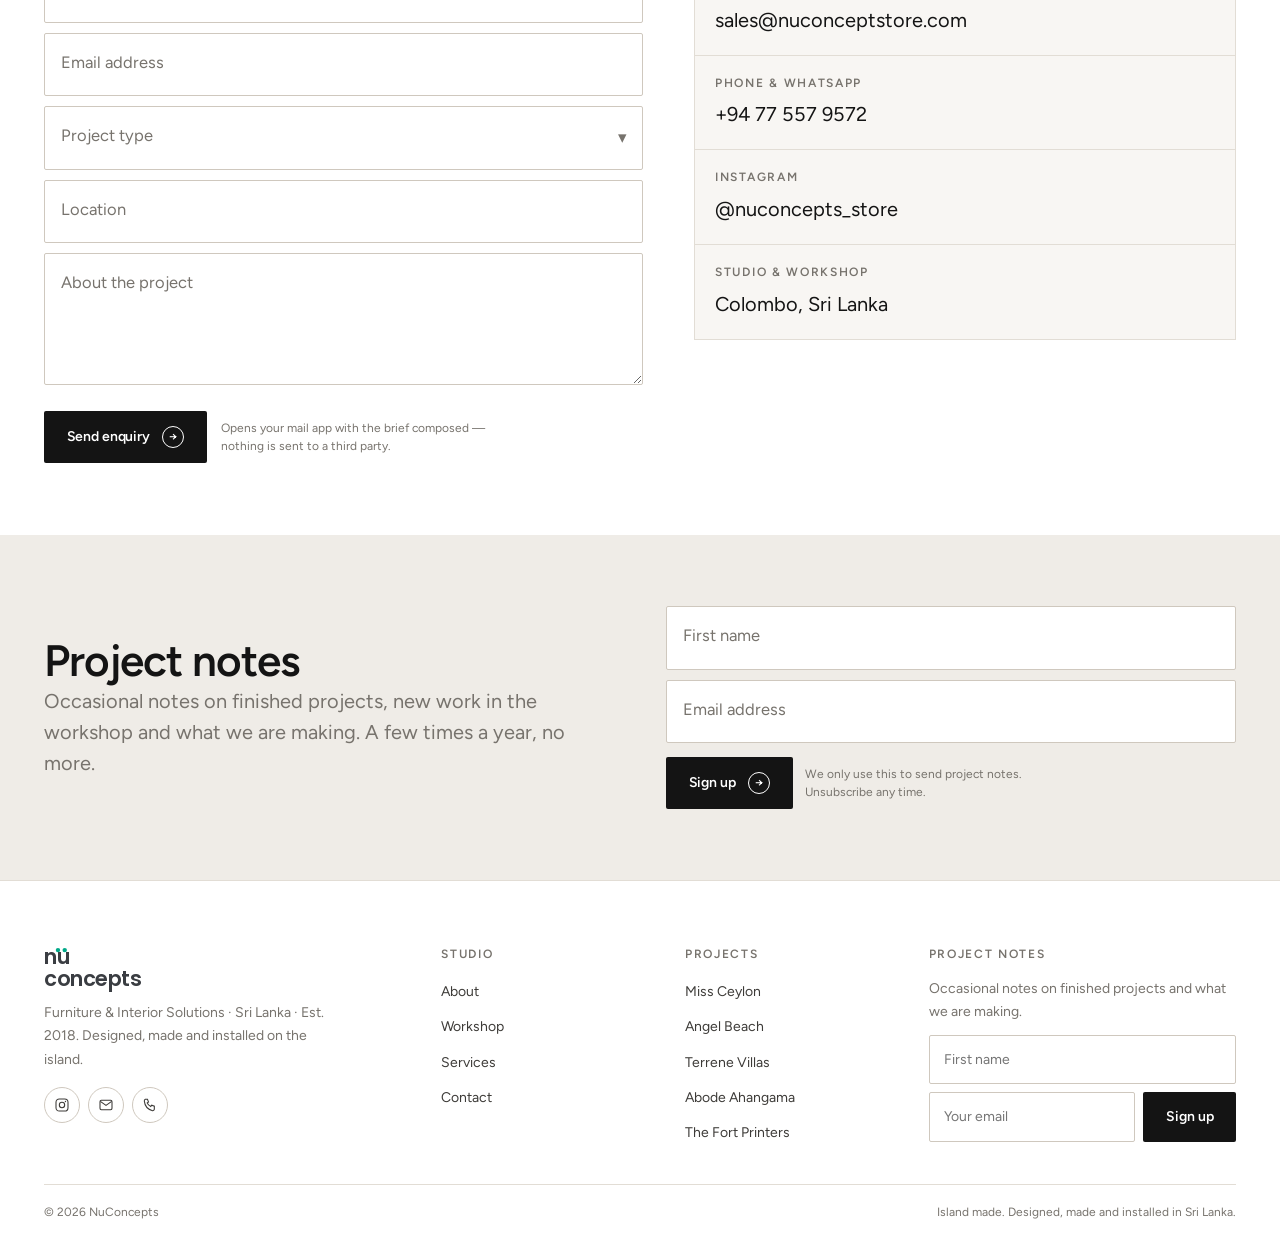
==== commit 154b38d4: "content: drop the two footer tiles They broke the aesthetic at the foot of the page. The footer now " ====
--- a/index.html
+++ b/index.html
@@ -522,17 +522,6 @@
 
 <footer class="site-footer">
   <div class="wrap">
-    <div class="foot-tiles">
-      <a class="foot-tile zoom" href="#film">
-        <span class="media"><img loading="lazy" src="assets/images/workshop.jpg" alt="The NuConcepts workshop in Colombo"></span>
-        <span class="foot-tile__label">See how it is made <i aria-hidden="true">&rarr;</i></span>
-      </a>
-      <a class="foot-tile zoom" href="#contact">
-        <span class="media"><img loading="lazy" src="assets/images/projects/miss-ceylon-01.jpg" alt="Reception of a boutique hotel furnished by NuConcepts"></span>
-        <span class="foot-tile__label">Need help? Let&rsquo;s talk <i aria-hidden="true">&rarr;</i></span>
-      </a>
-    </div>
-
     <div class="foot-grid">
       <div class="foot-about">
         <span class="site-logo site-logo--foot"><svg class="logo" viewBox="0 0 232 104" role="img" aria-label="nu concepts">
--- a/style.css
+++ b/style.css
@@ -517,11 +517,6 @@
 .detail-list a:hover{text-decoration:underline}
 
 /* 14. FOOTER ============================================================== */
-.foot-tiles{display:grid;grid-template-columns:repeat(2,1fr);gap:var(--gutter);background:var(--stone);padding:clamp(20px,2.4vw,32px)}
-.foot-tile .media{width:100%;aspect-ratio:16/7}
-.foot-tile__label{display:flex;align-items:center;justify-content:space-between;gap:10px;padding-top:12px;font-weight:600;color:var(--ink)}
-.foot-tile__label i{font-style:normal;opacity:0;transform:translateX(-5px);transition:opacity var(--dur) var(--ease),transform var(--dur) var(--ease)}
-.foot-tile:hover .foot-tile__label i{opacity:1;transform:none}
 
 .site-footer{background:var(--white);padding:clamp(44px,5vw,76px) 0 22px;border-top:1px solid var(--line)}
 .foot-grid{display:grid;grid-template-columns:1.4fr .8fr .8fr 1.2fr;gap:clamp(24px,3vw,52px)}
@@ -620,8 +615,6 @@
   .work-card .media{aspect-ratio:4/3}
   .steps{grid-template-columns:1fr}
   .foot-grid{grid-template-columns:1fr}
-  .foot-tiles{grid-template-columns:1fr}
-  .foot-tile .media{aspect-ratio:16/9}
 }
 
 @media (prefers-reduced-motion:reduce){
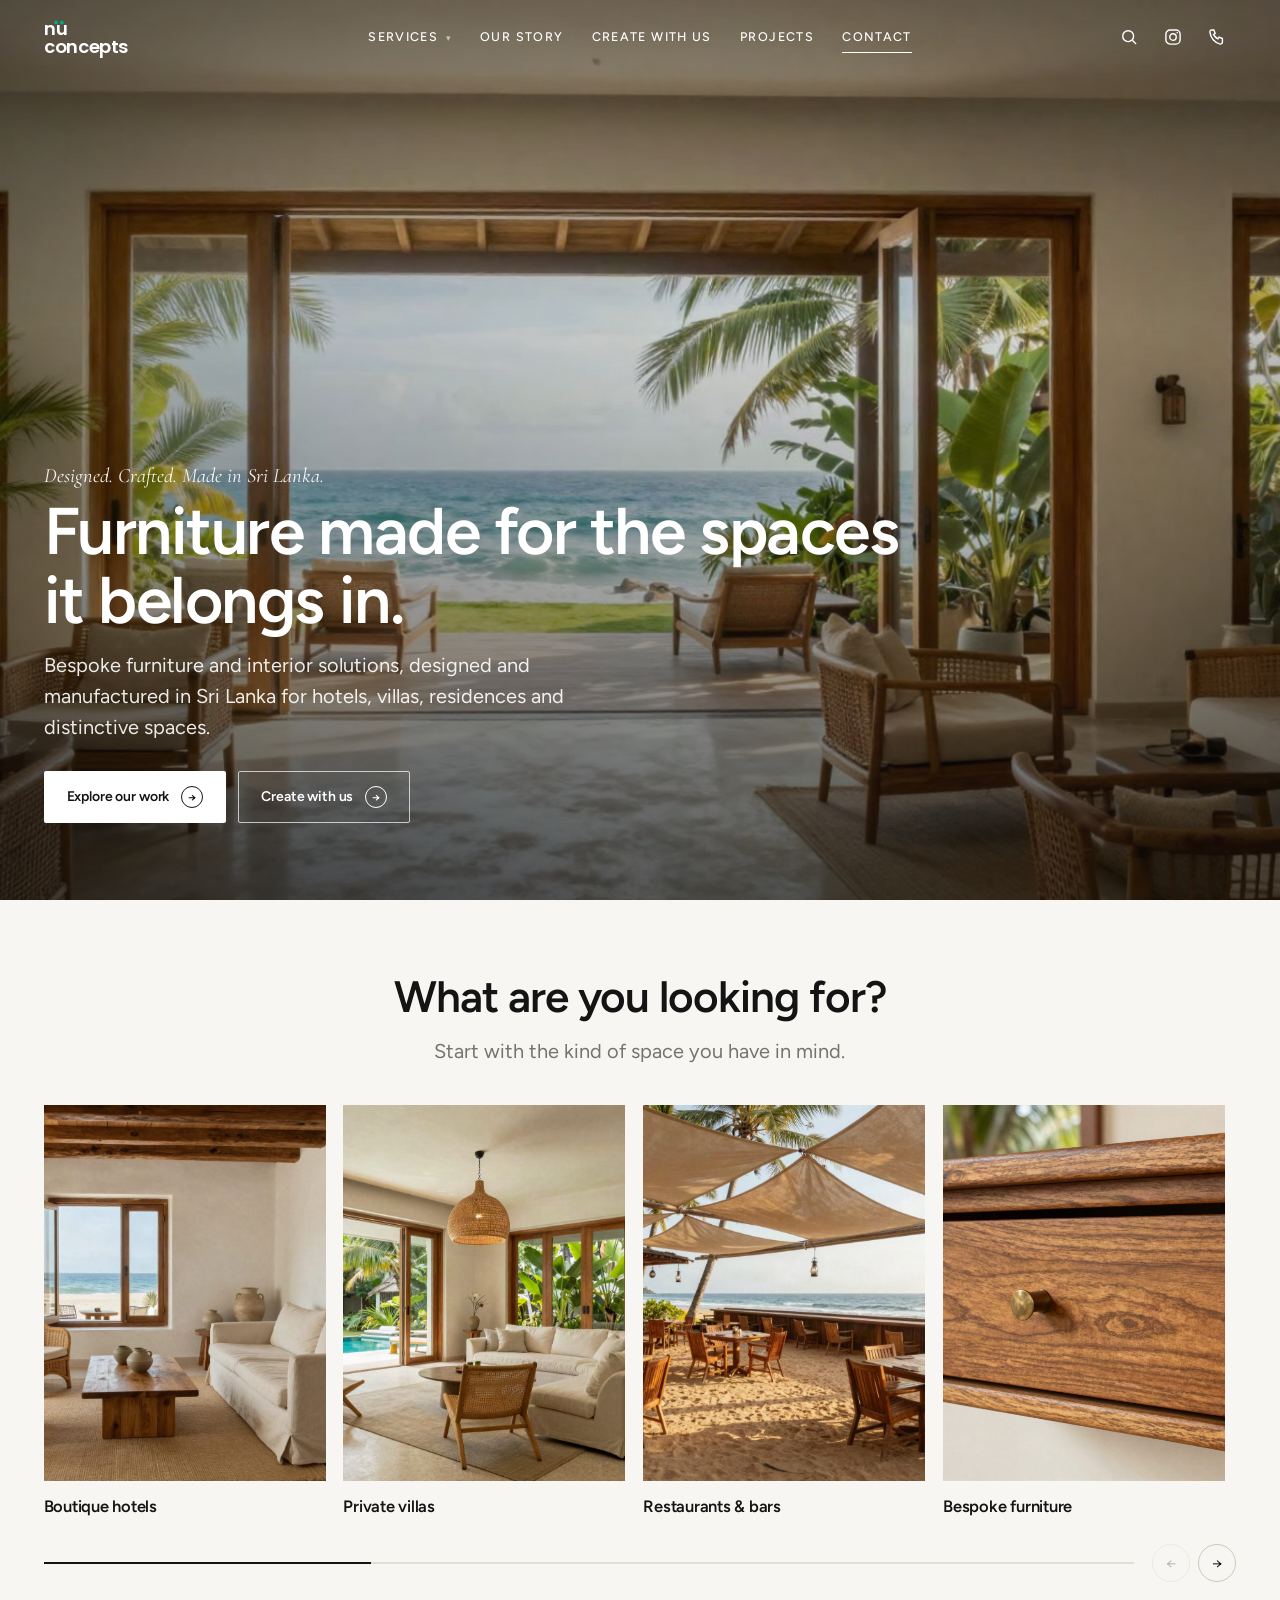
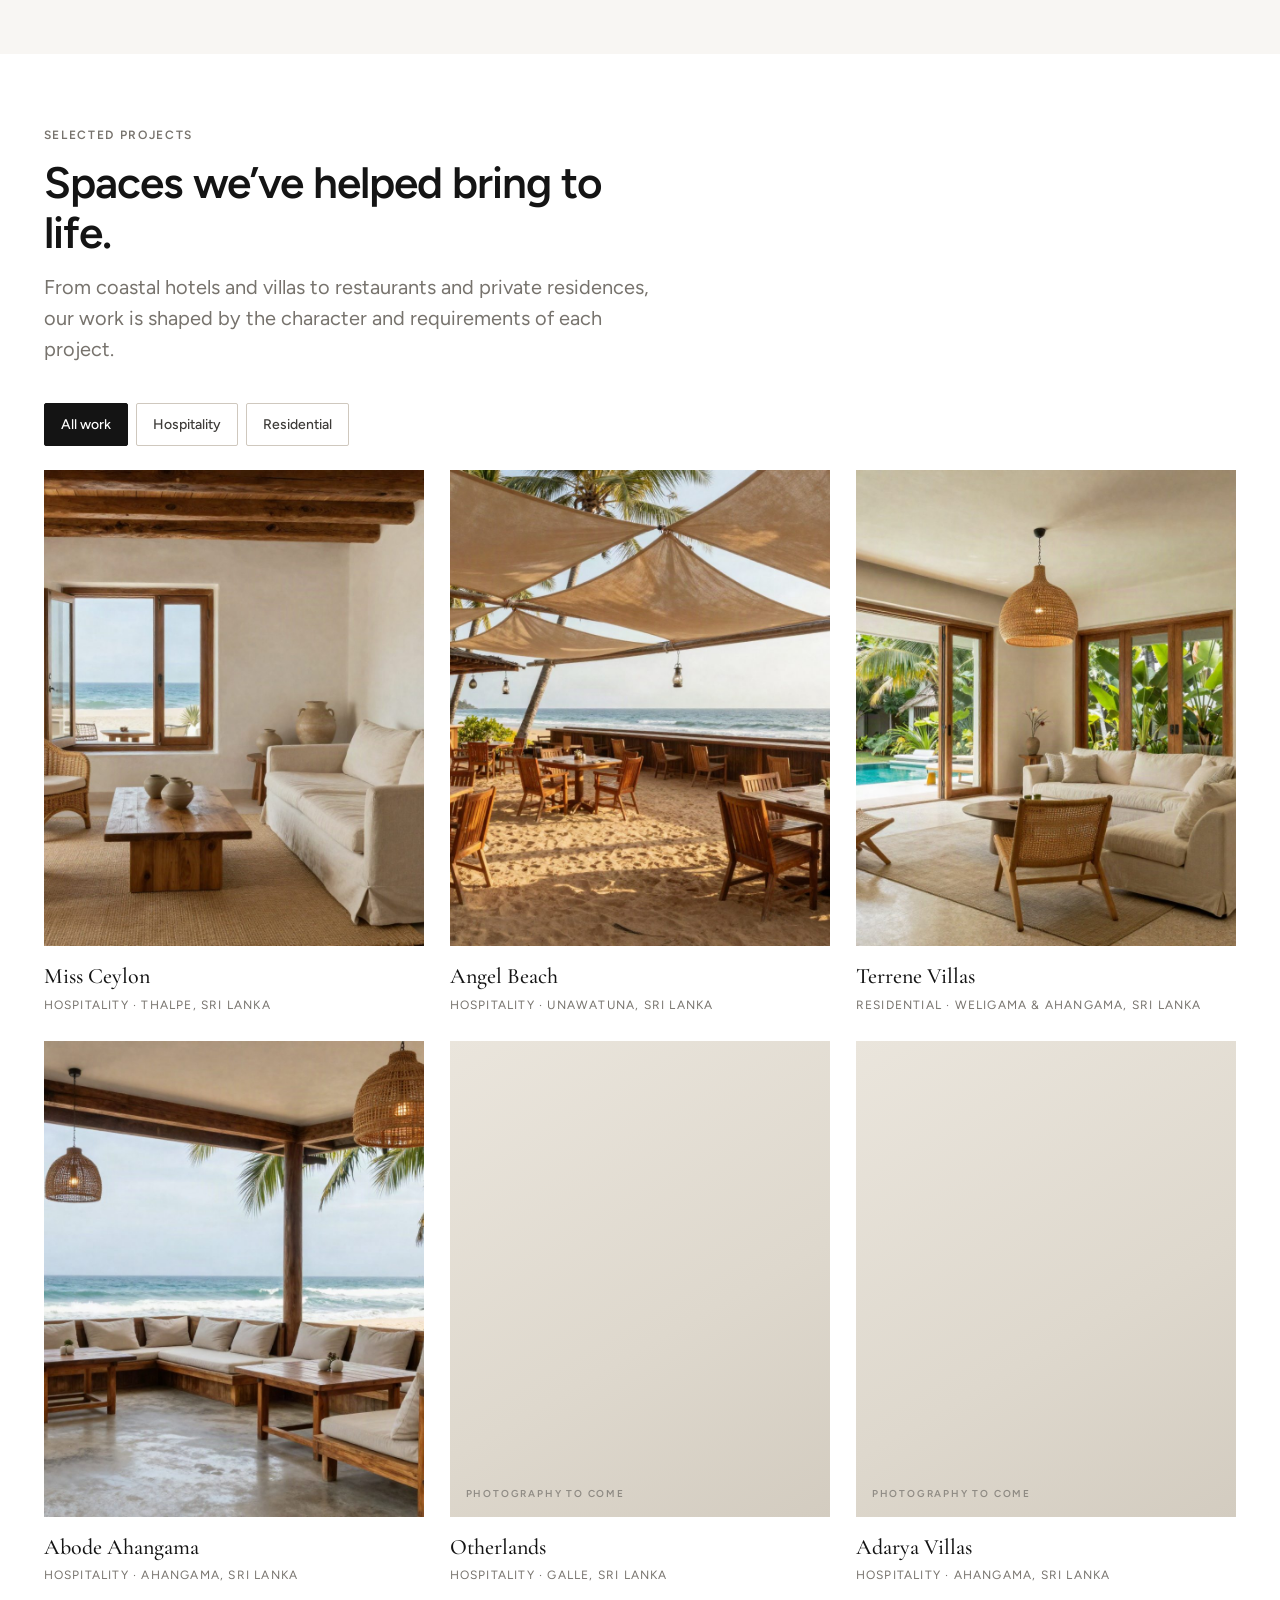
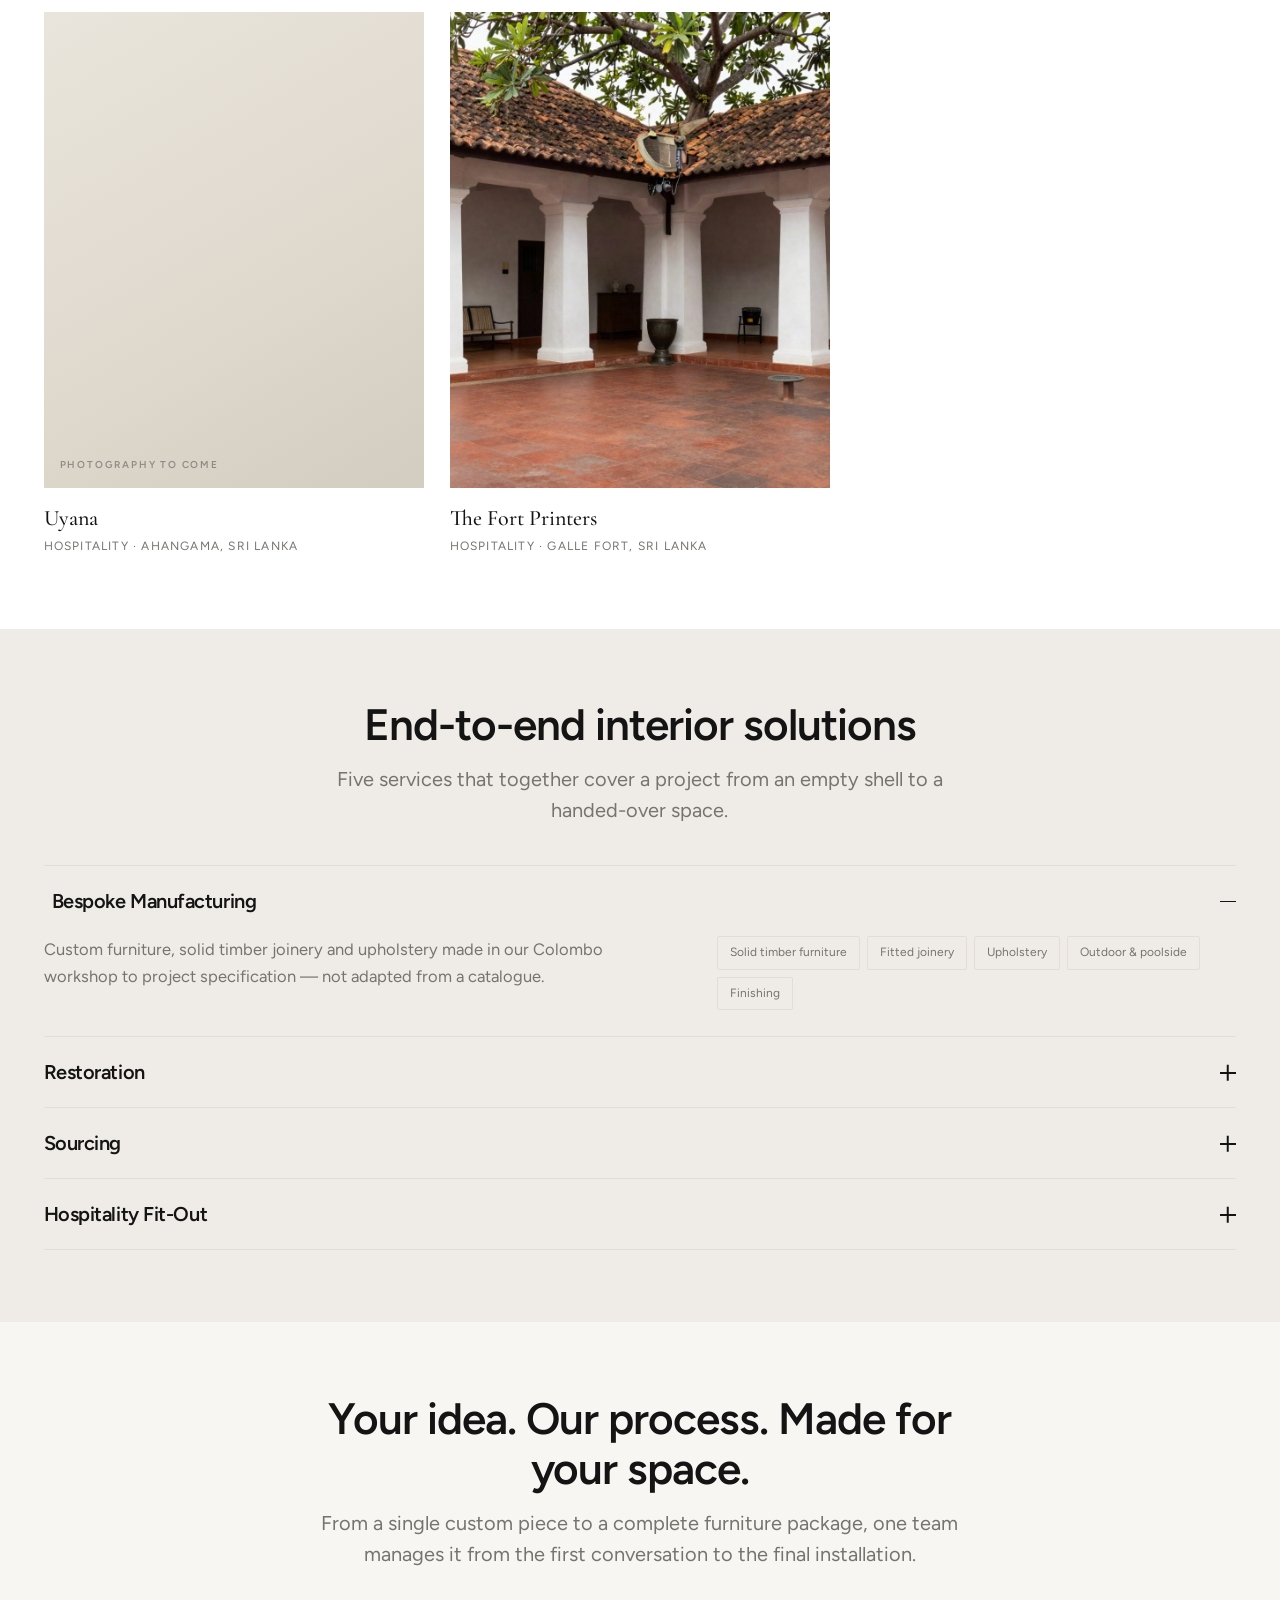
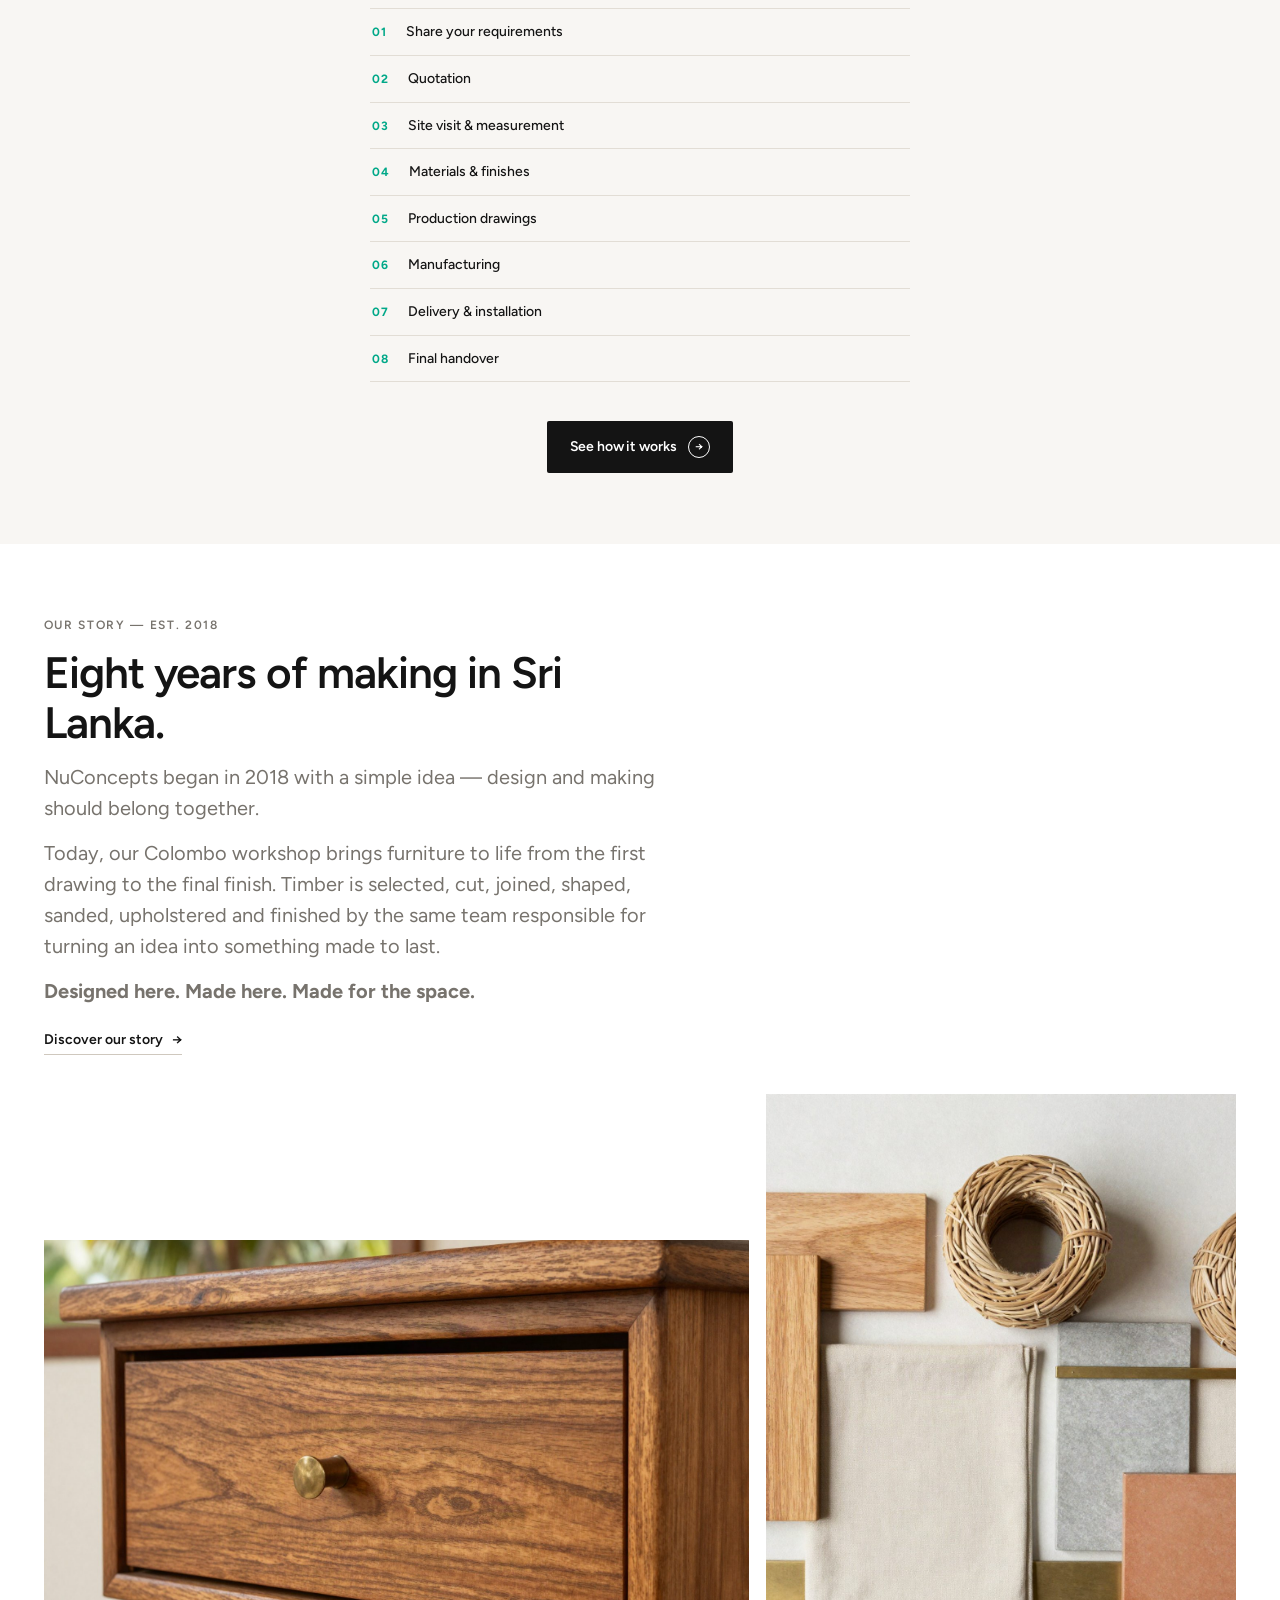
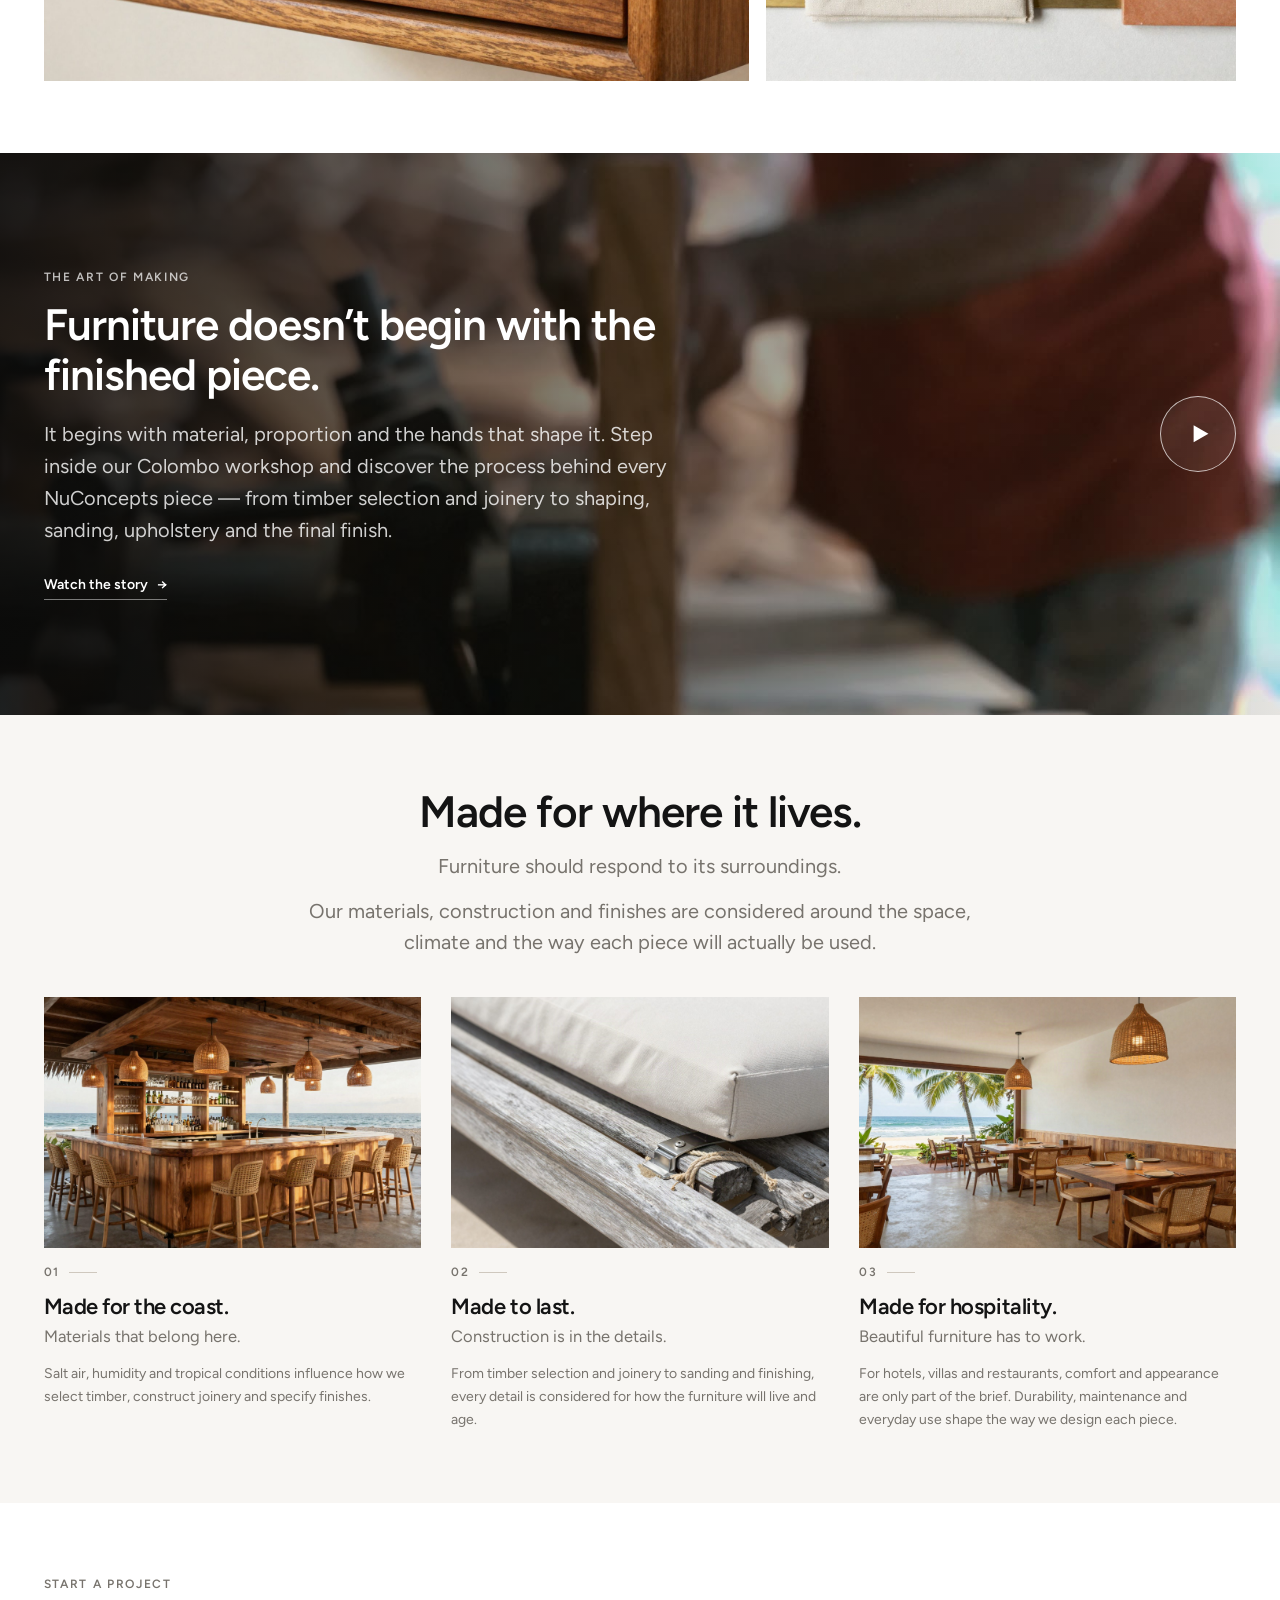
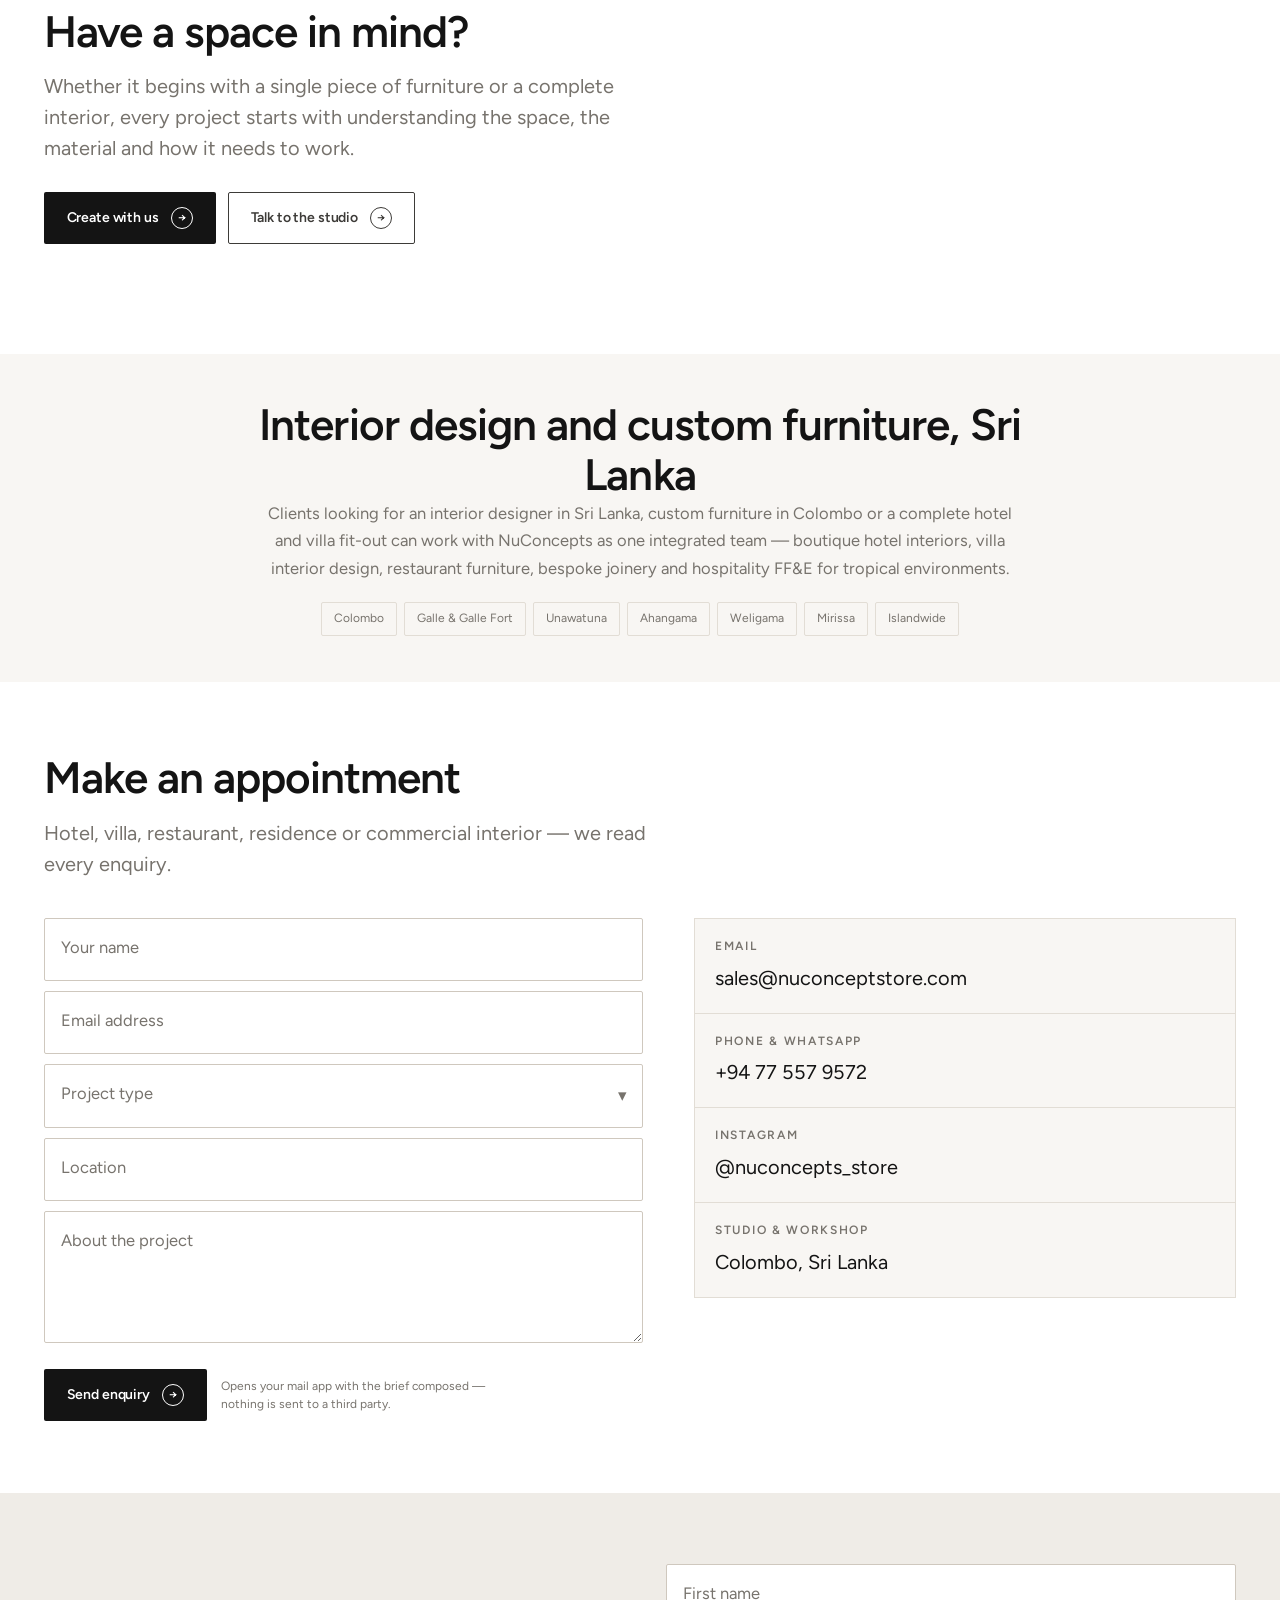
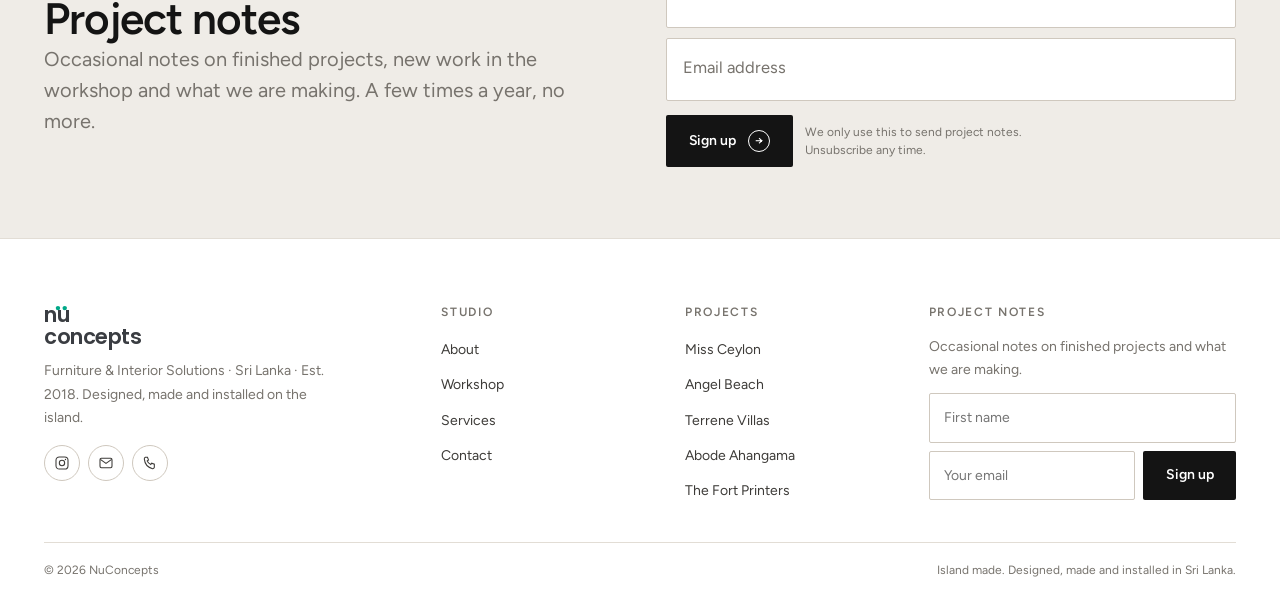
==== commit 92df5d4b: "content: client copy pass — story, cards, film band and projects - the closing line of Our Story is " ====
--- a/index.html
+++ b/index.html
@@ -172,15 +172,15 @@
          second control to learn. -->
     <div class="rail" data-rail data-reveal>
       <ul class="rail-track">
-        <li><a class="tile zoom" href="#work" data-go-filter="hotel">
+        <li><a class="tile zoom" href="#work" data-go-filter="hospitality">
           <span class="media"><img loading="lazy" src="assets/images/projects/miss-ceylon-hero.jpg" alt="Boutique hotel interior"></span>
           <span class="tile__label">Boutique hotels <i aria-hidden="true">&rarr;</i></span>
         </a></li>
-        <li><a class="tile zoom" href="#work" data-go-filter="villa">
+        <li><a class="tile zoom" href="#work" data-go-filter="residential">
           <span class="media"><img loading="lazy" src="assets/images/projects/terrene-villas-hero.jpg" alt="Private villa interior"></span>
           <span class="tile__label">Private villas <i aria-hidden="true">&rarr;</i></span>
         </a></li>
-        <li><a class="tile zoom" href="#work" data-go-filter="fnb">
+        <li><a class="tile zoom" href="#work" data-go-filter="hospitality">
           <span class="media"><img loading="lazy" src="assets/images/projects/angel-beach-hero.jpg" alt="Restaurant and beach club interior"></span>
           <span class="tile__label">Restaurants &amp; bars <i aria-hidden="true">&rarr;</i></span>
         </a></li>
@@ -192,7 +192,7 @@
           <span class="media"><img loading="lazy" src="assets/images/workshop.jpg" alt="The NuConcepts workshop in Colombo"></span>
           <span class="tile__label">The workshop <i aria-hidden="true">&rarr;</i></span>
         </a></li>
-        <li><a class="tile zoom" href="#work" data-go-filter="hotel">
+        <li><a class="tile zoom" href="#work" data-go-filter="hospitality">
           <span class="media"><img loading="lazy" src="assets/images/projects/the-fort-printers-01.jpg" alt="Heritage interior in Galle Fort"></span>
           <span class="tile__label">Heritage fit-out <i aria-hidden="true">&rarr;</i></span>
         </a></li>
@@ -212,42 +212,58 @@
 <section class="section section--white" id="work">
   <div class="wrap">
     <div class="head head--left" data-reveal="fade">
-      <h2>Spaces we have furnished</h2>
-      <p class="lede">Boutique hotels, beach clubs and private villas along the south coast and in Colombo.</p>
+      <p class="eyebrow">Selected projects</p>
+      <h2>Spaces we&rsquo;ve helped bring to life.</h2>
+      <p class="lede">From coastal hotels and villas to restaurants and private residences,
+         our work is shaped by the character and requirements of each project.</p>
     </div>
 
     <div class="filters" role="group" aria-label="Filter projects" data-reveal="fade">
       <button class="filter is-on" data-filter="all" aria-pressed="true">All work</button>
-      <button class="filter" data-filter="hotel" aria-pressed="false">Hotels</button>
-      <button class="filter" data-filter="villa" aria-pressed="false">Villas</button>
-      <button class="filter" data-filter="fnb" aria-pressed="false">Restaurants &amp; bars</button>
+      <button class="filter" data-filter="hospitality" aria-pressed="false">Hospitality</button>
+      <button class="filter" data-filter="residential" aria-pressed="false">Residential</button>
     </div>
 
     <div class="work-grid">
-      <a class="work-card zoom" href="projects/miss-ceylon.html" data-tags="hotel" data-reveal>
-        <span class="media"><img loading="lazy" src="assets/images/projects/miss-ceylon-hero.jpg" alt="Miss Ceylon boutique hotel interior in Unawatuna, Sri Lanka"></span>
-        <p class="work-card__meta">Boutique hotel &middot; Unawatuna &middot; 2024</p>
+      <a class="work-card zoom" href="projects/miss-ceylon.html" data-tags="hospitality" data-reveal>
+        <span class="media"><img loading="lazy" src="assets/images/projects/miss-ceylon-hero.jpg" alt="Miss Ceylon boutique hotel interior in Thalpe, Sri Lanka"></span>
         <h3>Miss Ceylon</h3>
+        <p class="work-card__meta">Hospitality &middot; Thalpe, Sri Lanka</p>
       </a>
-      <a class="work-card zoom" href="projects/angel-beach.html" data-tags="fnb" data-reveal style="--d:80ms">
+      <a class="work-card zoom" href="projects/angel-beach.html" data-tags="hospitality" data-reveal style="--d:80ms">
         <span class="media"><img loading="lazy" src="assets/images/projects/angel-beach-hero.jpg" alt="Angel Beach club and restaurant interior in Unawatuna, Sri Lanka"></span>
-        <p class="work-card__meta">Beach club &middot; Unawatuna &middot; 2024</p>
         <h3>Angel Beach</h3>
+        <p class="work-card__meta">Hospitality &middot; Unawatuna, Sri Lanka</p>
       </a>
-      <a class="work-card zoom" href="projects/terrene-villas.html" data-tags="villa" data-reveal style="--d:160ms">
-        <span class="media"><img loading="lazy" src="assets/images/projects/terrene-villas-hero.jpg" alt="Terrene Villas interior in Weligama and Kabalana, Sri Lanka"></span>
-        <p class="work-card__meta">Private villas &middot; Weligama &amp; Kabalana &middot; 2023</p>
+      <a class="work-card zoom" href="projects/terrene-villas.html" data-tags="residential" data-reveal style="--d:160ms">
+        <span class="media"><img loading="lazy" src="assets/images/projects/terrene-villas-hero.jpg" alt="Terrene Villas interior in Weligama and Ahangama, Sri Lanka"></span>
         <h3>Terrene Villas</h3>
+        <p class="work-card__meta">Residential &middot; Weligama &amp; Ahangama, Sri Lanka</p>
       </a>
-      <a class="work-card zoom" href="projects/abode-ahangama.html" data-tags="hotel" data-reveal>
+      <a class="work-card zoom" href="projects/abode-ahangama.html" data-tags="hospitality" data-reveal>
         <span class="media"><img loading="lazy" src="assets/images/projects/abode-ahangama-hero.jpg" alt="Abode Ahangama beachfront hotel interior in Ahangama, Sri Lanka"></span>
-        <p class="work-card__meta">Beachfront hotel &middot; Ahangama &middot; 2023</p>
         <h3>Abode Ahangama</h3>
+        <p class="work-card__meta">Hospitality &middot; Ahangama, Sri Lanka</p>
       </a>
-      <a class="work-card zoom" href="projects/the-fort-printers.html" data-tags="hotel" data-reveal style="--d:80ms">
+      <div class="work-card" data-tags="hospitality" data-reveal style="--d:80ms">
+        <span class="media media--empty" data-label="Photography to come"></span>
+        <h3>Otherlands</h3>
+        <p class="work-card__meta">Hospitality &middot; Galle, Sri Lanka</p>
+      </div>
+      <div class="work-card" data-tags="hospitality" data-reveal style="--d:160ms">
+        <span class="media media--empty" data-label="Photography to come"></span>
+        <h3>Adarya Villas</h3>
+        <p class="work-card__meta">Hospitality &middot; Ahangama, Sri Lanka</p>
+      </div>
+      <div class="work-card" data-tags="hospitality" data-reveal>
+        <span class="media media--empty" data-label="Photography to come"></span>
+        <h3>Uyana</h3>
+        <p class="work-card__meta">Hospitality &middot; Ahangama, Sri Lanka</p>
+      </div>
+      <a class="work-card zoom" href="projects/the-fort-printers.html" data-tags="hospitality" data-reveal style="--d:80ms">
         <span class="media"><img loading="lazy" src="assets/images/projects/the-fort-printers-hero.jpg" alt="The Fort Printers heritage hotel interior in Galle Fort, Sri Lanka"></span>
-        <p class="work-card__meta">Heritage hotel &middot; Galle Fort &middot; 2025</p>
         <h3>The Fort Printers</h3>
+        <p class="work-card__meta">Hospitality &middot; Galle Fort, Sri Lanka</p>
       </a>
     </div>
   </div>
@@ -334,7 +350,7 @@
          drawing to the final finish. Timber is selected, cut, joined, shaped, sanded,
          upholstered and finished by the same team responsible for turning an idea into
          something made to last.</p>
-      <p class="lede">Designed here. Made here. Made for the space.</p>
+      <p class="lede"><strong>Designed here. Made here. Made for the space.</strong></p>
       <p style="margin-top:18px"><a class="tlink" href="#film">Discover our story <i aria-hidden="true">&rarr;</i></a></p>
     </div>
     <div class="story-grid">
@@ -351,6 +367,10 @@
     <div class="film-copy" data-reveal="fade">
       <p class="eyebrow">The art of making</p>
       <h2>Furniture doesn&rsquo;t begin with the finished piece.</h2>
+      <p class="film-lede">It begins with material, proportion and the hands that shape
+         it. Step inside our Colombo workshop and discover the process behind every
+         NuConcepts piece &mdash; from timber selection and joinery to shaping, sanding,
+         upholstery and the final finish.</p>
       <!-- href is the clip itself, so this still works with no JS; the script
            upgrades it to an in-page player. -->
       <p><a class="tlink" href="assets/video/story.mp4" data-film>Watch the story
@@ -367,9 +387,9 @@
   <div class="wrap">
     <div class="head" data-reveal="fade">
       <h2>Made for where it lives.</h2>
-      <p class="lede">Furniture should respond to its surroundings. Our materials,
-         construction and finishes are considered around the space, climate and the
-         way each piece will actually be used.</p>
+      <p class="lede">Furniture should respond to its surroundings.</p>
+      <p class="lede">Our materials, construction and finishes are considered around the
+         space, climate and the way each piece will actually be used.</p>
     </div>
     <div class="notes">
       <article class="note" data-reveal>
--- a/style.css
+++ b/style.css
@@ -350,11 +350,14 @@
 .work-card{display:block;transition:opacity var(--dur) var(--ease),filter var(--dur) var(--ease)}
 .work-card.is-filtered{opacity:.16;filter:grayscale(1);pointer-events:none}
 .work-card .media{width:100%;aspect-ratio:4/5}
+.work-card h3{
+  font-family:var(--serif);font-size:clamp(22px,1.6vw,28px);font-weight:500;
+  letter-spacing:0;margin-top:16px;
+}
 .work-card__meta{
   font-size:var(--t-xs);letter-spacing:.1em;text-transform:uppercase;
-  color:var(--muted);margin:14px 0 4px;
-}
-.work-card h3{font-family:var(--serif);font-size:clamp(22px,1.6vw,28px);font-weight:500;letter-spacing:0}
+  color:var(--muted);margin:5px 0 0;
+}
 
 /* 8. FEATURE ============================================================== */
 
@@ -424,9 +427,13 @@
 }
 .film-inner{
   position:relative;z-index:2;display:flex;align-items:center;justify-content:space-between;
-  gap:28px;padding:clamp(38px,5vw,74px) 0;
-}
-.film-copy{max-width:min(52%,560px)}
+  gap:34px;padding:clamp(66px,9vw,142px) 0;
+}
+.film-copy{max-width:min(58%,660px)}
+.film-lede{
+  max-width:54ch;margin:0 0 24px;color:rgba(255,255,255,.8);
+  font-size:var(--t-lg);line-height:1.6;
+}
 .film .eyebrow{color:rgba(255,255,255,.72)}
 .film h2{color:#fff;max-width:22ch;margin-bottom:18px}
 .film .tlink{color:#fff;border-bottom-color:rgba(255,255,255,.45)}
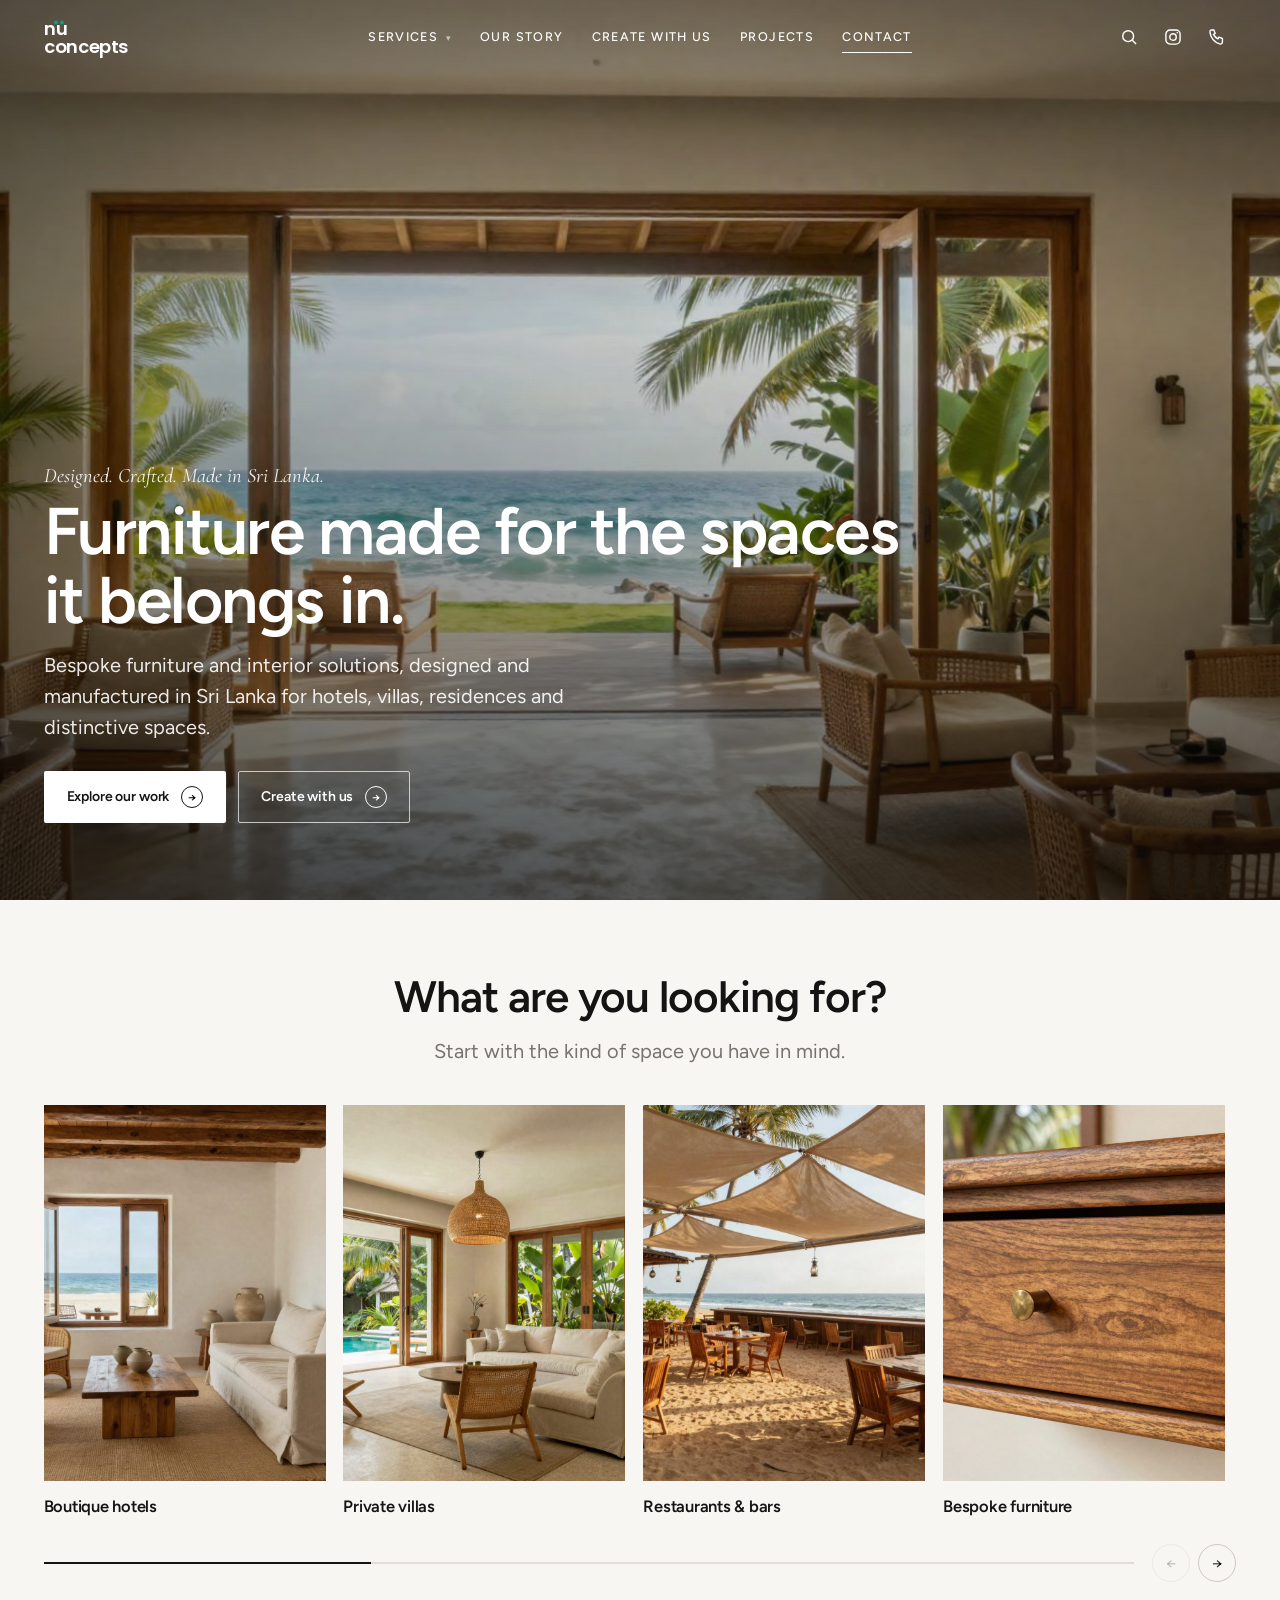
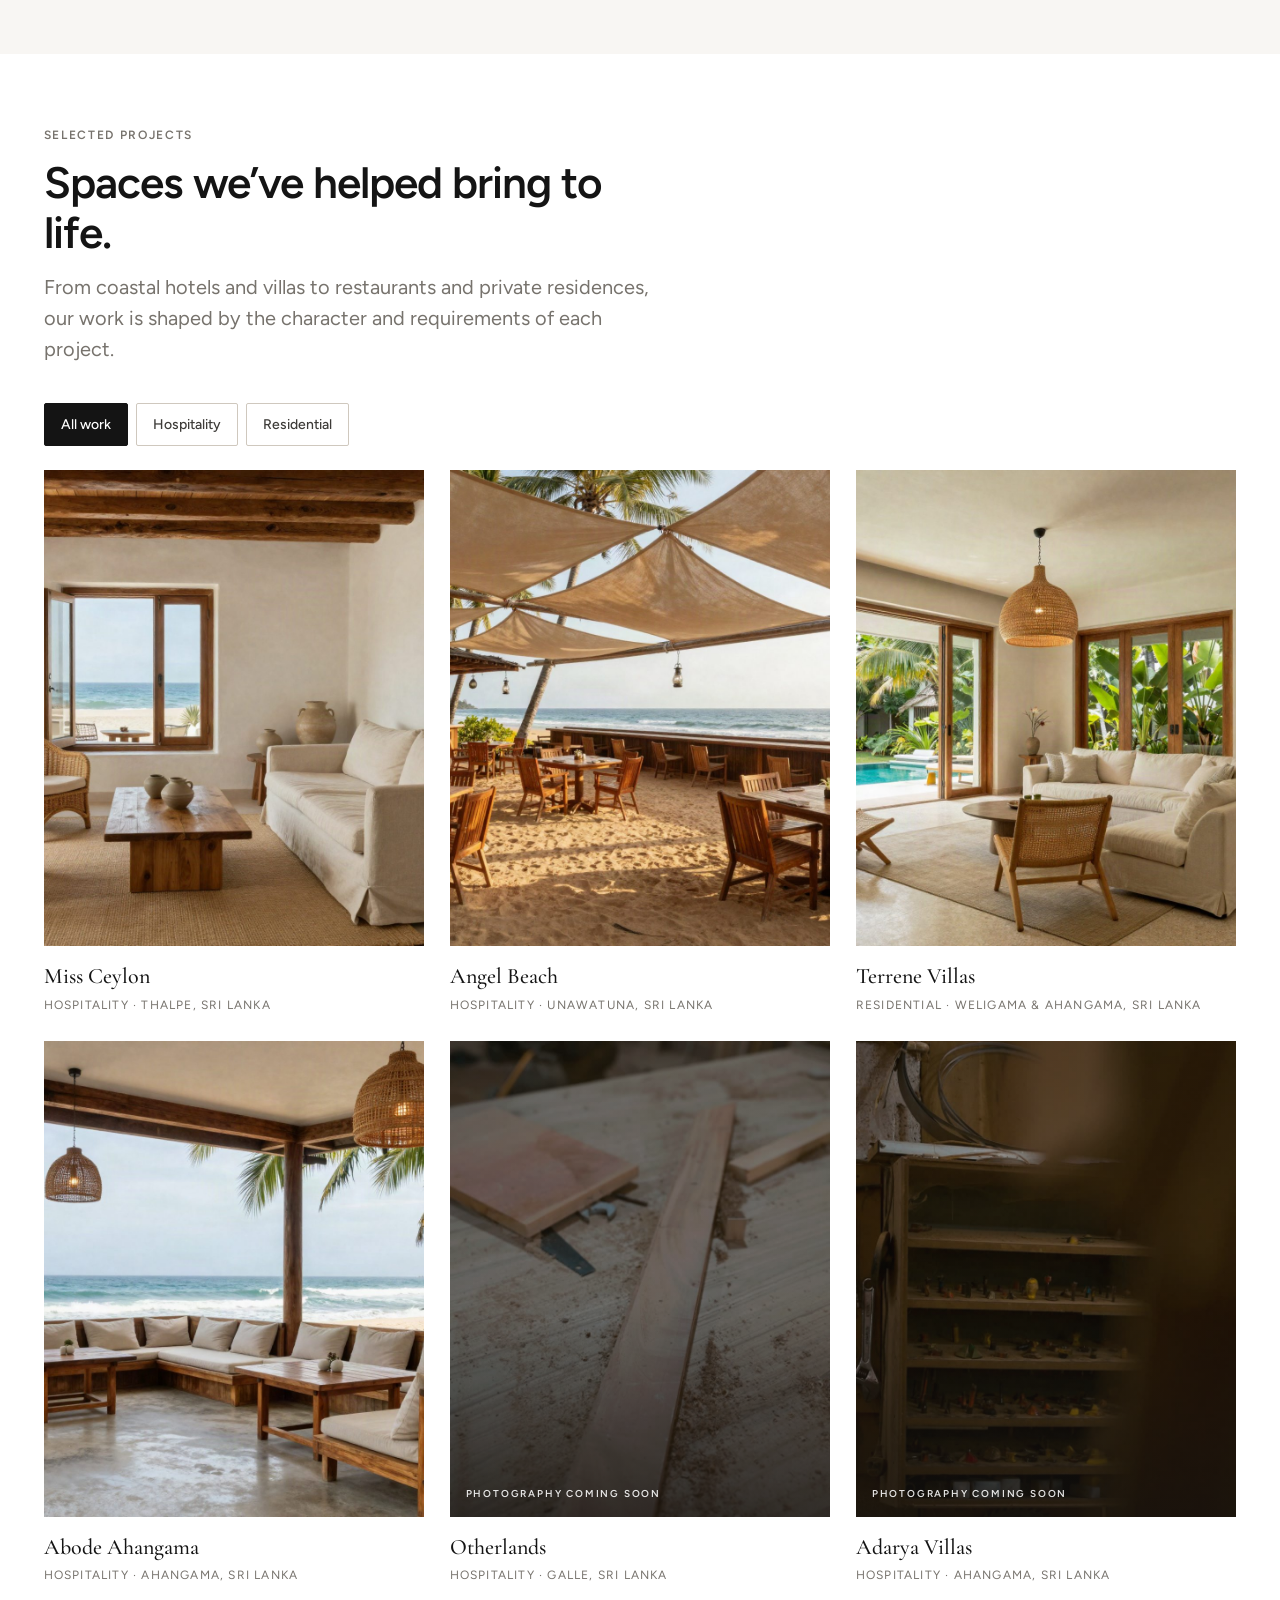
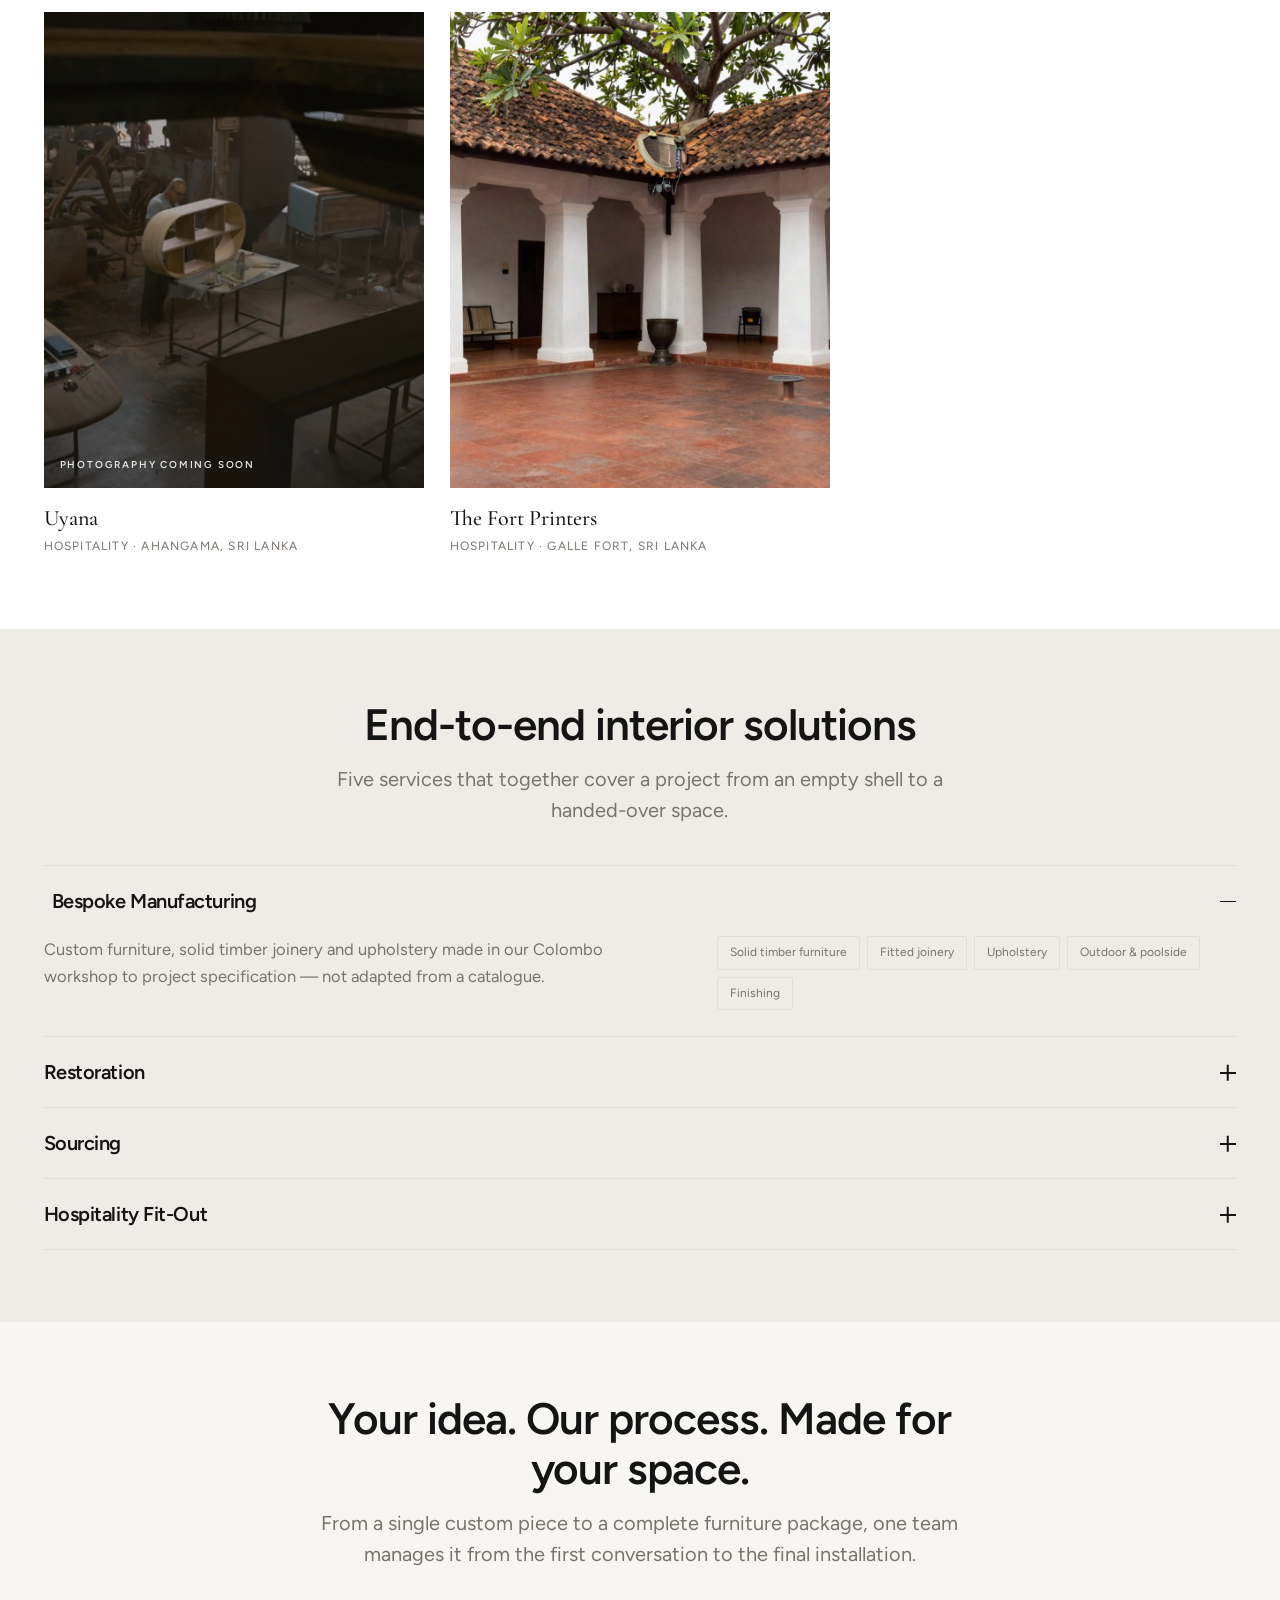
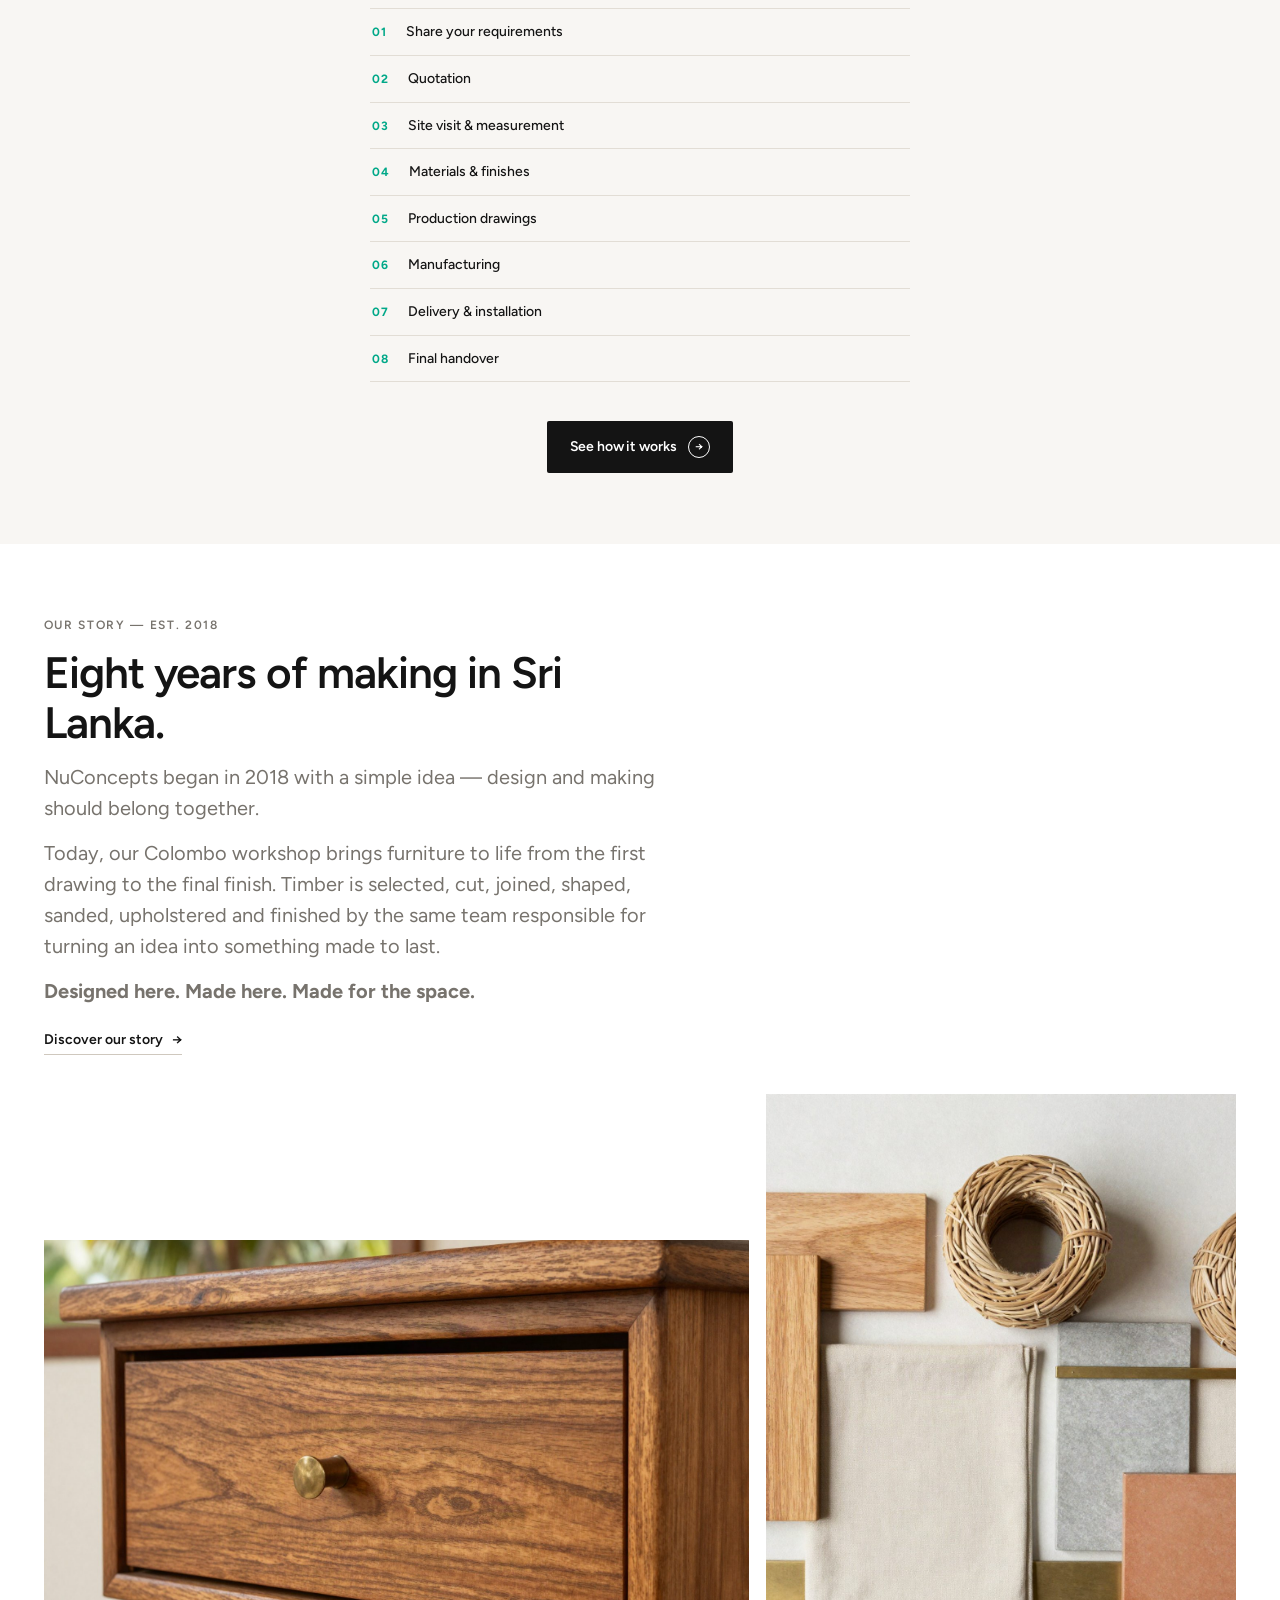
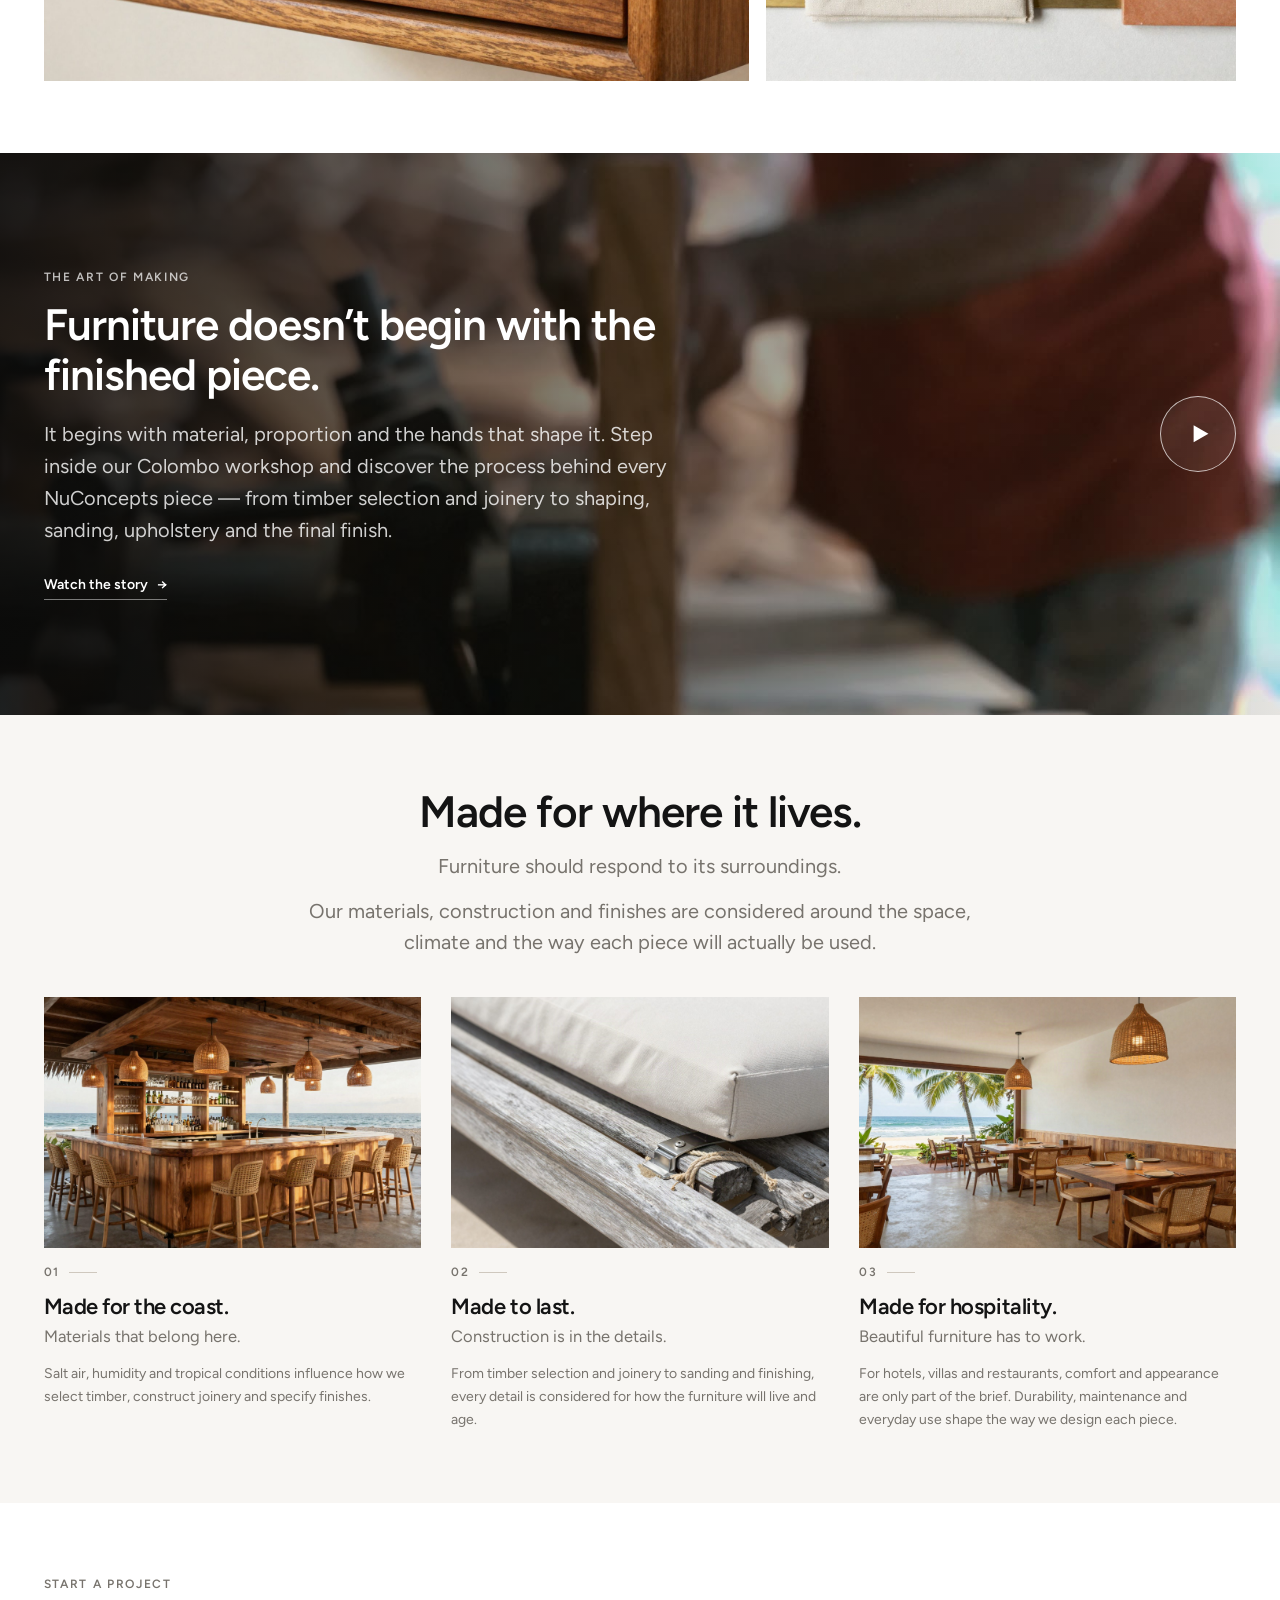
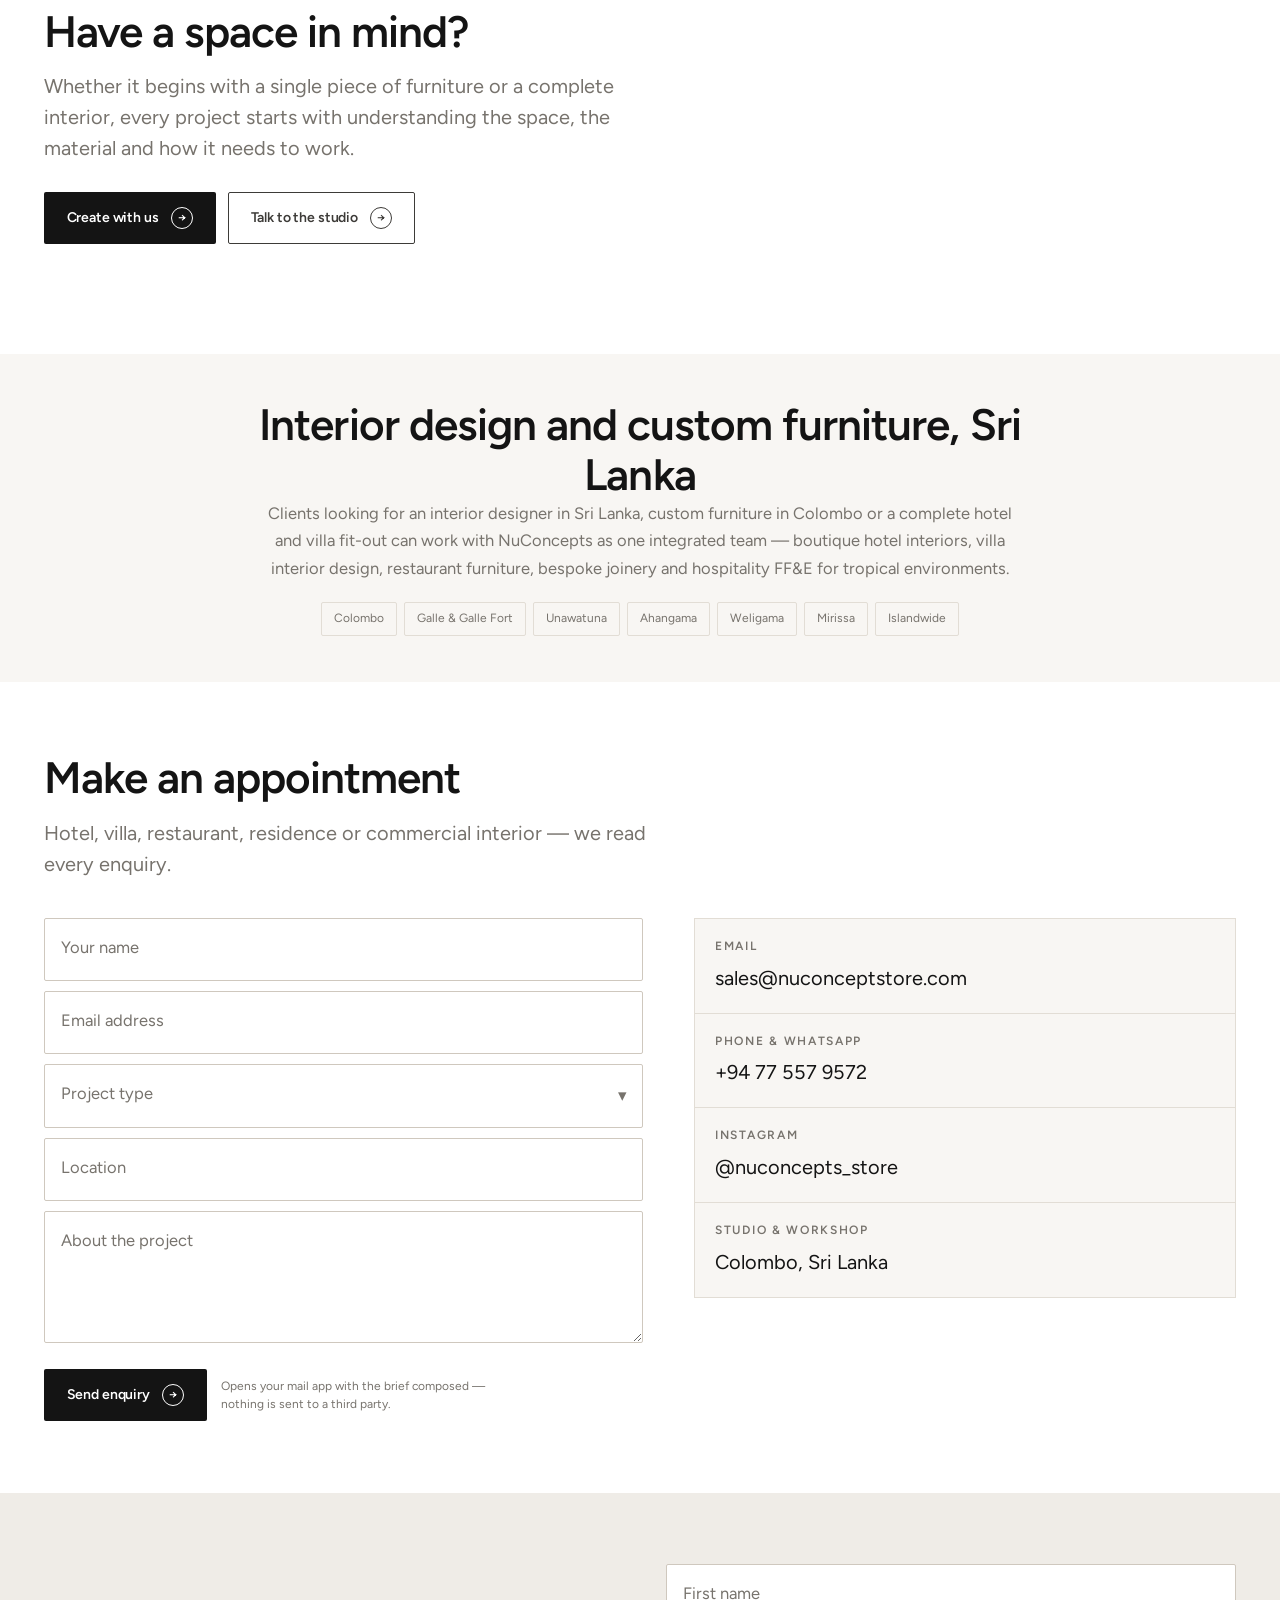
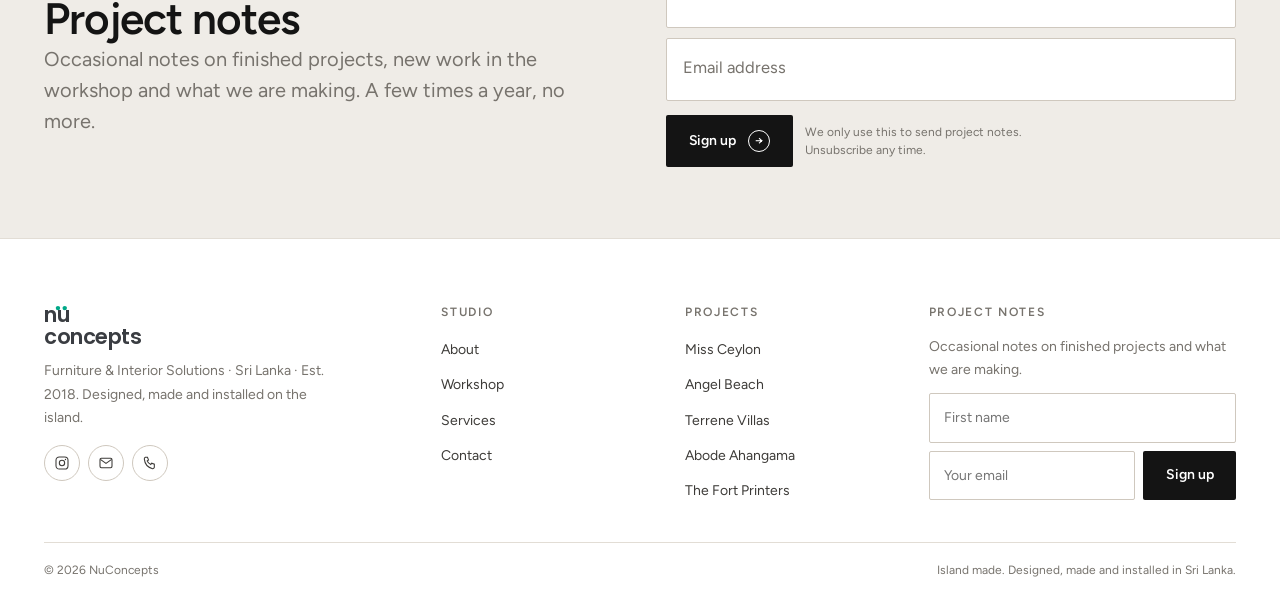
==== commit b5550a45: "content: fill the three pending project cards The grey stand-ins left holes in the grid. The three c" ====
--- a/index.html
+++ b/index.html
@@ -246,17 +246,17 @@
         <p class="work-card__meta">Hospitality &middot; Ahangama, Sri Lanka</p>
       </a>
       <div class="work-card" data-tags="hospitality" data-reveal style="--d:80ms">
-        <span class="media media--empty" data-label="Photography to come"></span>
+        <span class="media media--pending" data-label="Photography coming soon"><img loading="lazy" src="assets/images/projects/pending-01.jpg" alt="Timber laid out and marked up in the NuConcepts workshop"></span>
         <h3>Otherlands</h3>
         <p class="work-card__meta">Hospitality &middot; Galle, Sri Lanka</p>
       </div>
       <div class="work-card" data-tags="hospitality" data-reveal style="--d:160ms">
-        <span class="media media--empty" data-label="Photography to come"></span>
+        <span class="media media--pending" data-label="Photography coming soon"><img loading="lazy" src="assets/images/projects/pending-02.jpg" alt="Cutters and tooling on the workshop rack"></span>
         <h3>Adarya Villas</h3>
         <p class="work-card__meta">Hospitality &middot; Ahangama, Sri Lanka</p>
       </div>
       <div class="work-card" data-tags="hospitality" data-reveal>
-        <span class="media media--empty" data-label="Photography to come"></span>
+        <span class="media media--pending" data-label="Photography coming soon"><img loading="lazy" src="assets/images/projects/pending-03.jpg" alt="A panel being run down on the saw in the Colombo workshop"></span>
         <h3>Uyana</h3>
         <p class="work-card__meta">Hospitality &middot; Ahangama, Sri Lanka</p>
       </div>
--- a/style.css
+++ b/style.css
@@ -145,6 +145,18 @@
 /* Designed stand-in when a photograph has not been supplied yet. */
 .media--empty{background:linear-gradient(150deg,#EAE5DC,#DED8CD 60%,#D3CCC0)}
 .media--empty img{display:none}
+/* A project whose own photography has not arrived yet. Workshop imagery,
+   dimmed, with the status stated over it — so the card reads as deliberate
+   without the picture passing for a photograph of the place itself. */
+.media--pending::after{
+  content:"";position:absolute;inset:0;z-index:1;
+  background:linear-gradient(180deg,rgba(22,19,16,.34),rgba(22,19,16,.34) 55%,rgba(22,19,16,.72));
+}
+.media--pending::before{
+  content:attr(data-label);position:absolute;z-index:2;left:0;right:0;bottom:0;
+  padding:14px 16px;font-size:10px;letter-spacing:.18em;text-transform:uppercase;
+  font-weight:600;color:rgba(255,255,255,.88);
+}
 .media--empty::before{
   content:attr(data-label);position:absolute;left:0;right:0;bottom:0;
   padding:14px 16px;font-size:10px;letter-spacing:.18em;text-transform:uppercase;
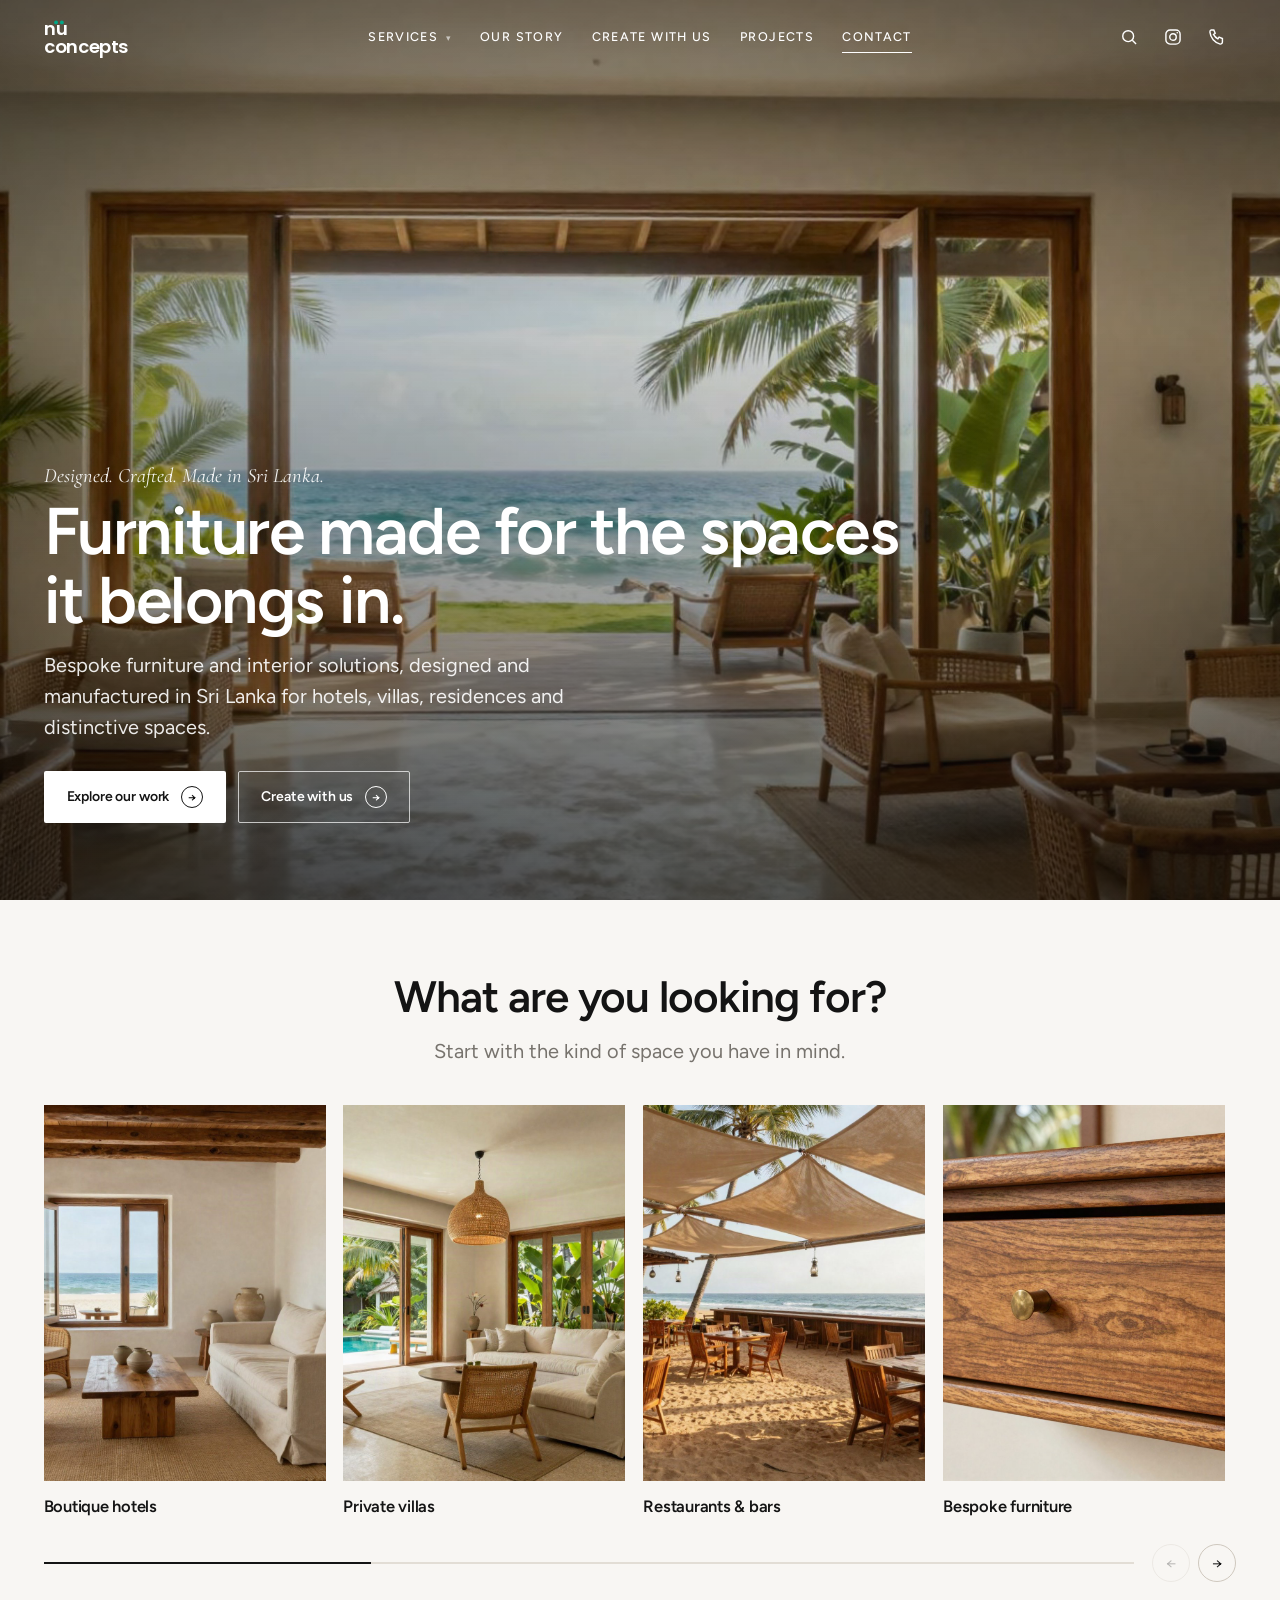
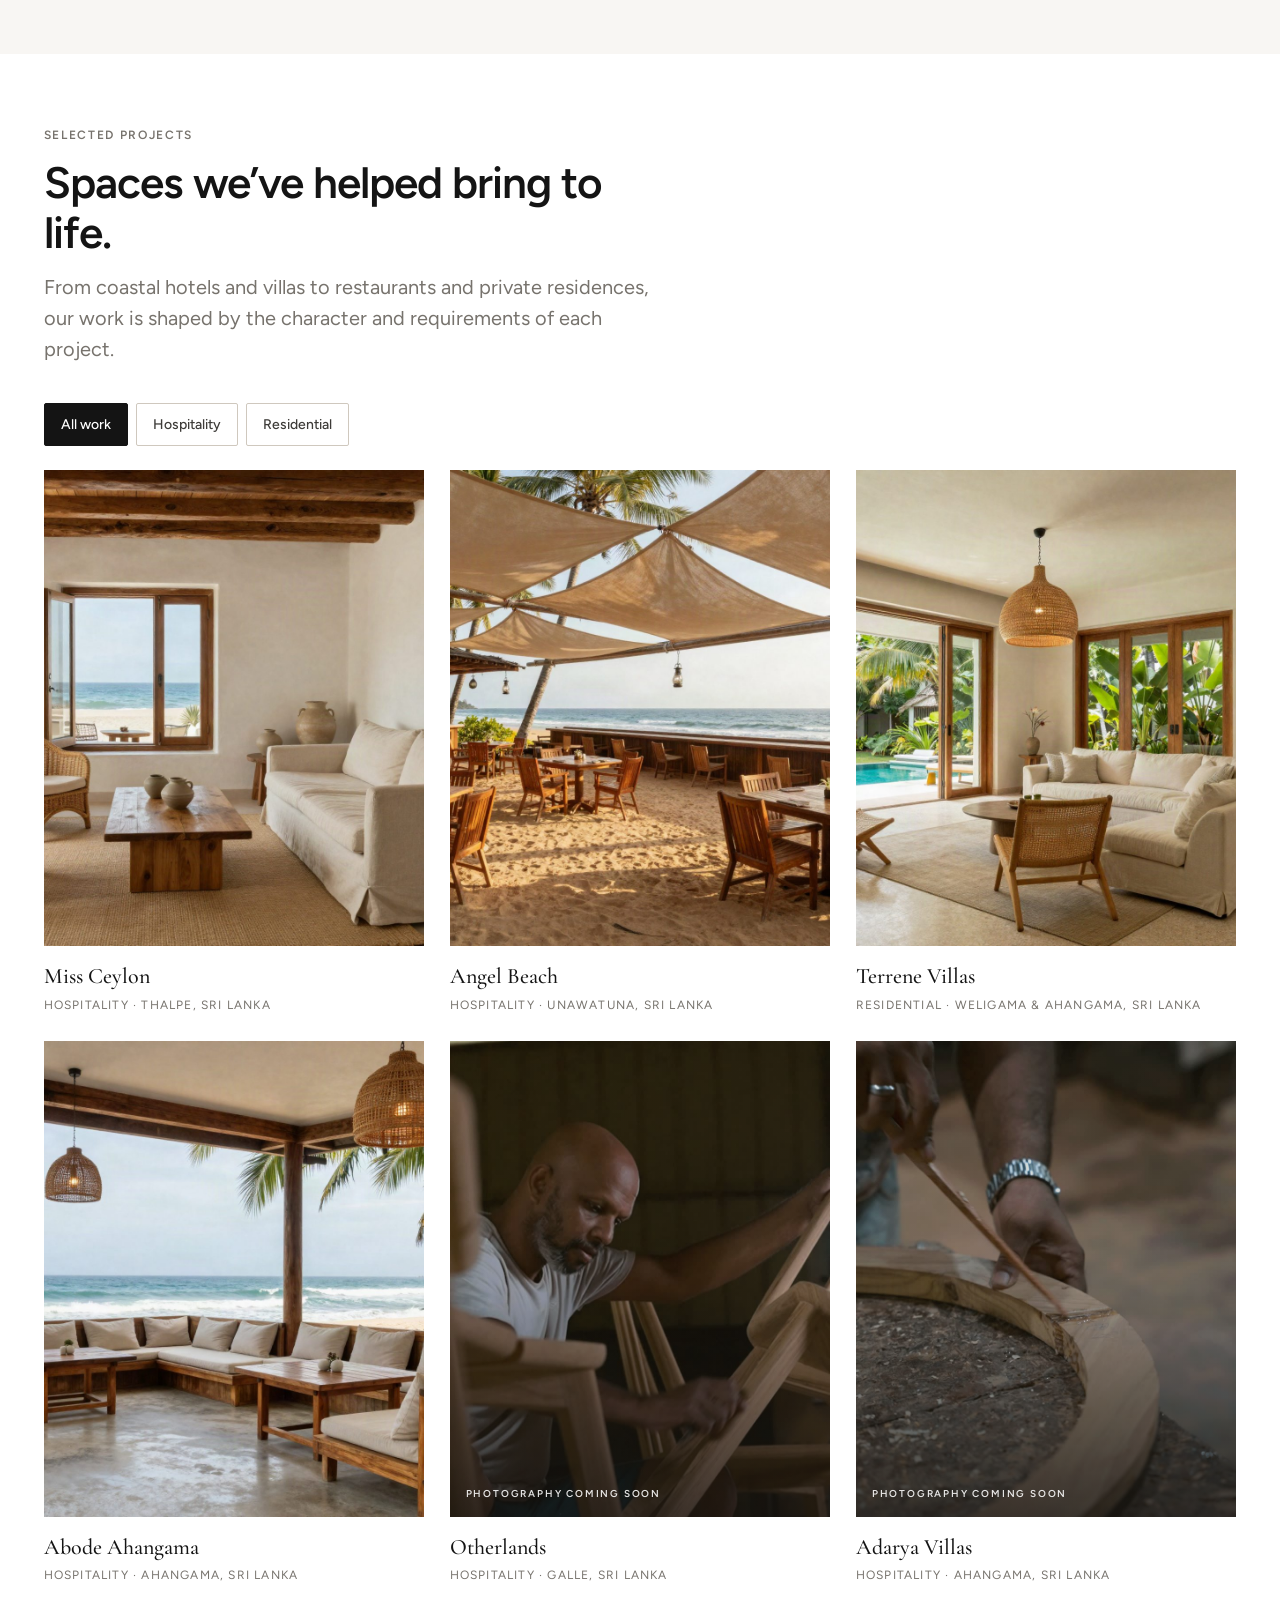
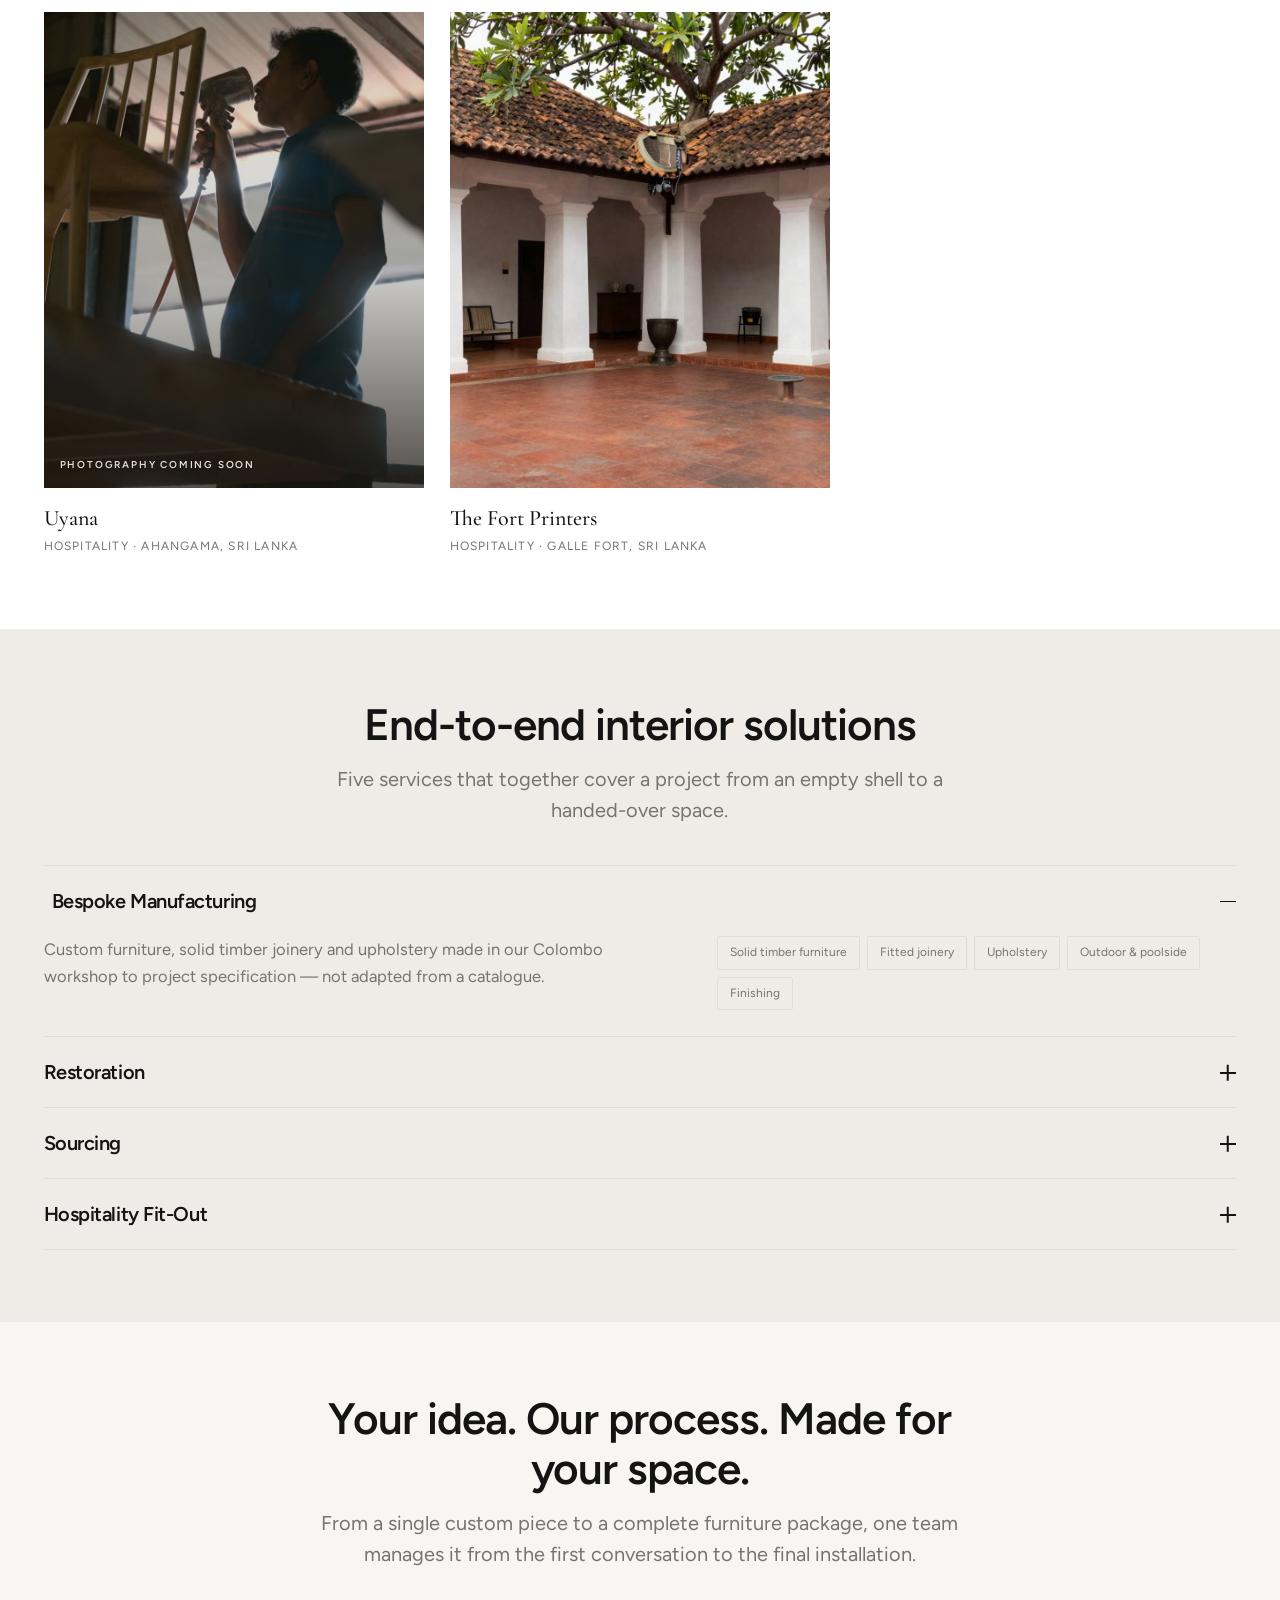
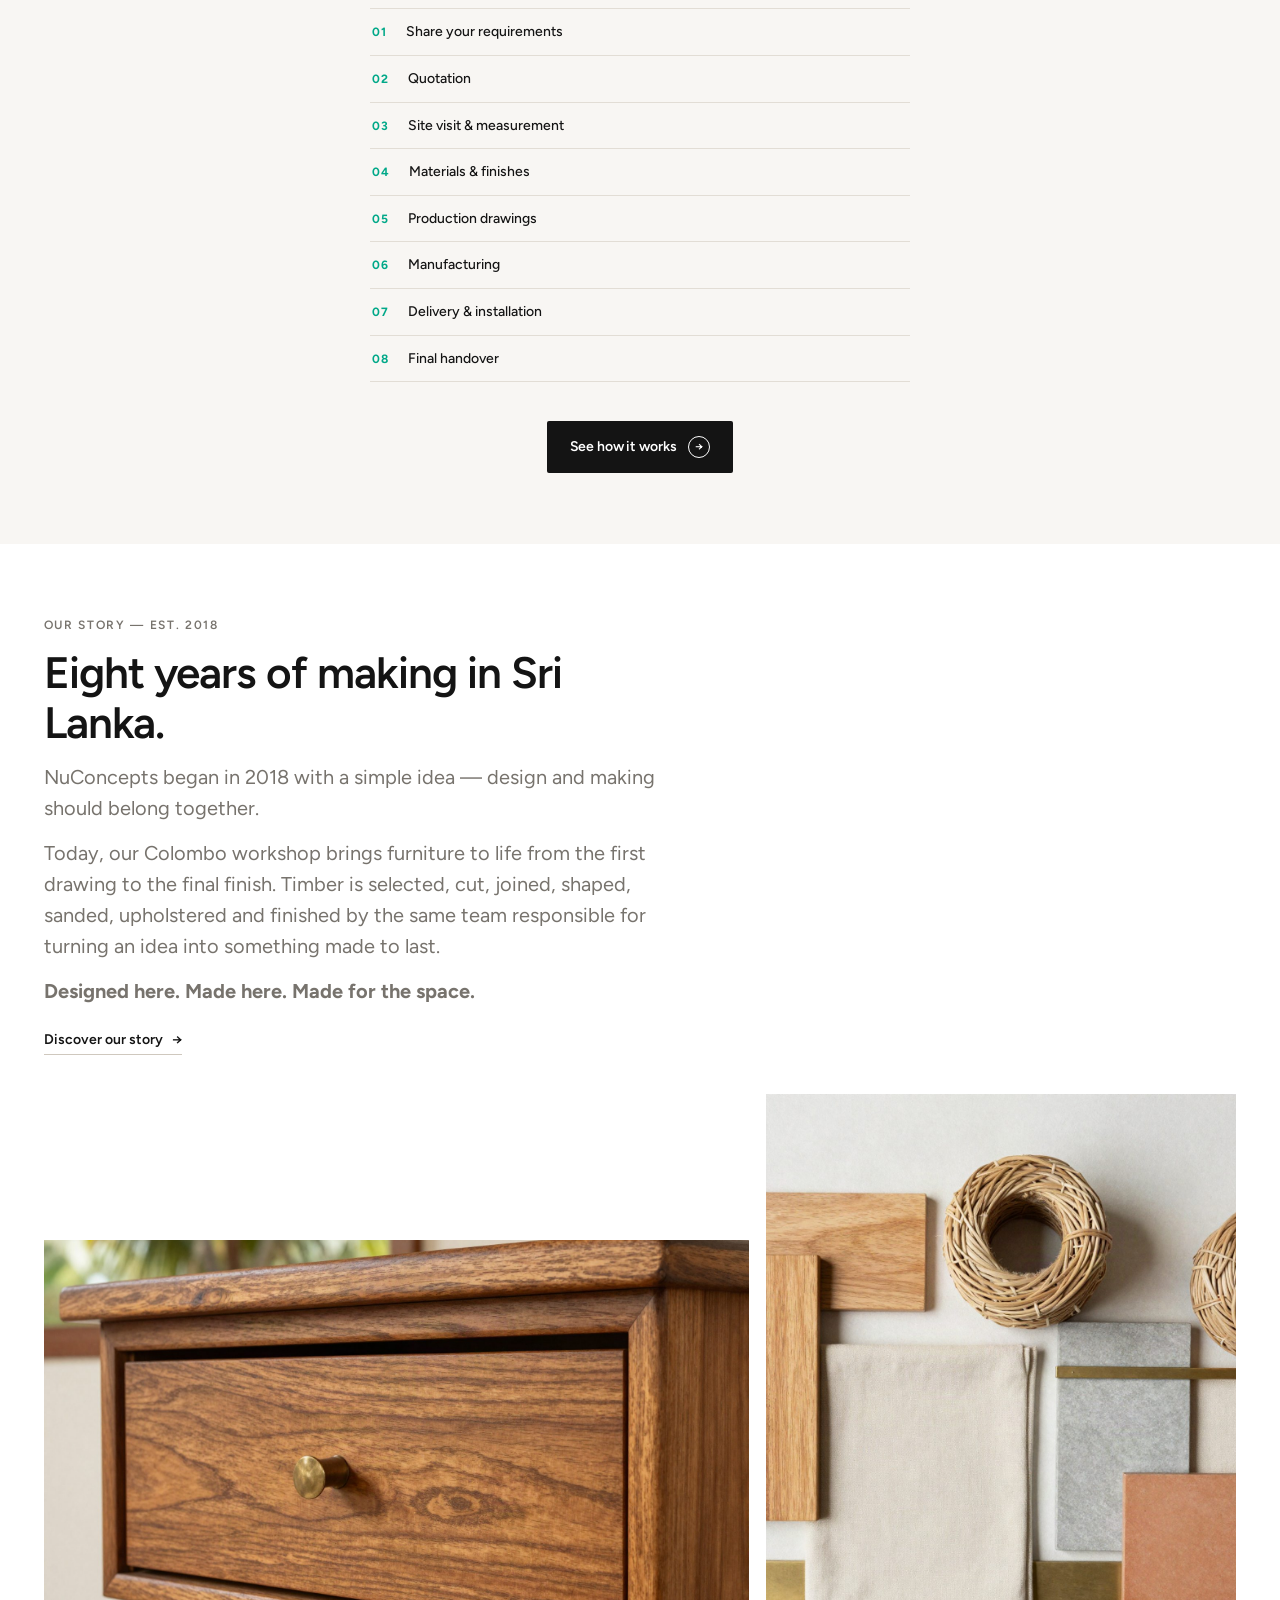
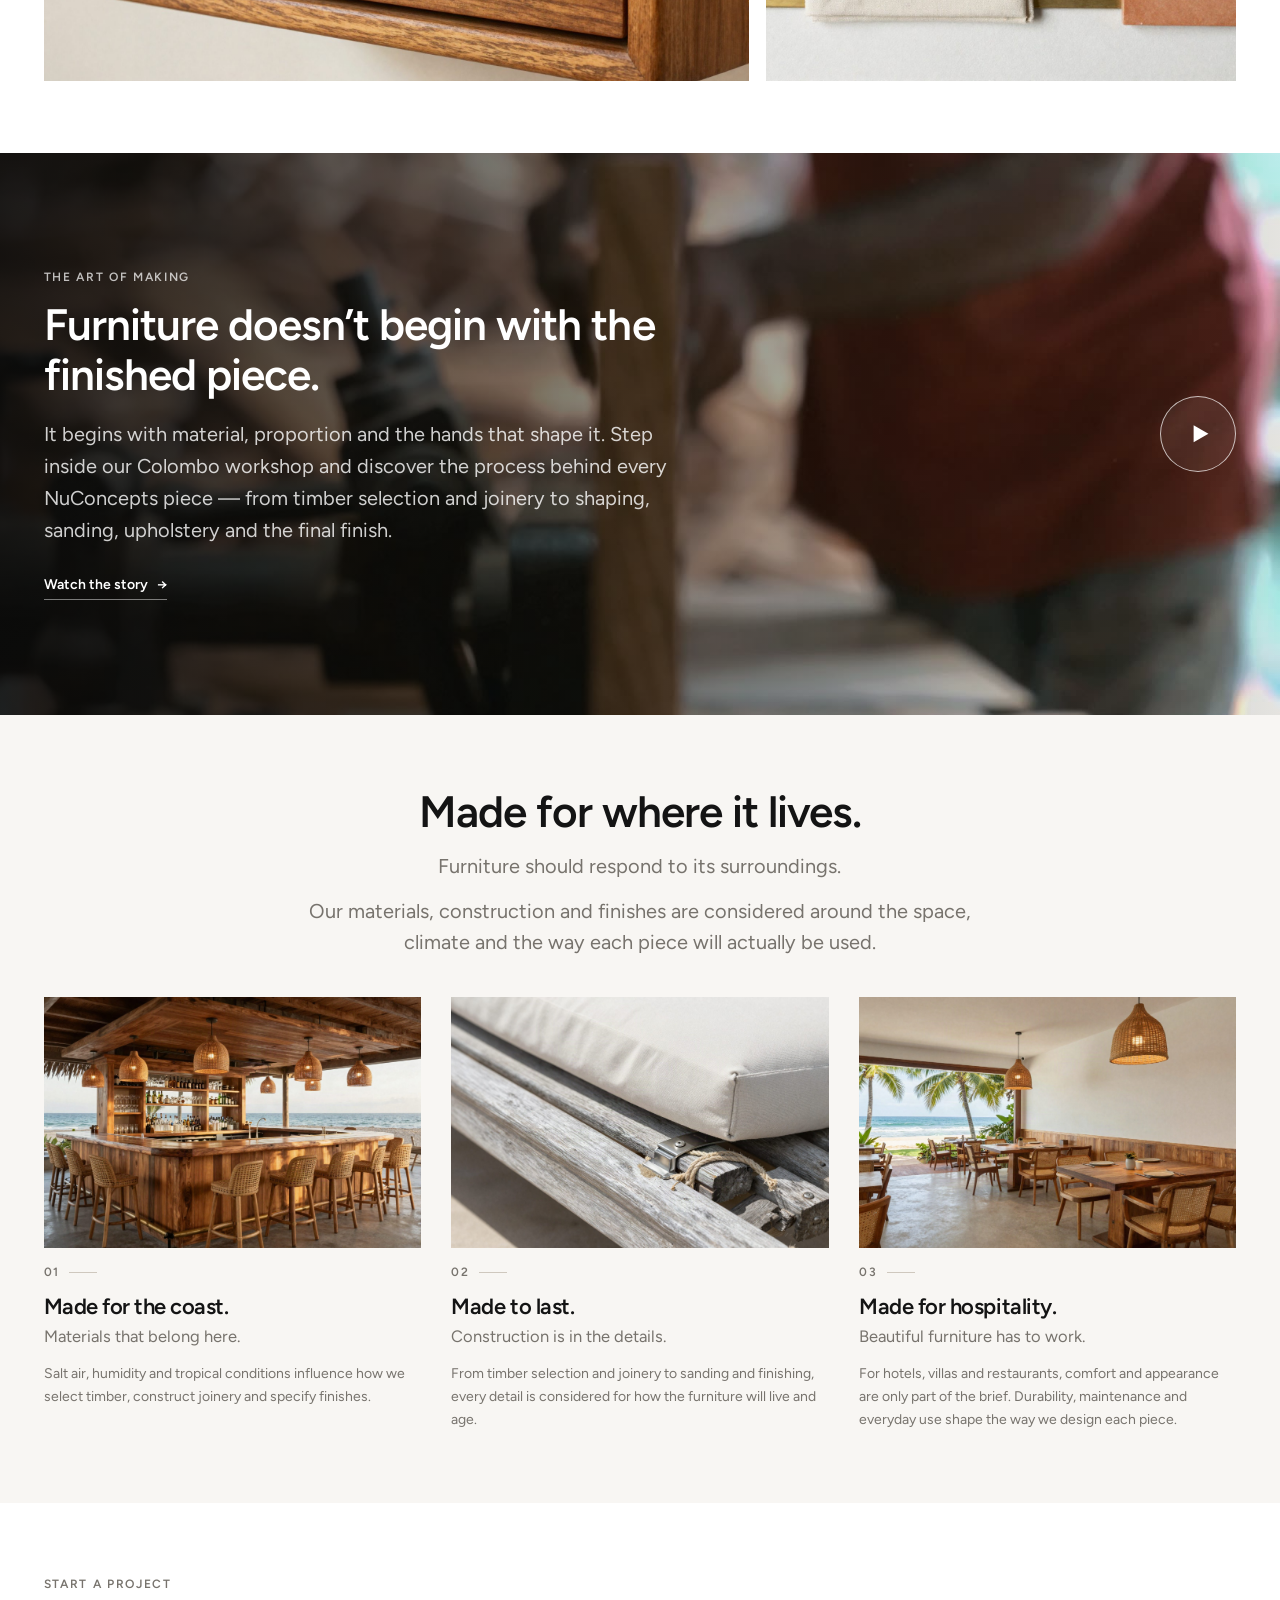
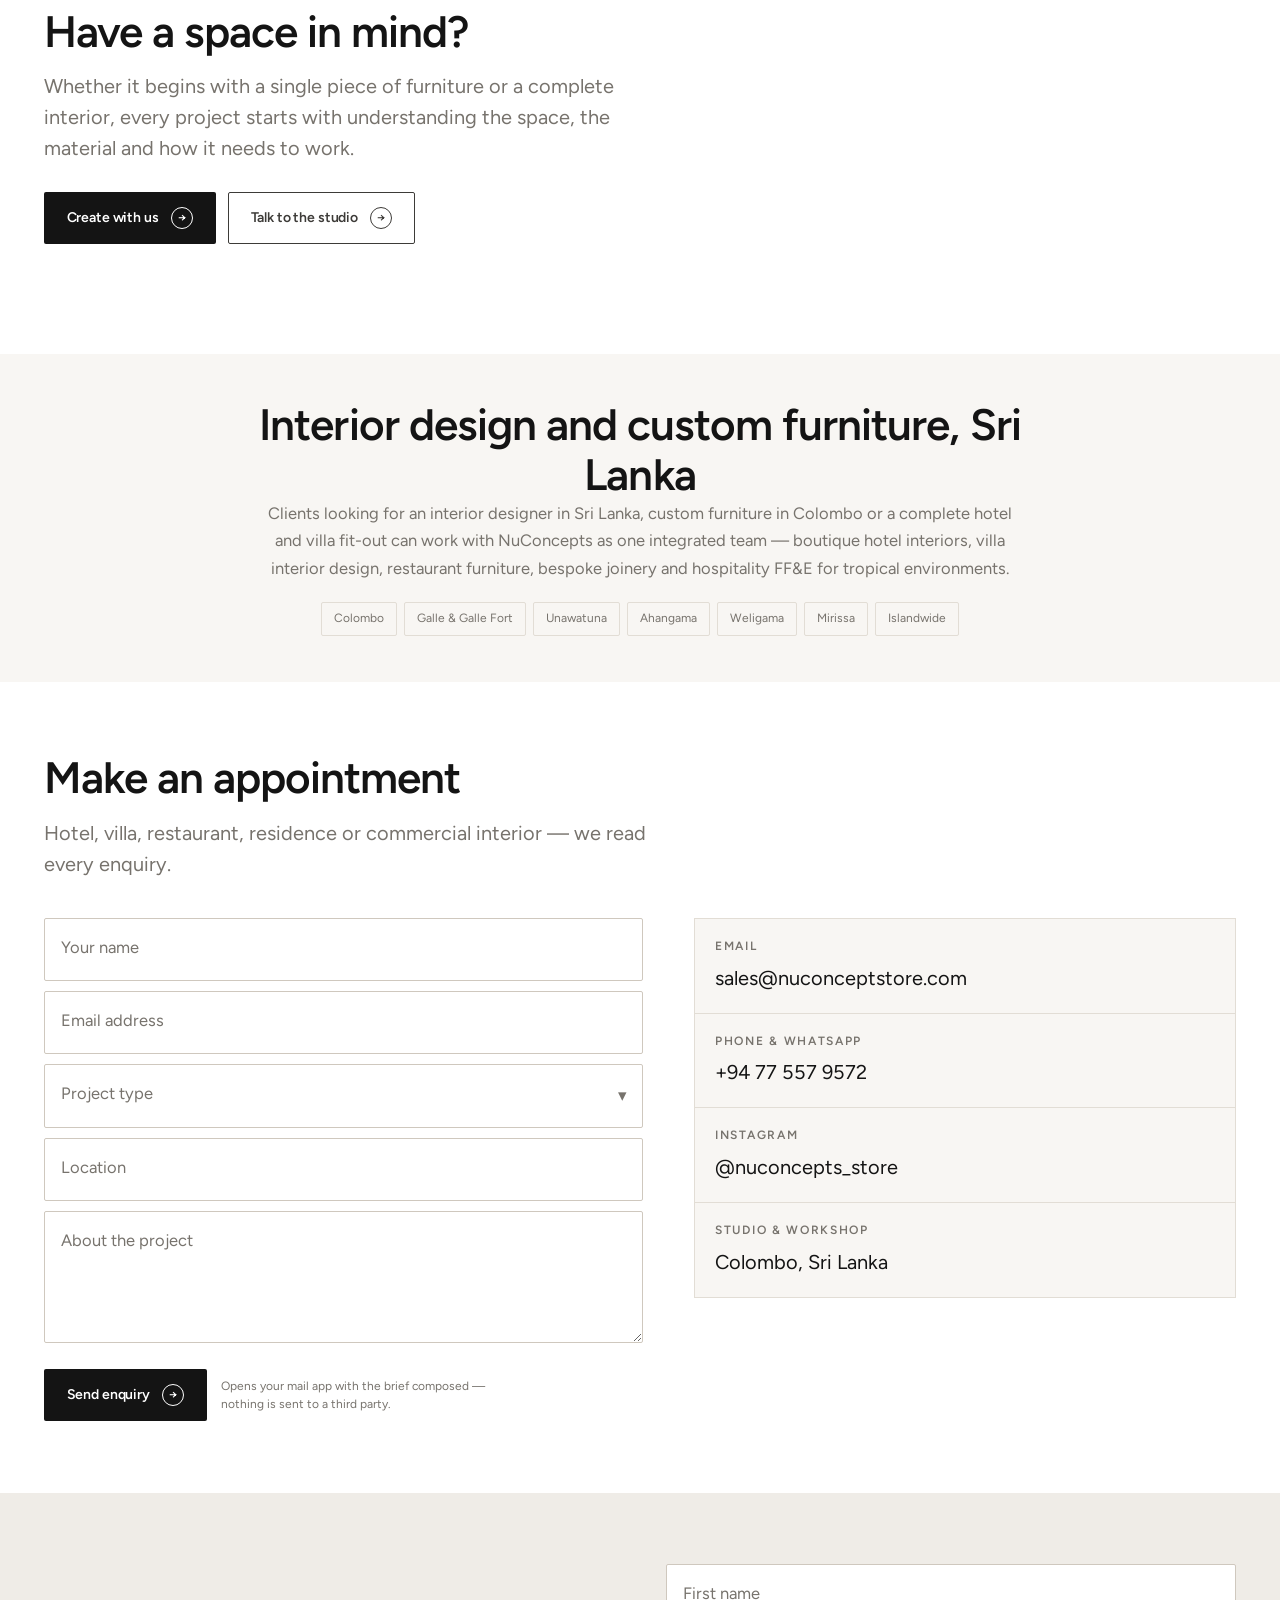
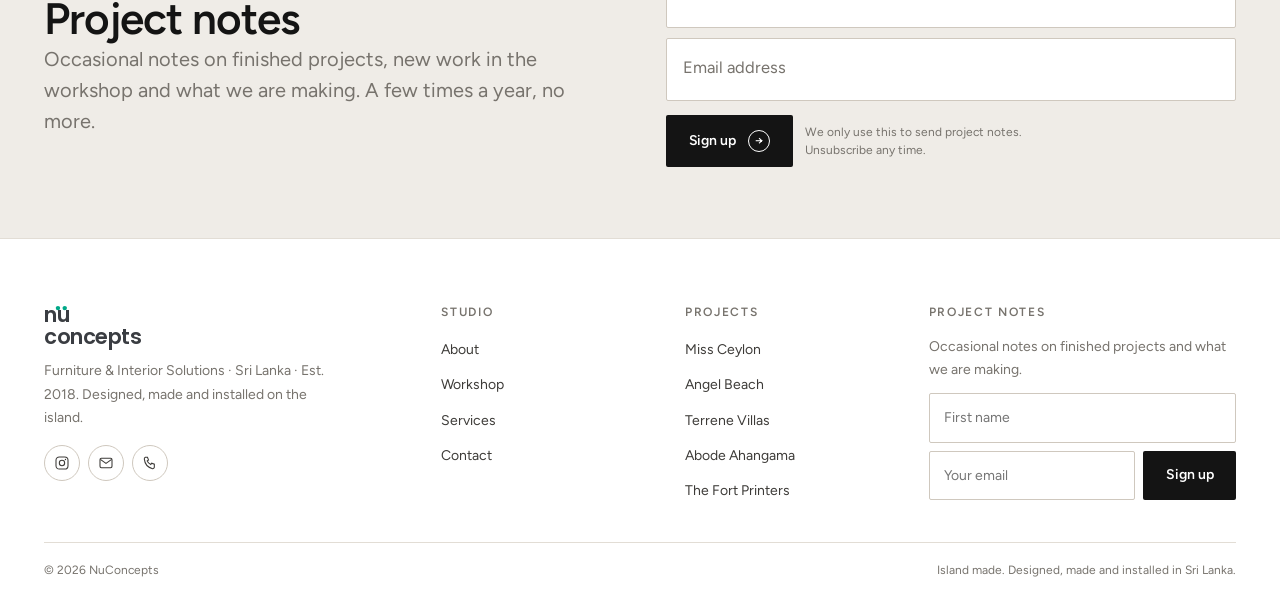
==== commit b8d33517: "content: better frames for the three pending project cards The first pass pulled dark, abstract shot" ====
--- a/index.html
+++ b/index.html
@@ -246,17 +246,17 @@
         <p class="work-card__meta">Hospitality &middot; Ahangama, Sri Lanka</p>
       </a>
       <div class="work-card" data-tags="hospitality" data-reveal style="--d:80ms">
-        <span class="media media--pending" data-label="Photography coming soon"><img loading="lazy" src="assets/images/projects/pending-01.jpg" alt="Timber laid out and marked up in the NuConcepts workshop"></span>
+        <span class="media media--pending" data-label="Photography coming soon"><img loading="lazy" src="assets/images/projects/pending-01.jpg" alt="A chair frame being assembled in the NuConcepts workshop"></span>
         <h3>Otherlands</h3>
         <p class="work-card__meta">Hospitality &middot; Galle, Sri Lanka</p>
       </div>
       <div class="work-card" data-tags="hospitality" data-reveal style="--d:160ms">
-        <span class="media media--pending" data-label="Photography coming soon"><img loading="lazy" src="assets/images/projects/pending-02.jpg" alt="Cutters and tooling on the workshop rack"></span>
+        <span class="media media--pending" data-label="Photography coming soon"><img loading="lazy" src="assets/images/projects/pending-02.jpg" alt="Marking out a curved table top by hand"></span>
         <h3>Adarya Villas</h3>
         <p class="work-card__meta">Hospitality &middot; Ahangama, Sri Lanka</p>
       </div>
       <div class="work-card" data-tags="hospitality" data-reveal>
-        <span class="media media--pending" data-label="Photography coming soon"><img loading="lazy" src="assets/images/projects/pending-03.jpg" alt="A panel being run down on the saw in the Colombo workshop"></span>
+        <span class="media media--pending" data-label="Photography coming soon"><img loading="lazy" src="assets/images/projects/pending-03.jpg" alt="A finished chair being worked on in the Colombo workshop"></span>
         <h3>Uyana</h3>
         <p class="work-card__meta">Hospitality &middot; Ahangama, Sri Lanka</p>
       </div>
--- a/style.css
+++ b/style.css
@@ -150,7 +150,7 @@
    without the picture passing for a photograph of the place itself. */
 .media--pending::after{
   content:"";position:absolute;inset:0;z-index:1;
-  background:linear-gradient(180deg,rgba(22,19,16,.34),rgba(22,19,16,.34) 55%,rgba(22,19,16,.72));
+  background:linear-gradient(180deg,rgba(22,19,16,.12),rgba(22,19,16,.18) 52%,rgba(22,19,16,.74));
 }
 .media--pending::before{
   content:attr(data-label);position:absolute;z-index:2;left:0;right:0;bottom:0;
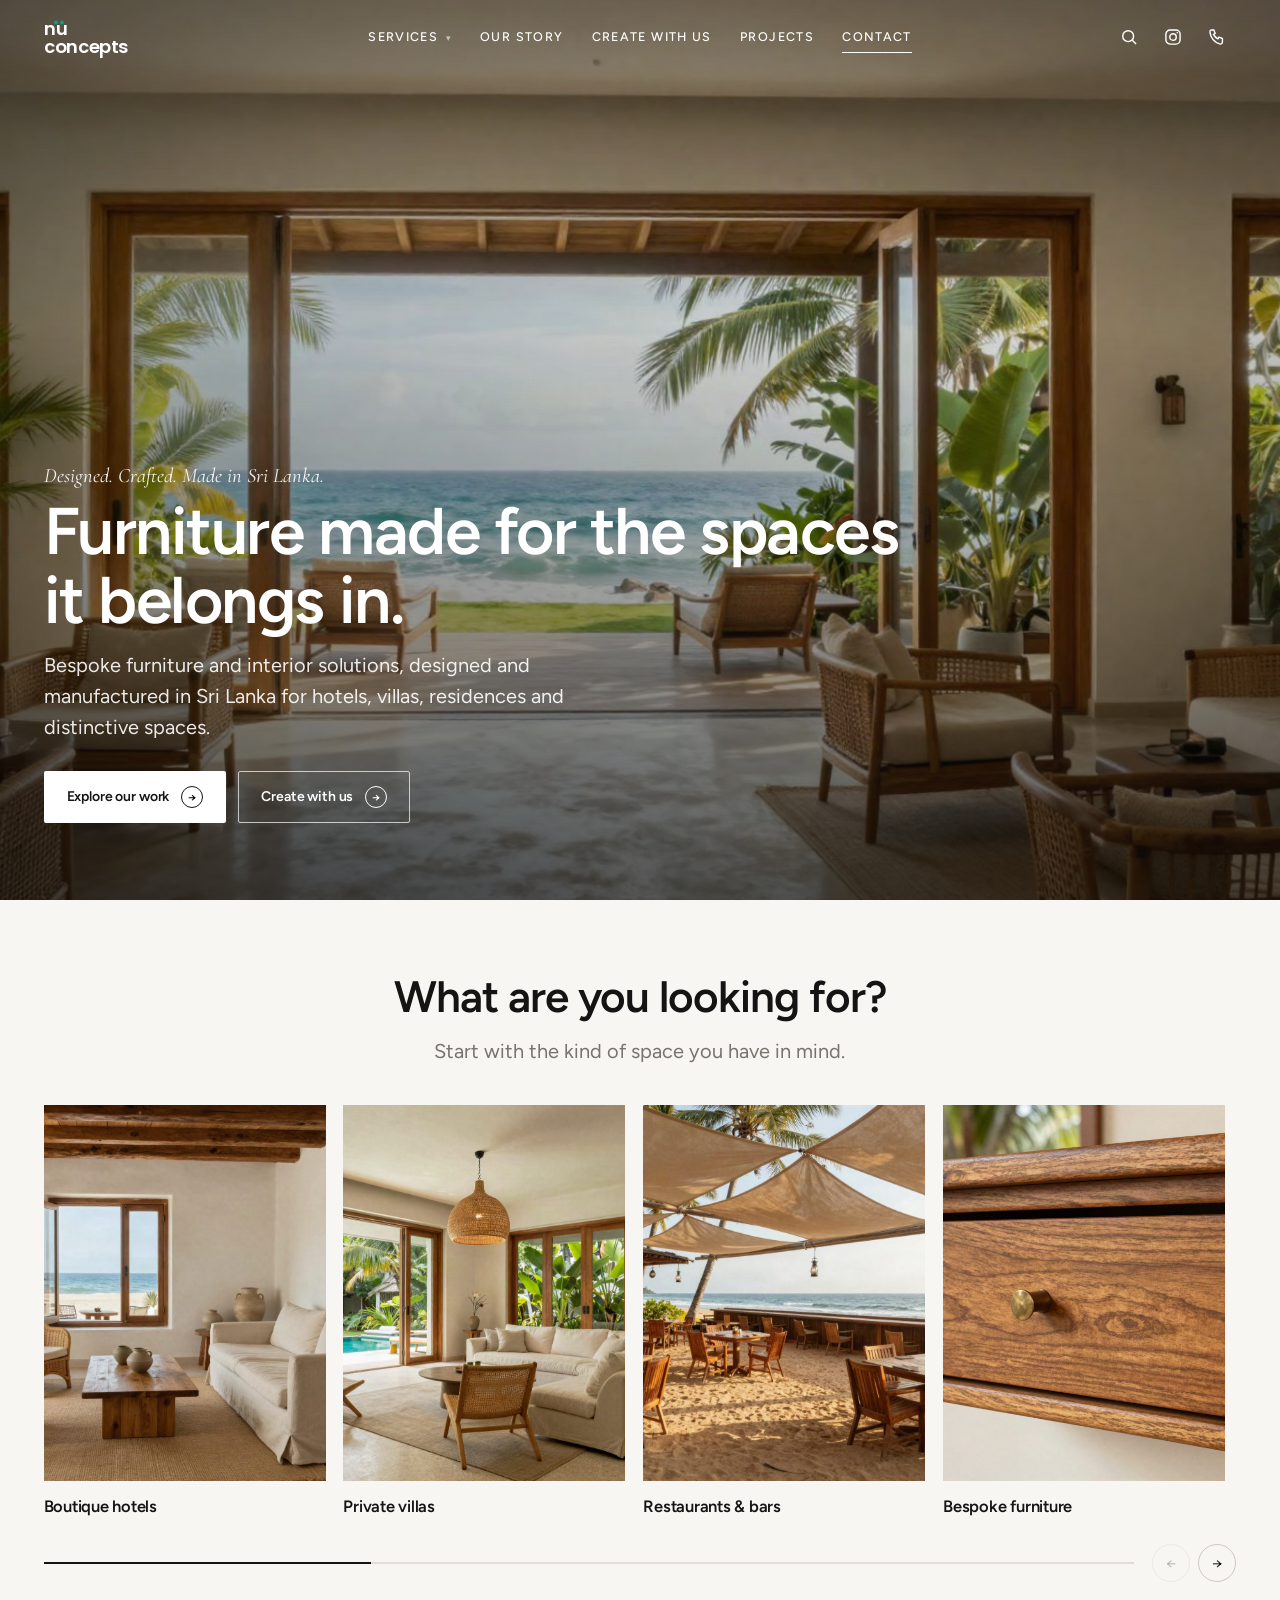
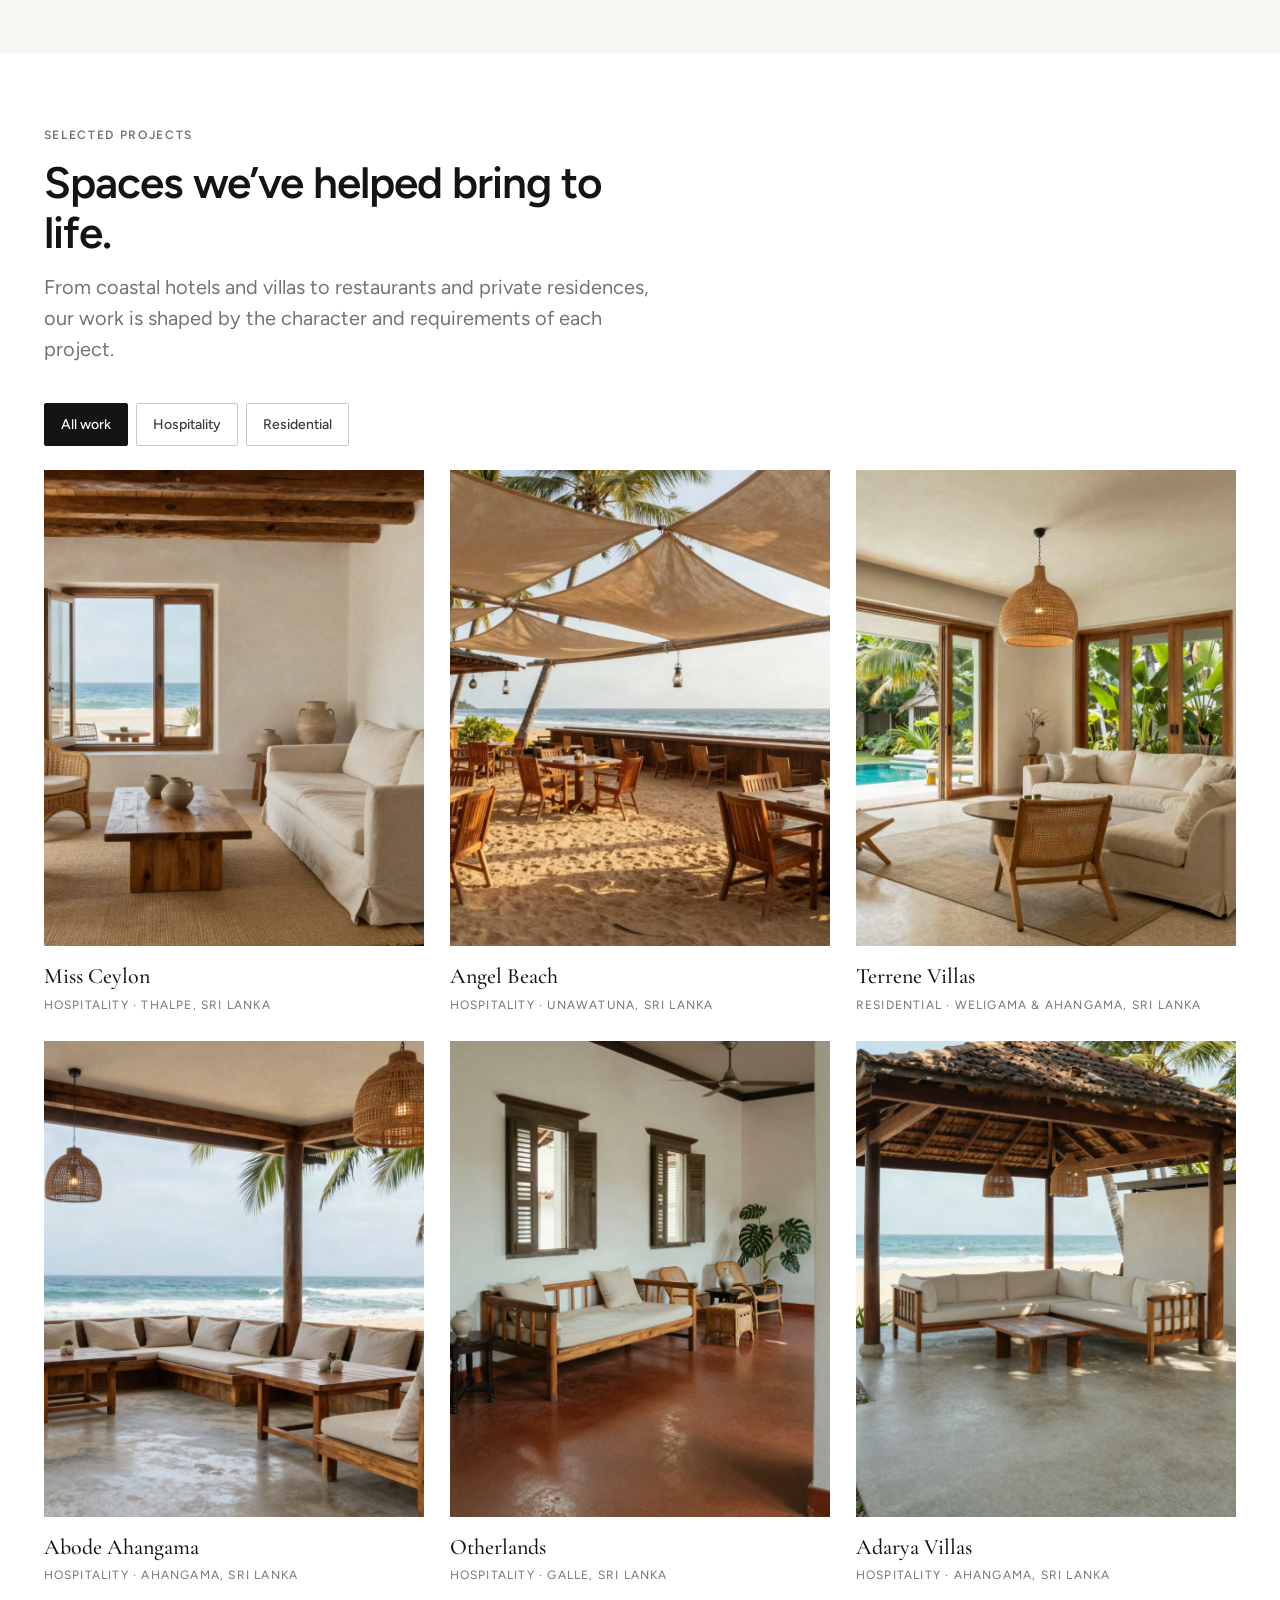
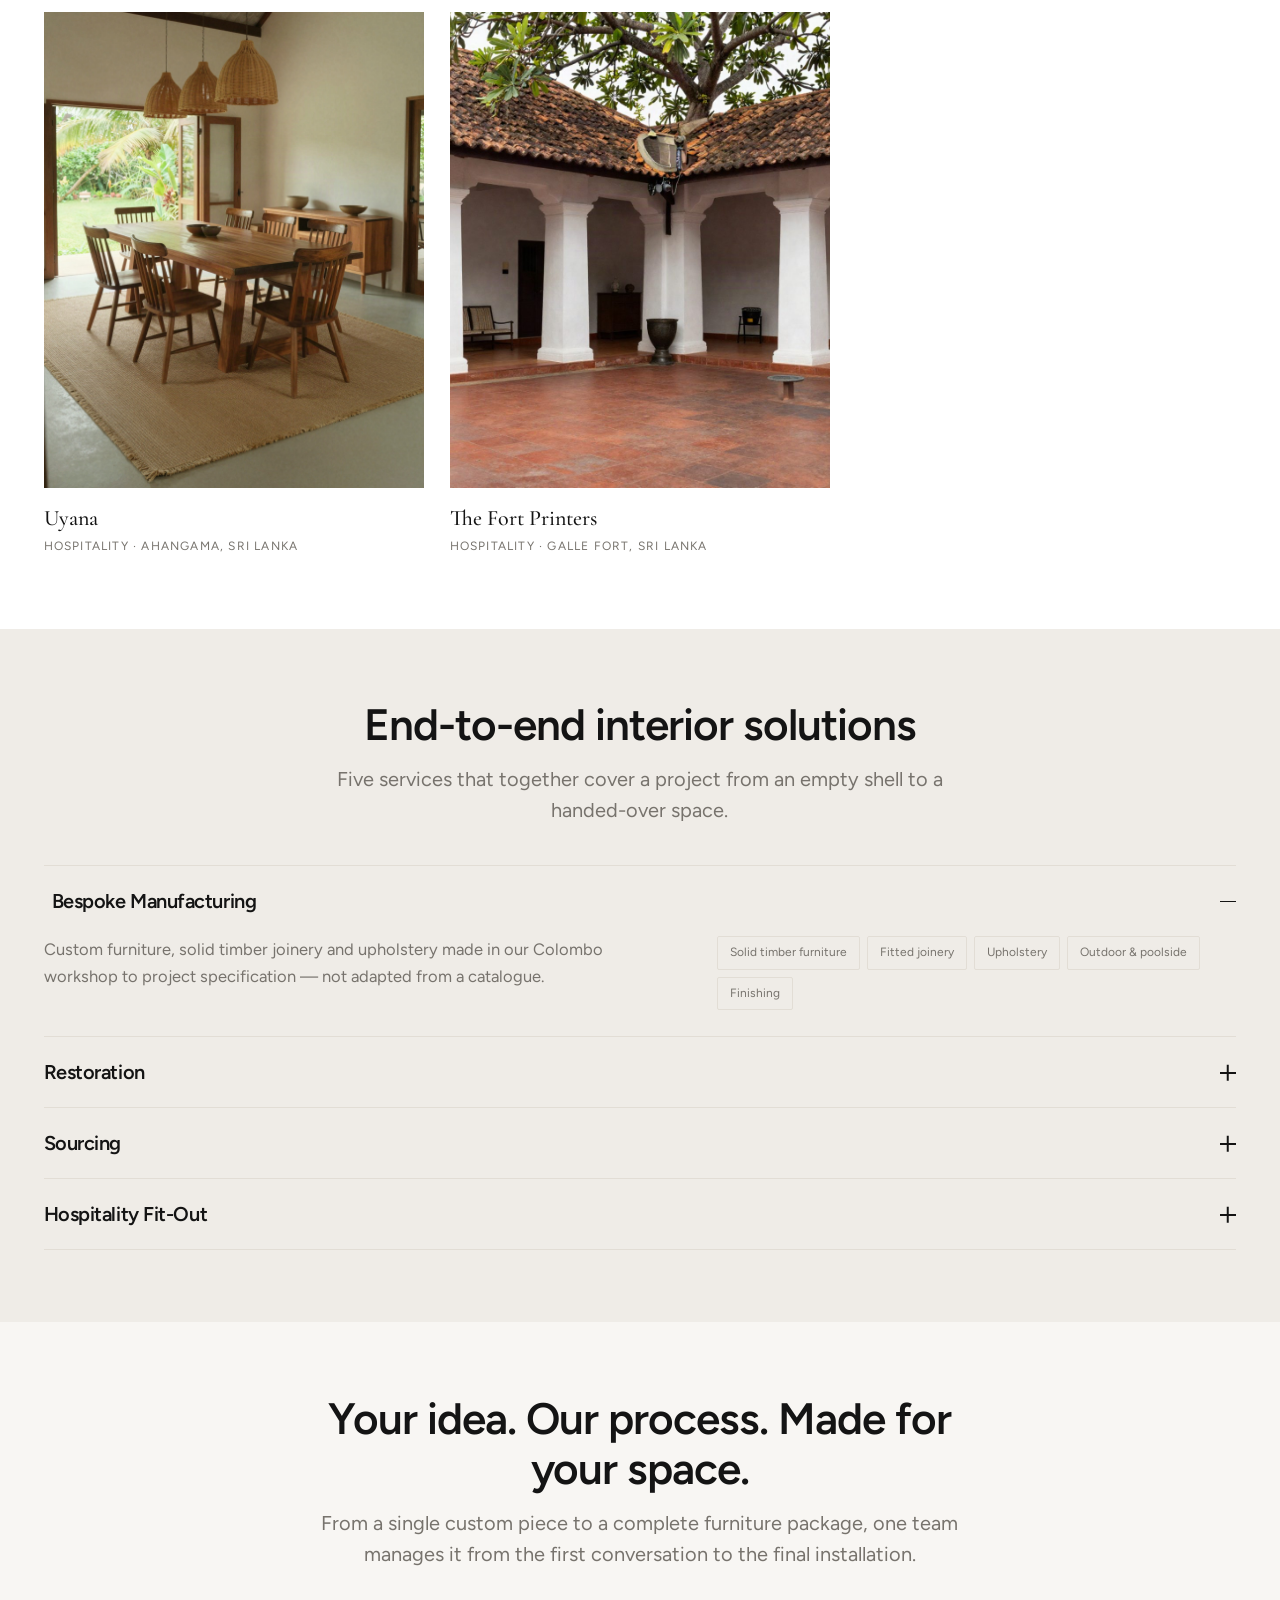
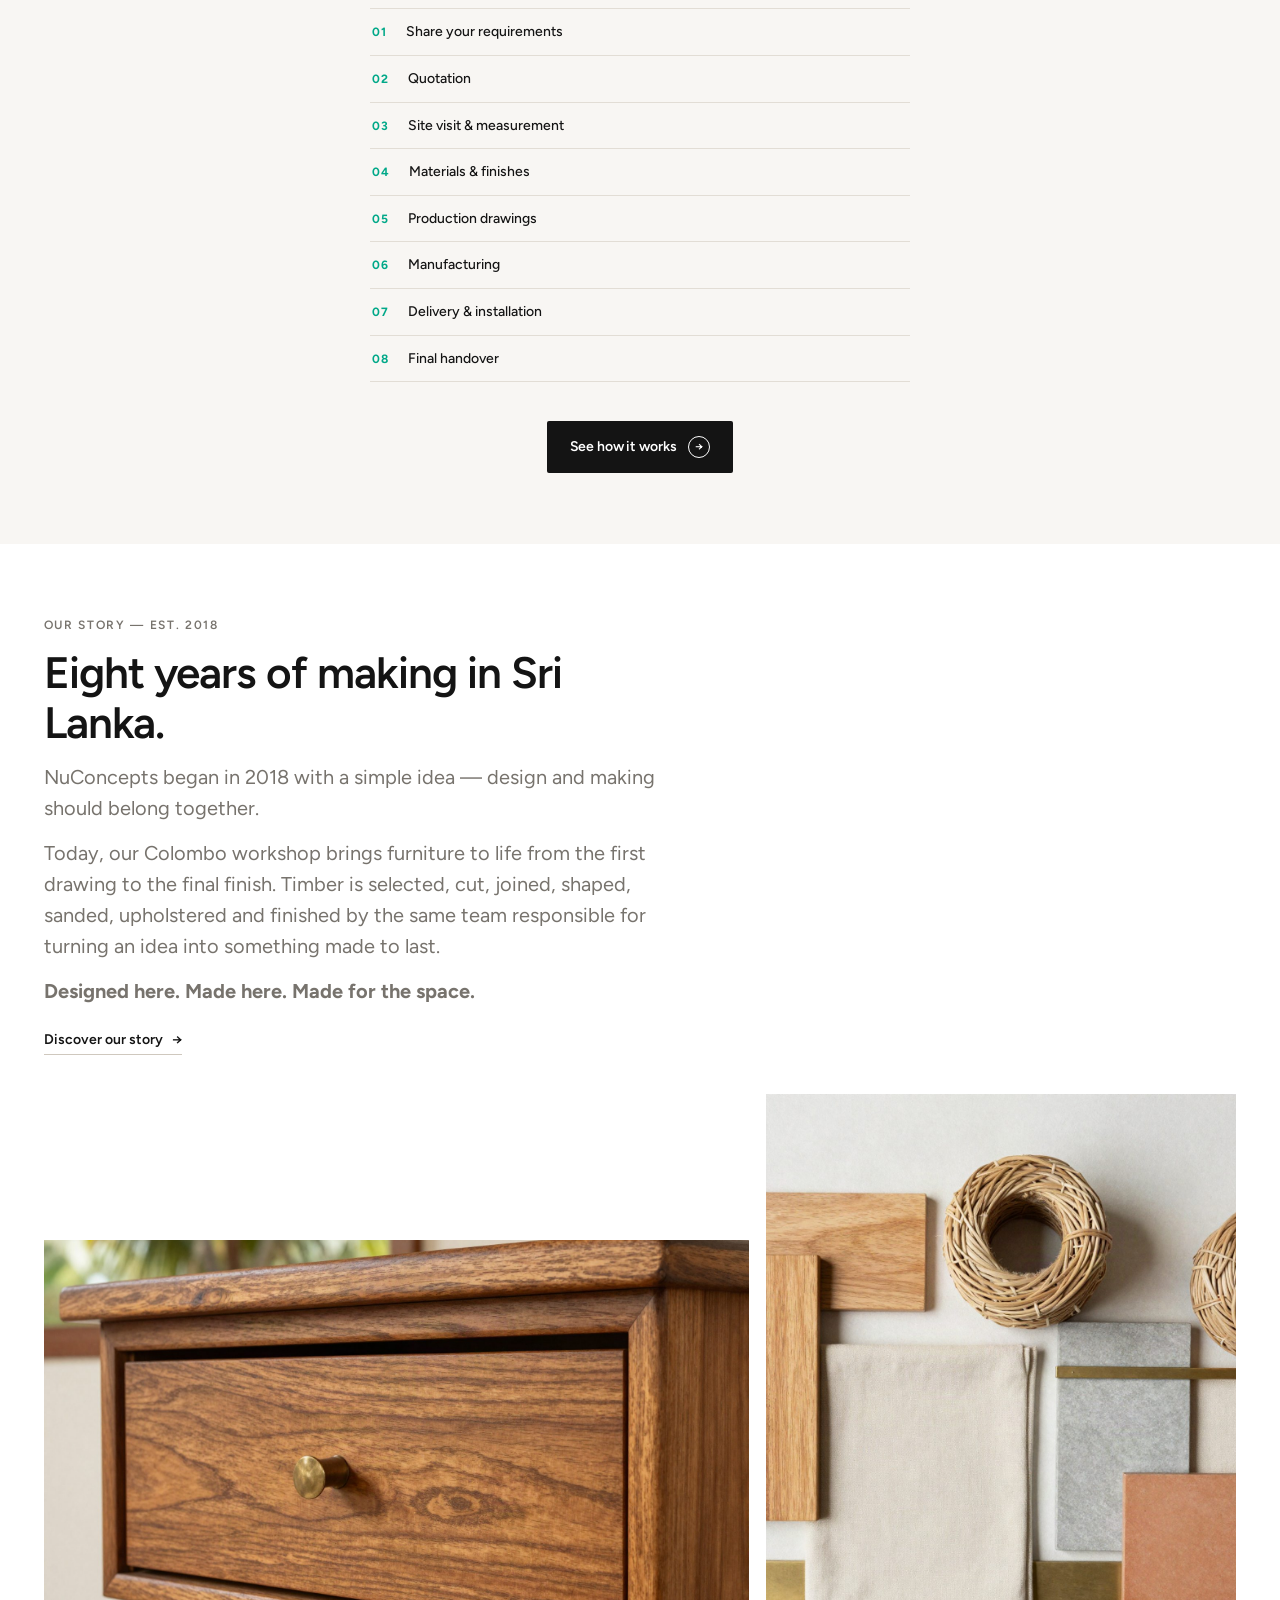
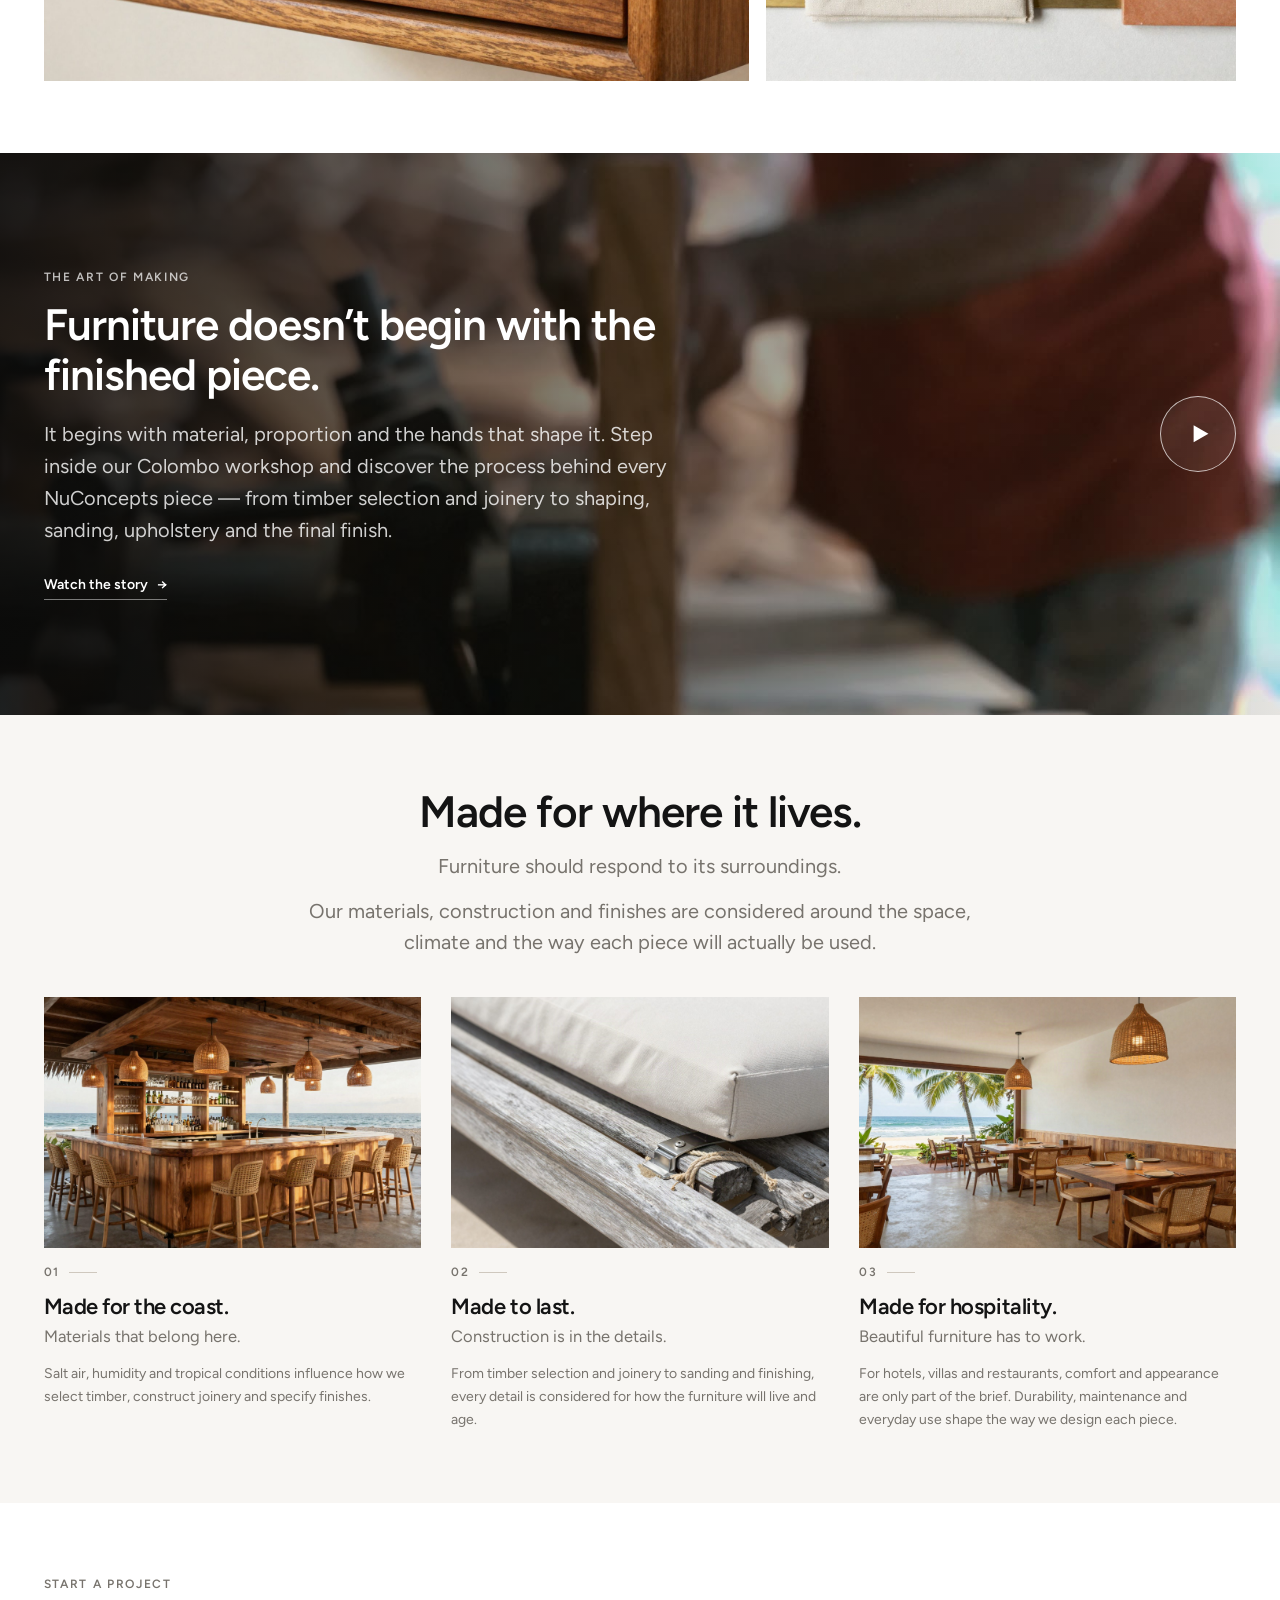
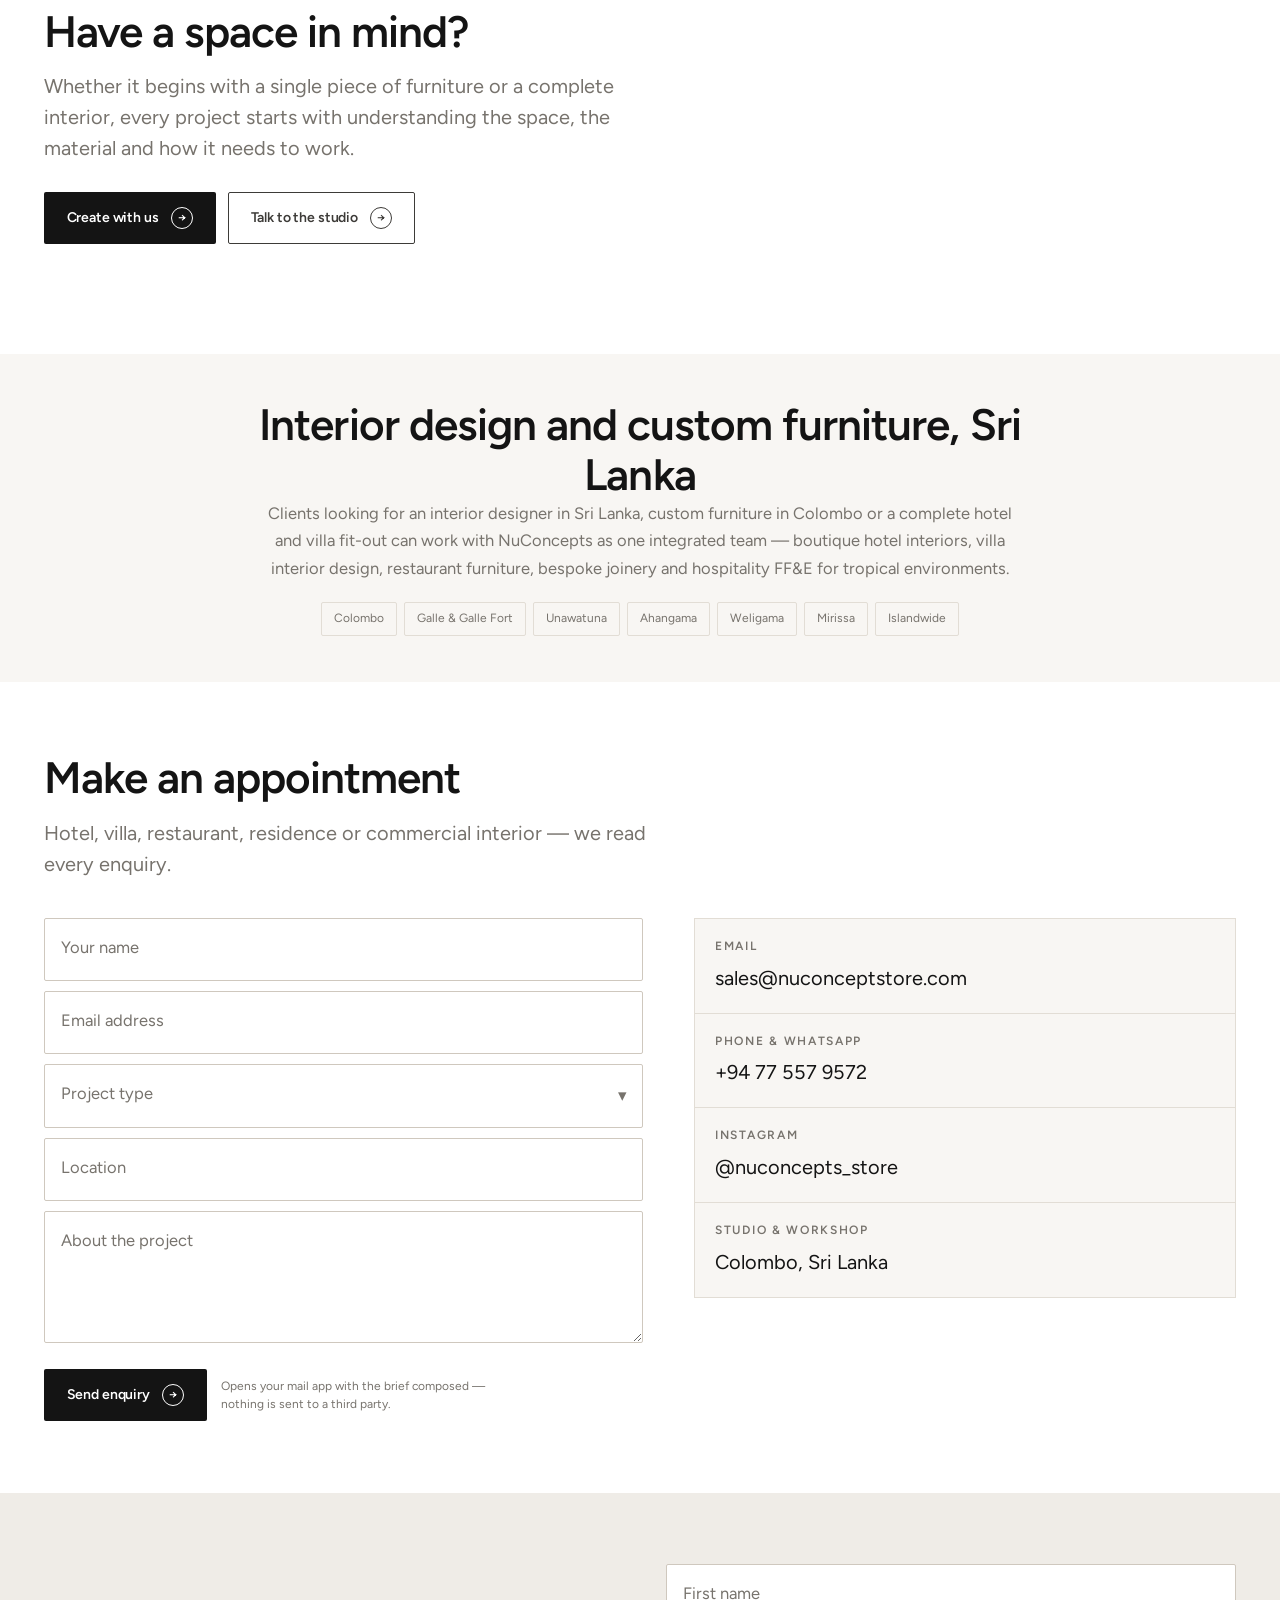
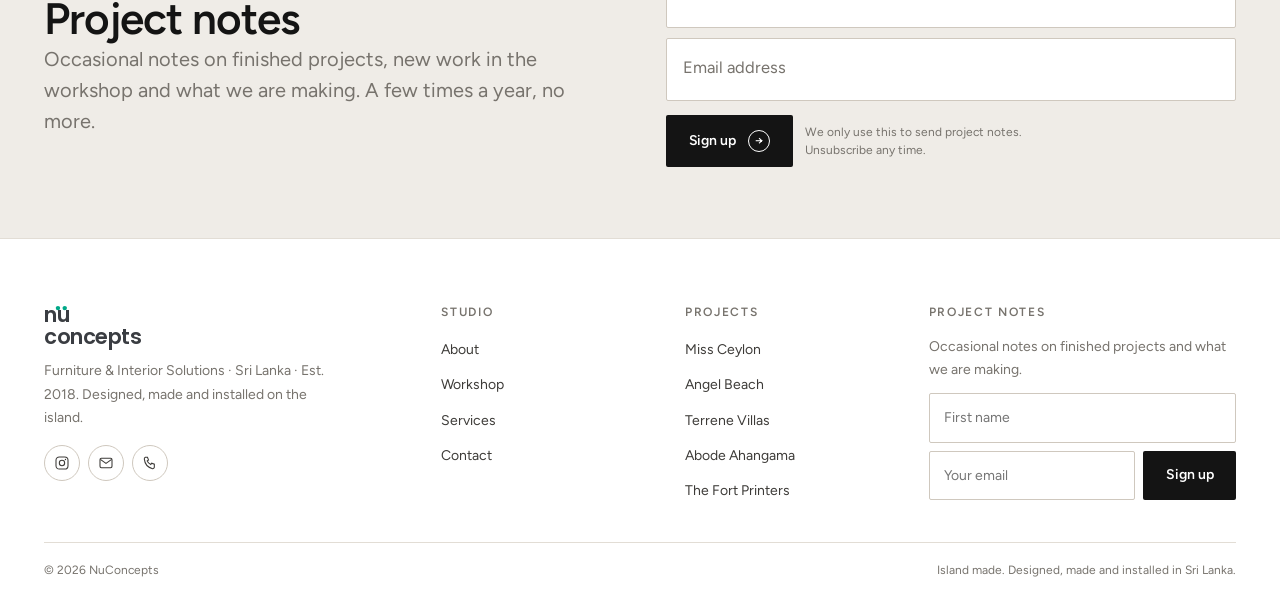
==== commit 33705f98: "content: generate the three missing project card images Otherlands, Adarya Villas and Uyana have nev" ====
--- a/index.html
+++ b/index.html
@@ -246,17 +246,17 @@
         <p class="work-card__meta">Hospitality &middot; Ahangama, Sri Lanka</p>
       </a>
       <div class="work-card" data-tags="hospitality" data-reveal style="--d:80ms">
-        <span class="media media--pending" data-label="Photography coming soon"><img loading="lazy" src="assets/images/projects/pending-01.jpg" alt="A chair frame being assembled in the NuConcepts workshop"></span>
+        <span class="media"><img loading="lazy" src="assets/images/projects/otherlands-hero.jpg" alt="Otherlands boutique hotel lounge interior in Galle Fort, Sri Lanka"></span>
         <h3>Otherlands</h3>
         <p class="work-card__meta">Hospitality &middot; Galle, Sri Lanka</p>
       </div>
       <div class="work-card" data-tags="hospitality" data-reveal style="--d:160ms">
-        <span class="media media--pending" data-label="Photography coming soon"><img loading="lazy" src="assets/images/projects/pending-02.jpg" alt="Marking out a curved table top by hand"></span>
+        <span class="media"><img loading="lazy" src="assets/images/projects/adarya-villas-hero.jpg" alt="Adarya Villas beachfront living pavilion in Ahangama, Sri Lanka"></span>
         <h3>Adarya Villas</h3>
         <p class="work-card__meta">Hospitality &middot; Ahangama, Sri Lanka</p>
       </div>
       <div class="work-card" data-tags="hospitality" data-reveal>
-        <span class="media media--pending" data-label="Photography coming soon"><img loading="lazy" src="assets/images/projects/pending-03.jpg" alt="A finished chair being worked on in the Colombo workshop"></span>
+        <span class="media"><img loading="lazy" src="assets/images/projects/uyana-hero.jpg" alt="Uyana garden-facing dining room in Ahangama, Sri Lanka"></span>
         <h3>Uyana</h3>
         <p class="work-card__meta">Hospitality &middot; Ahangama, Sri Lanka</p>
       </div>
